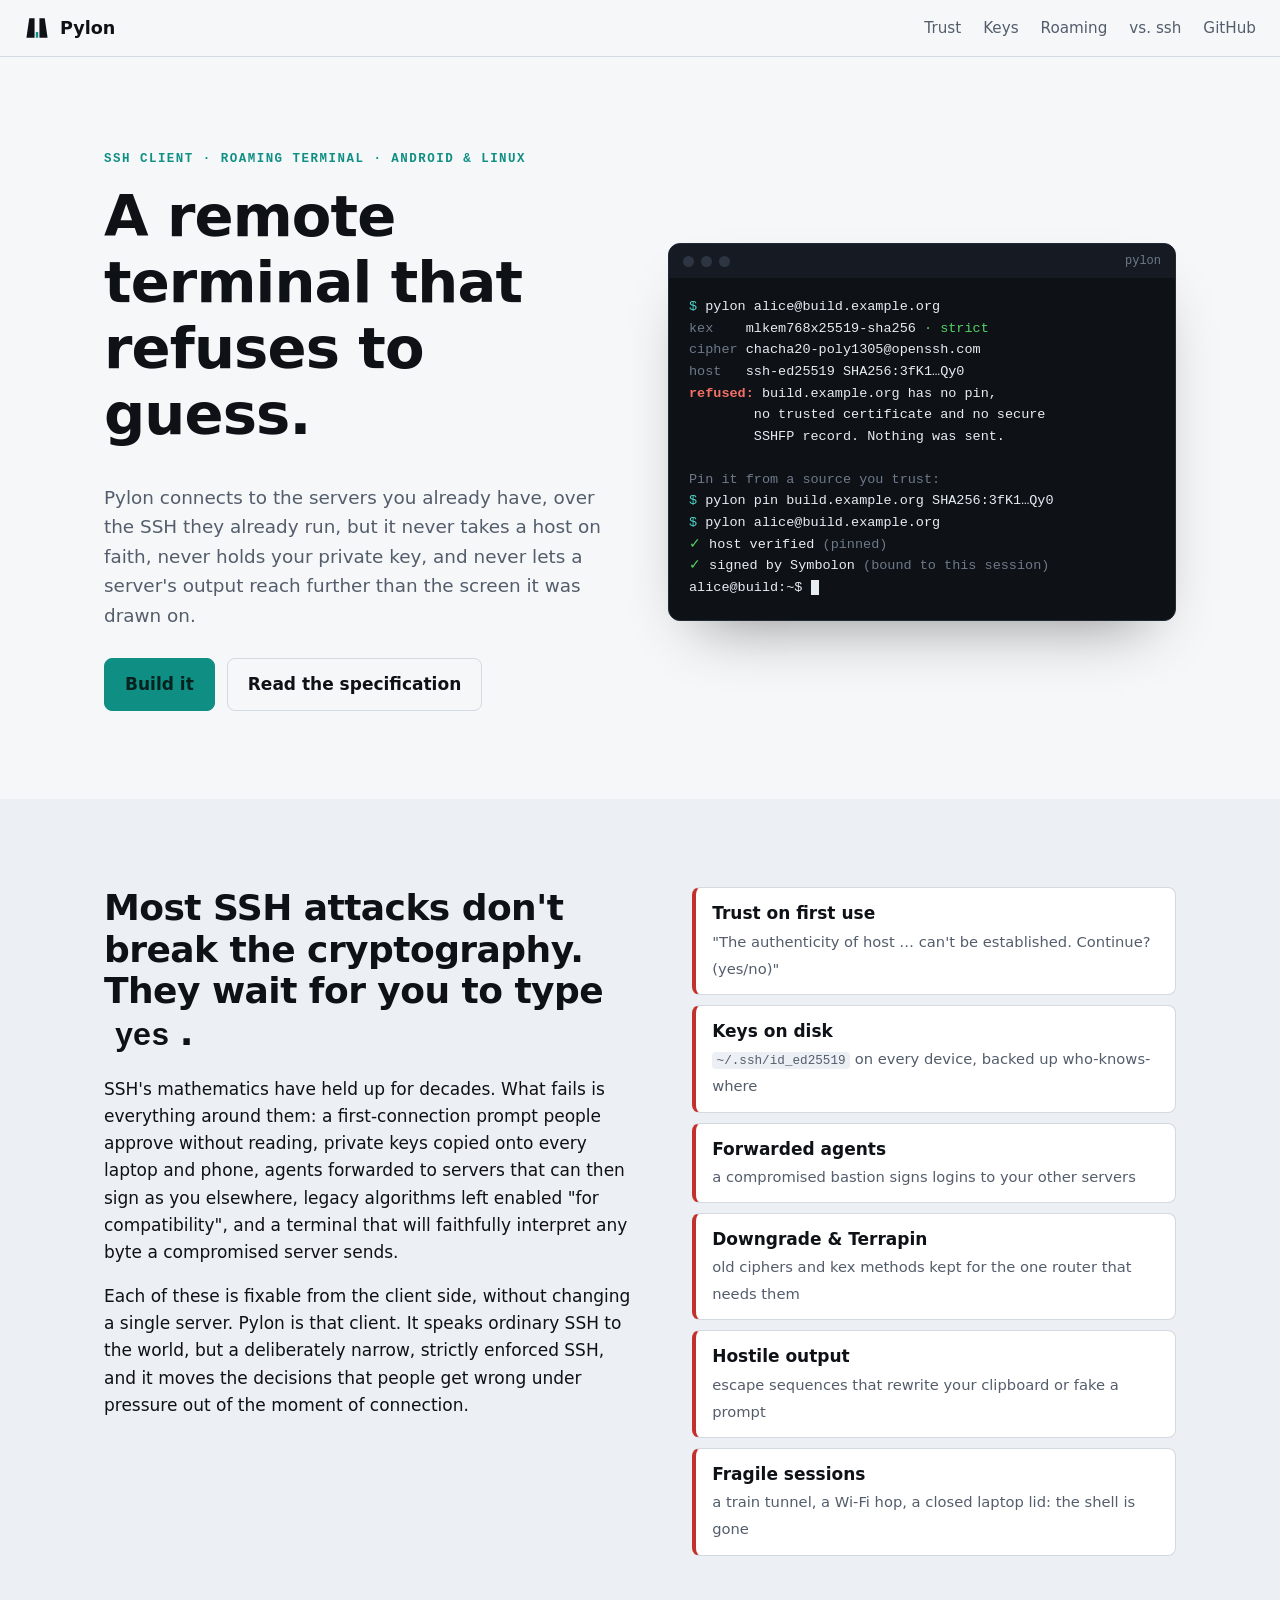
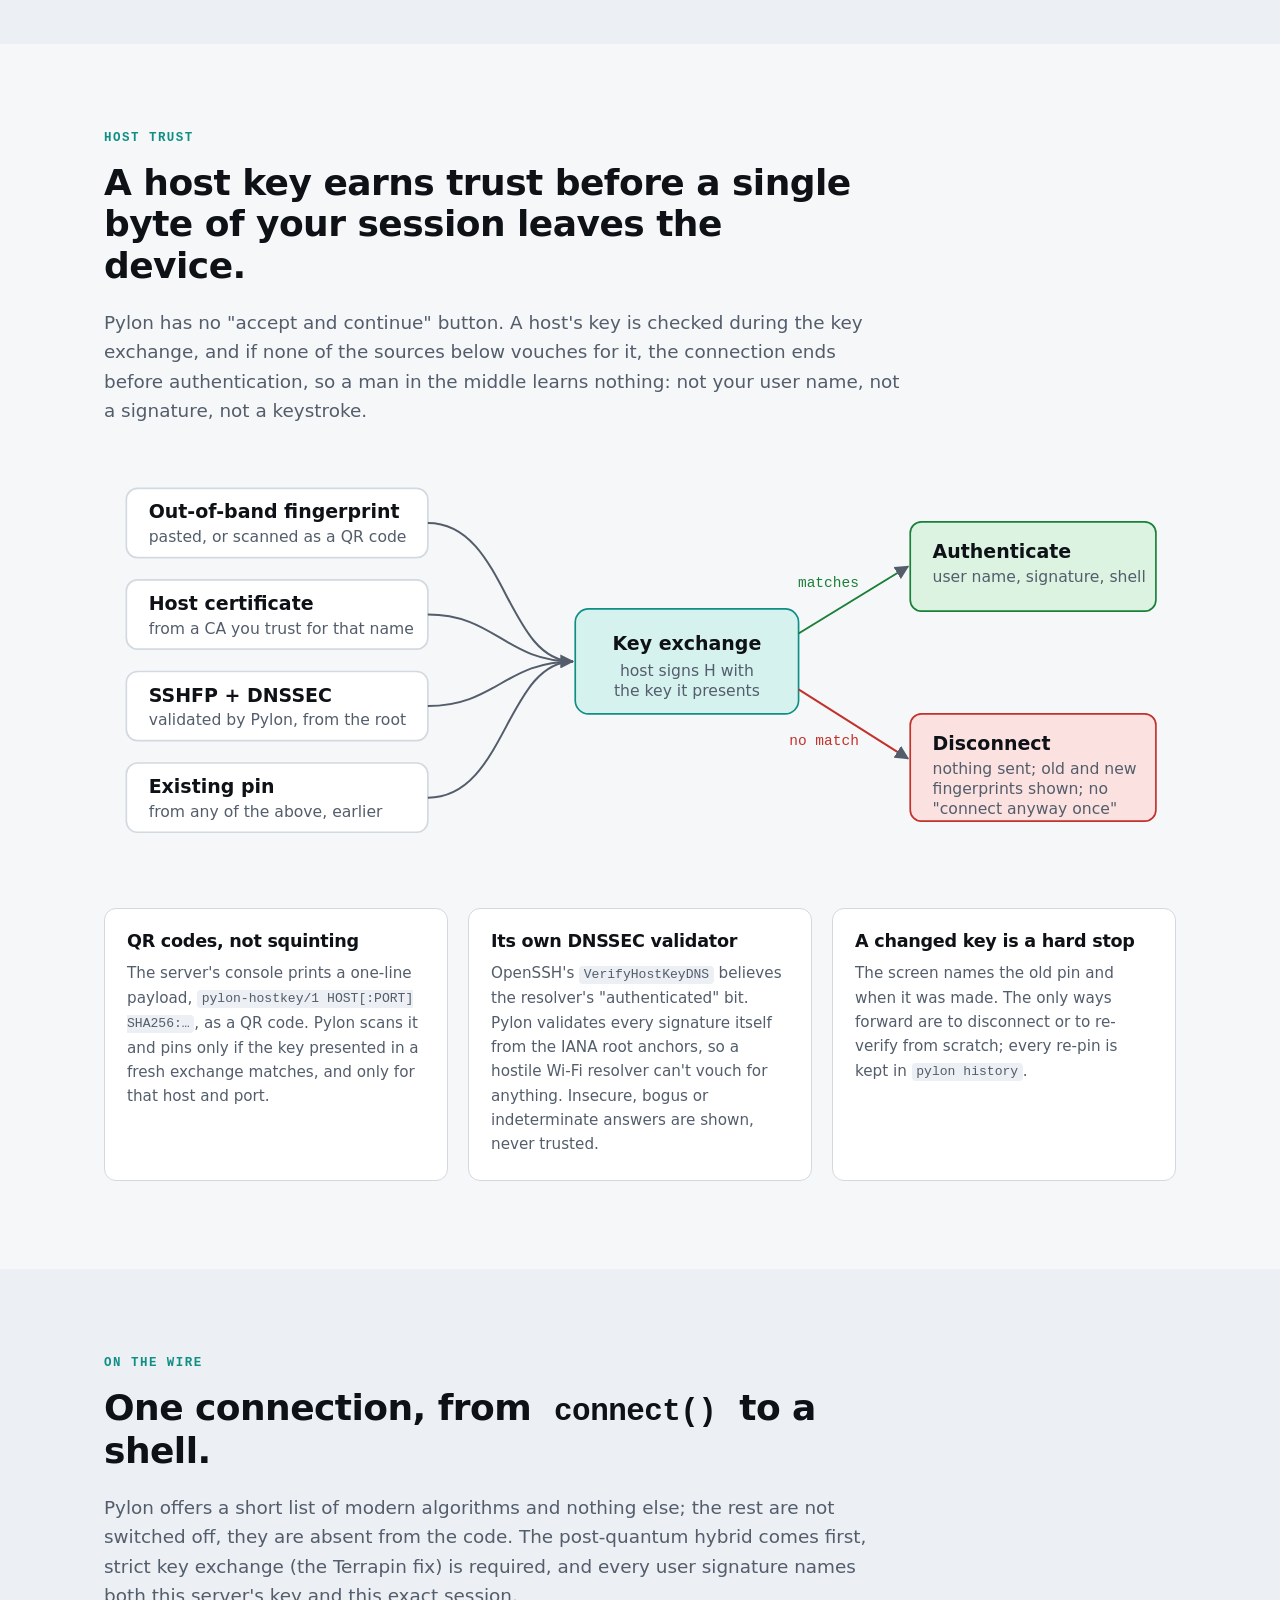
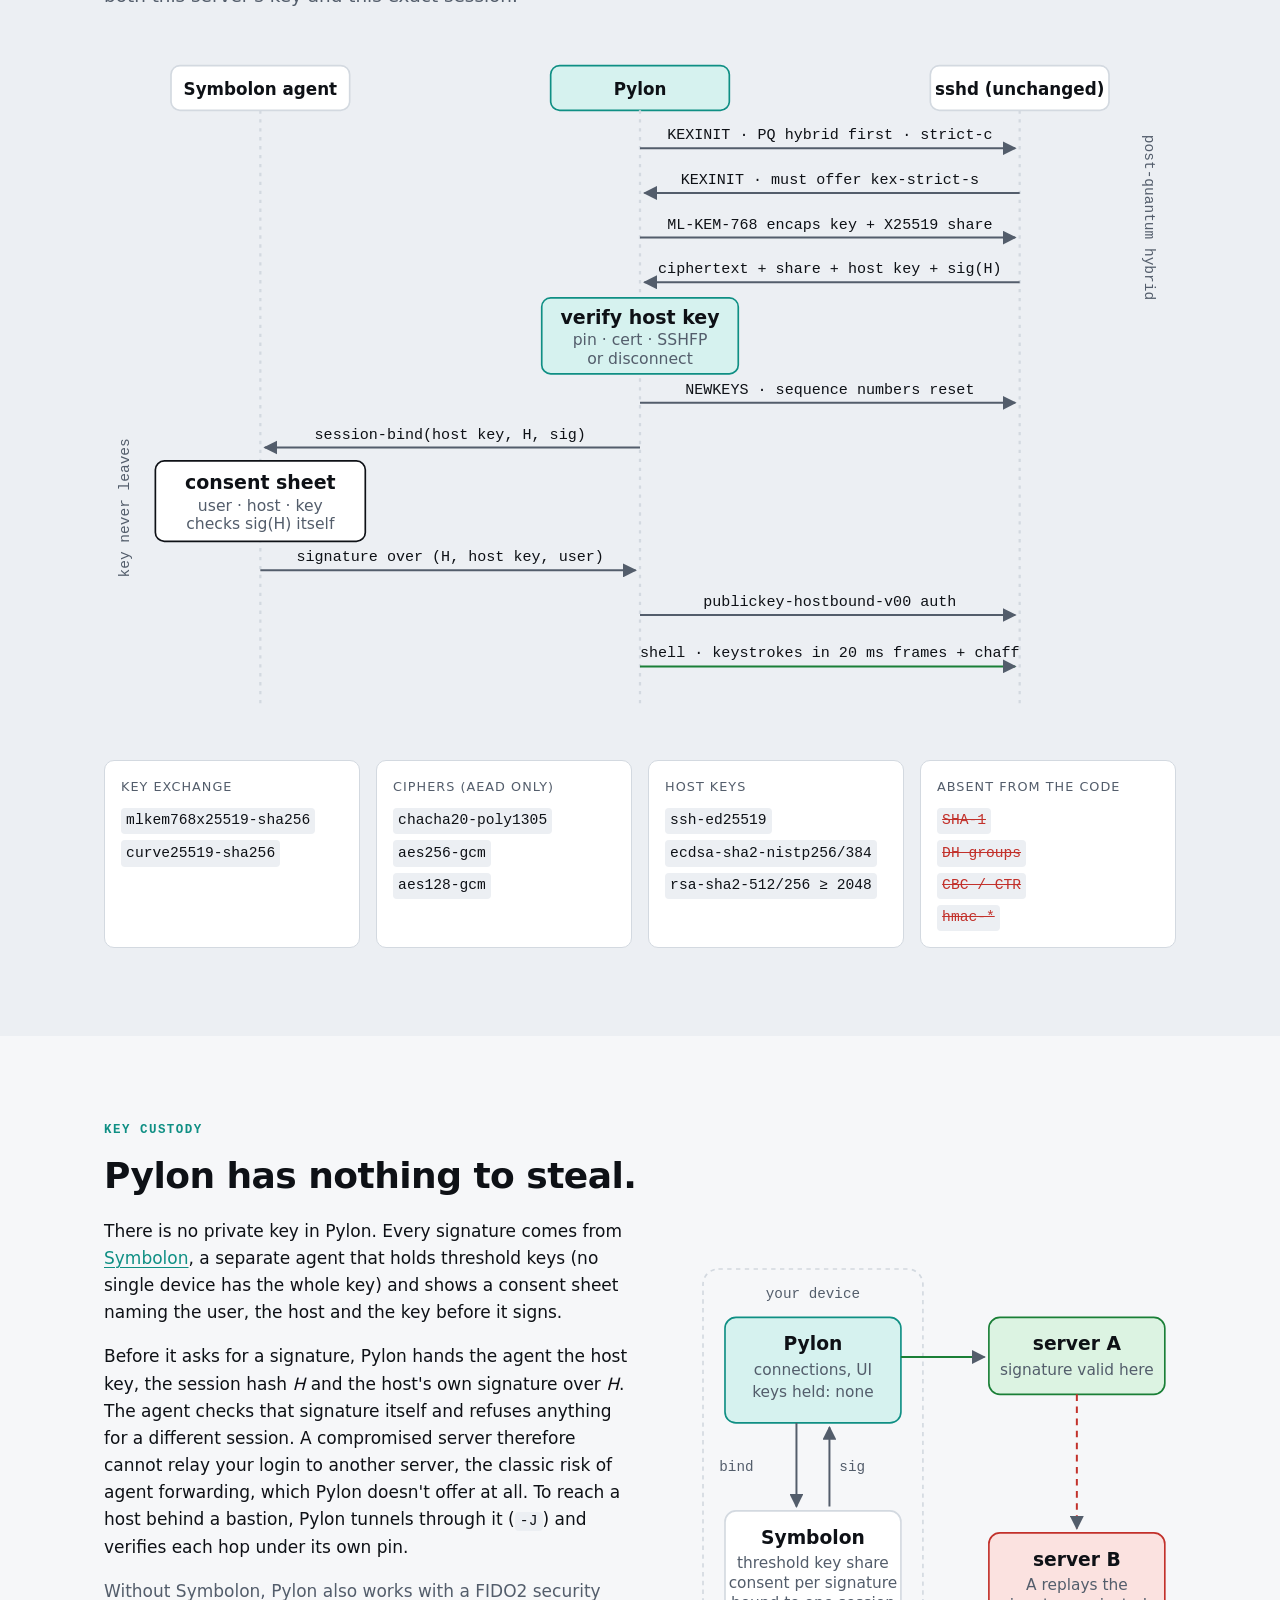
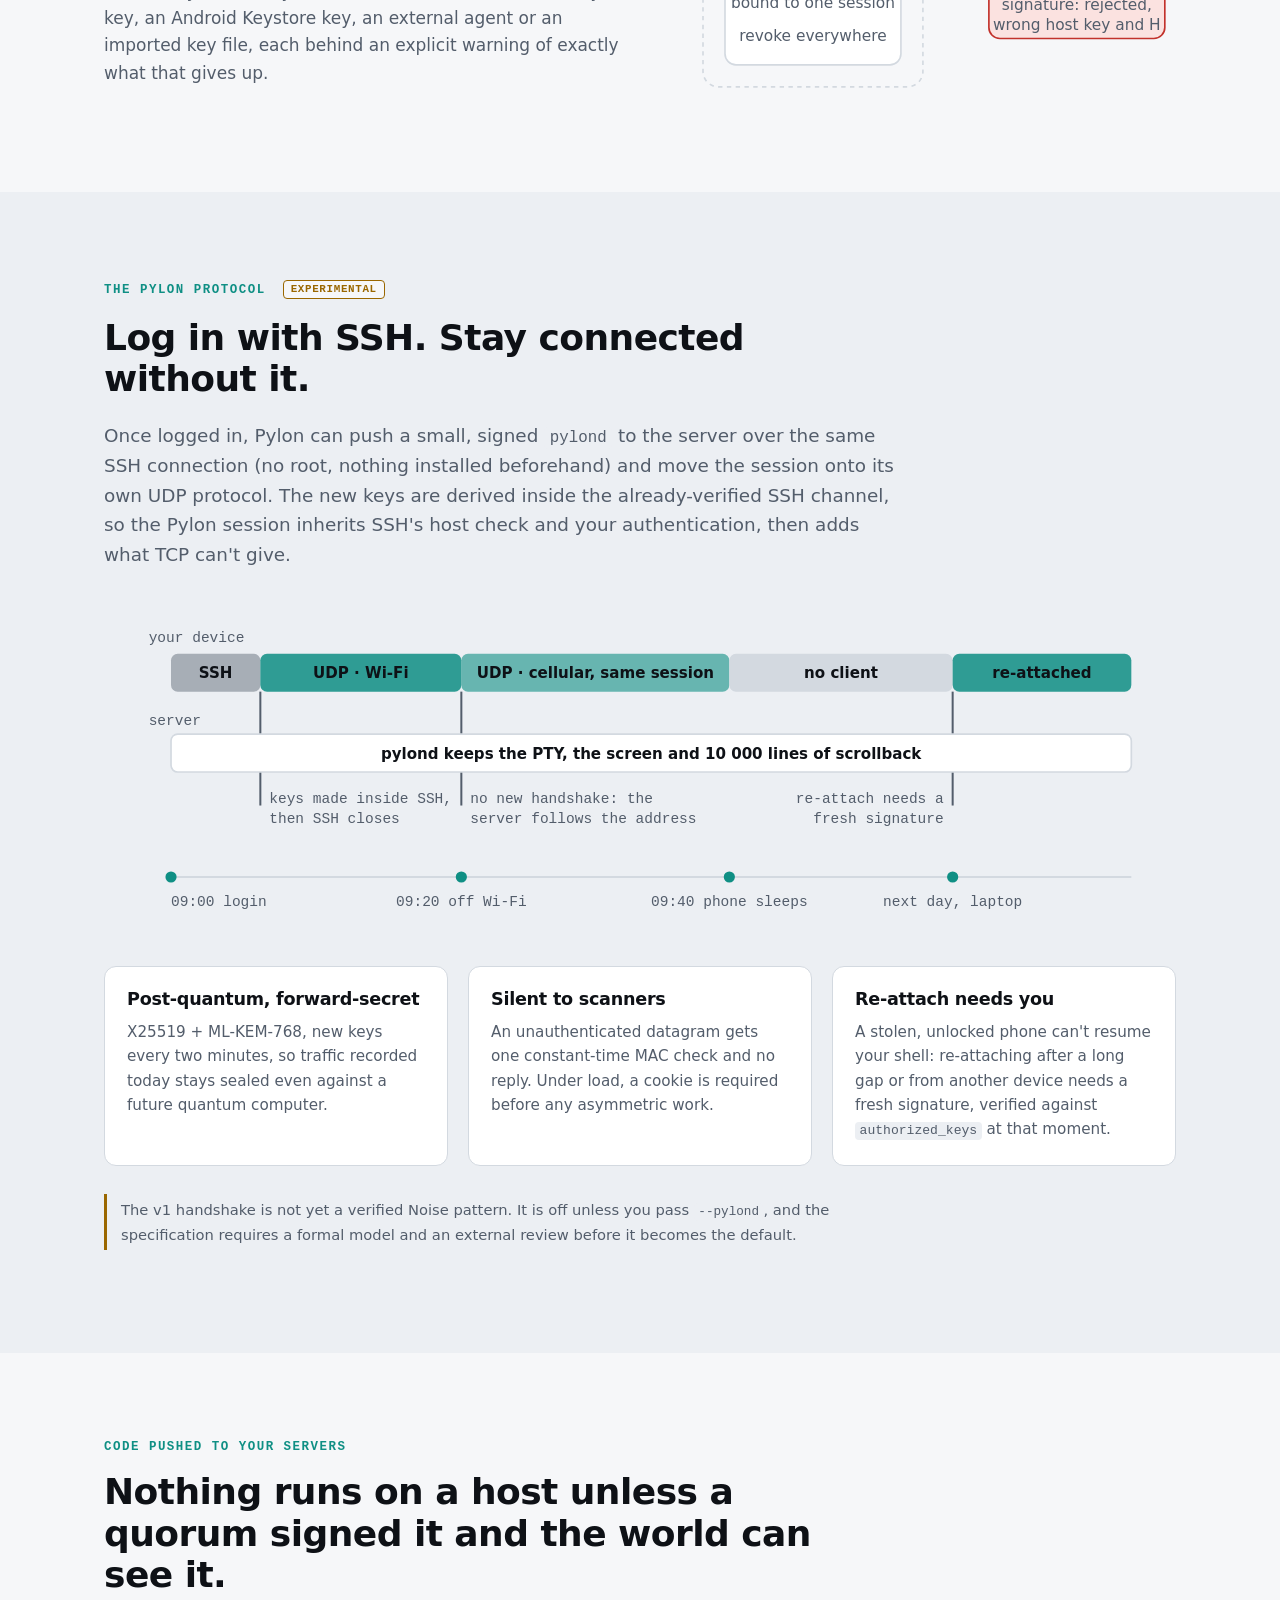
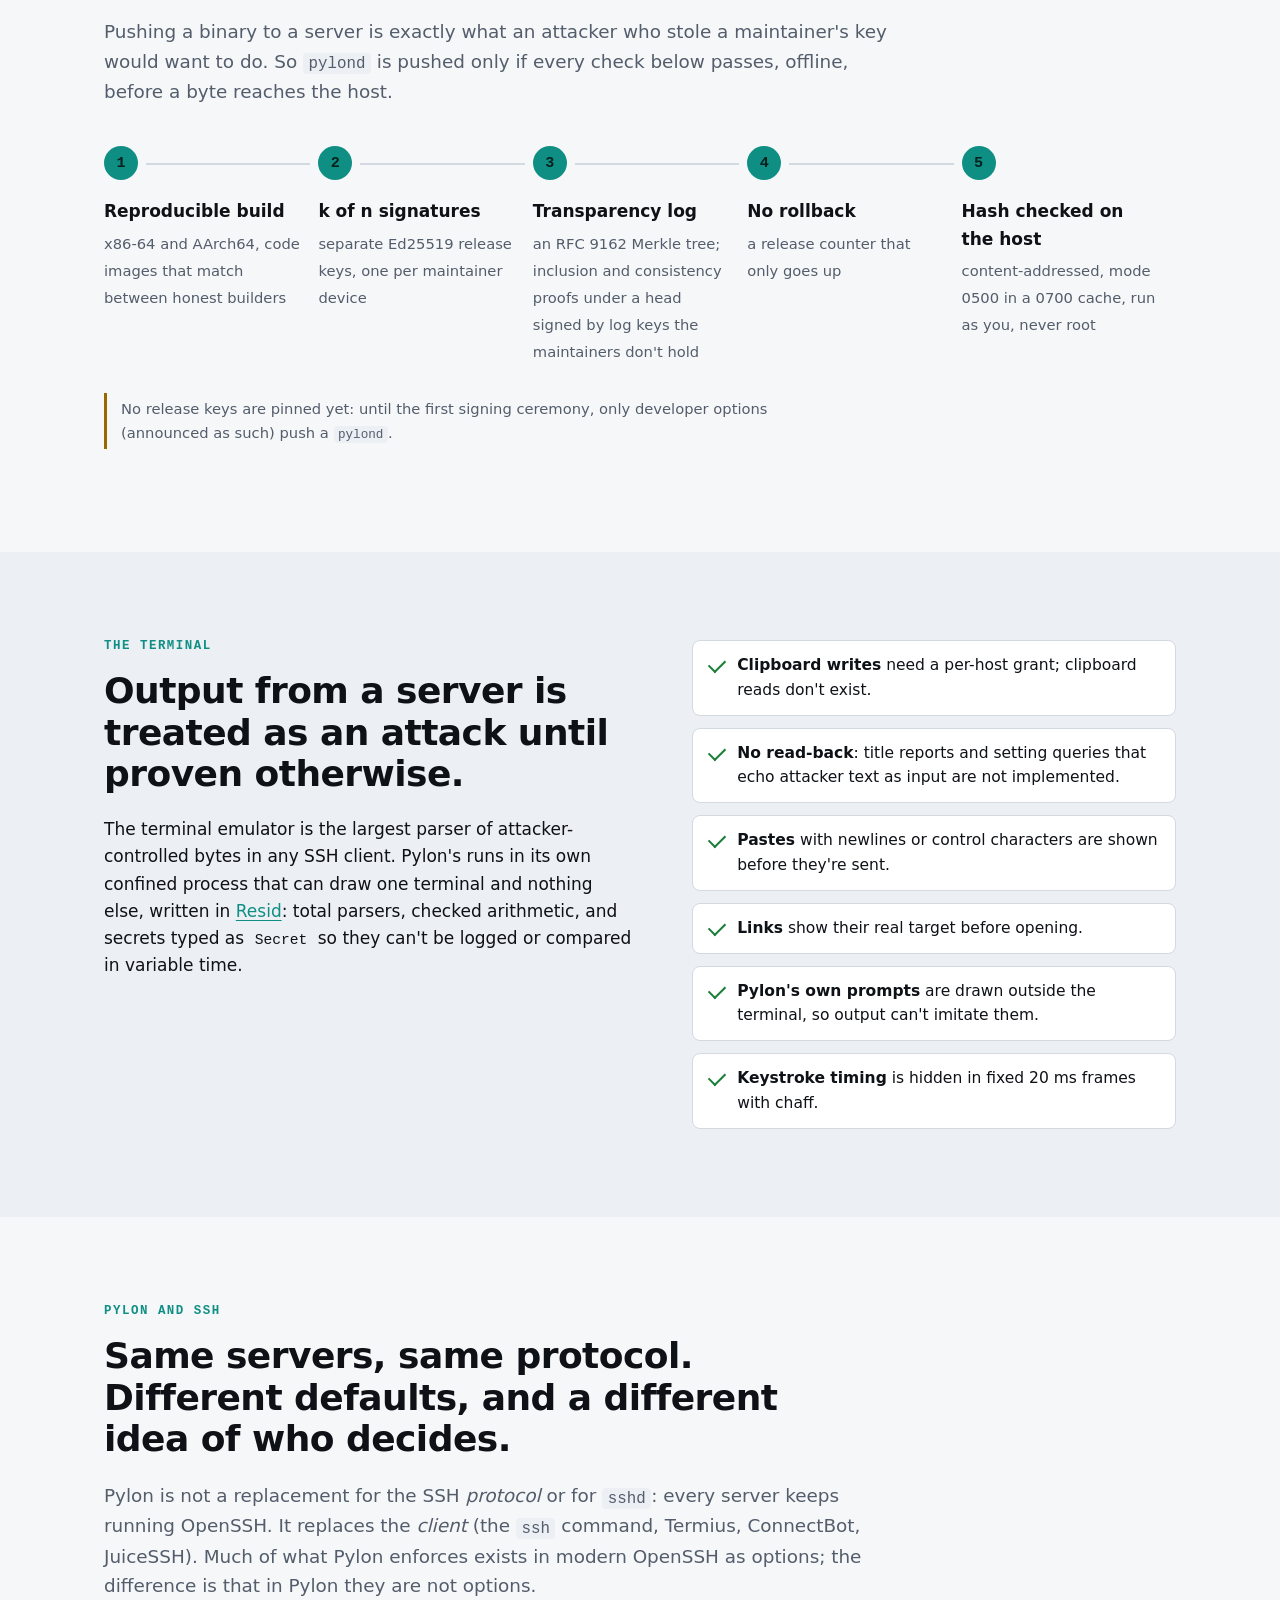
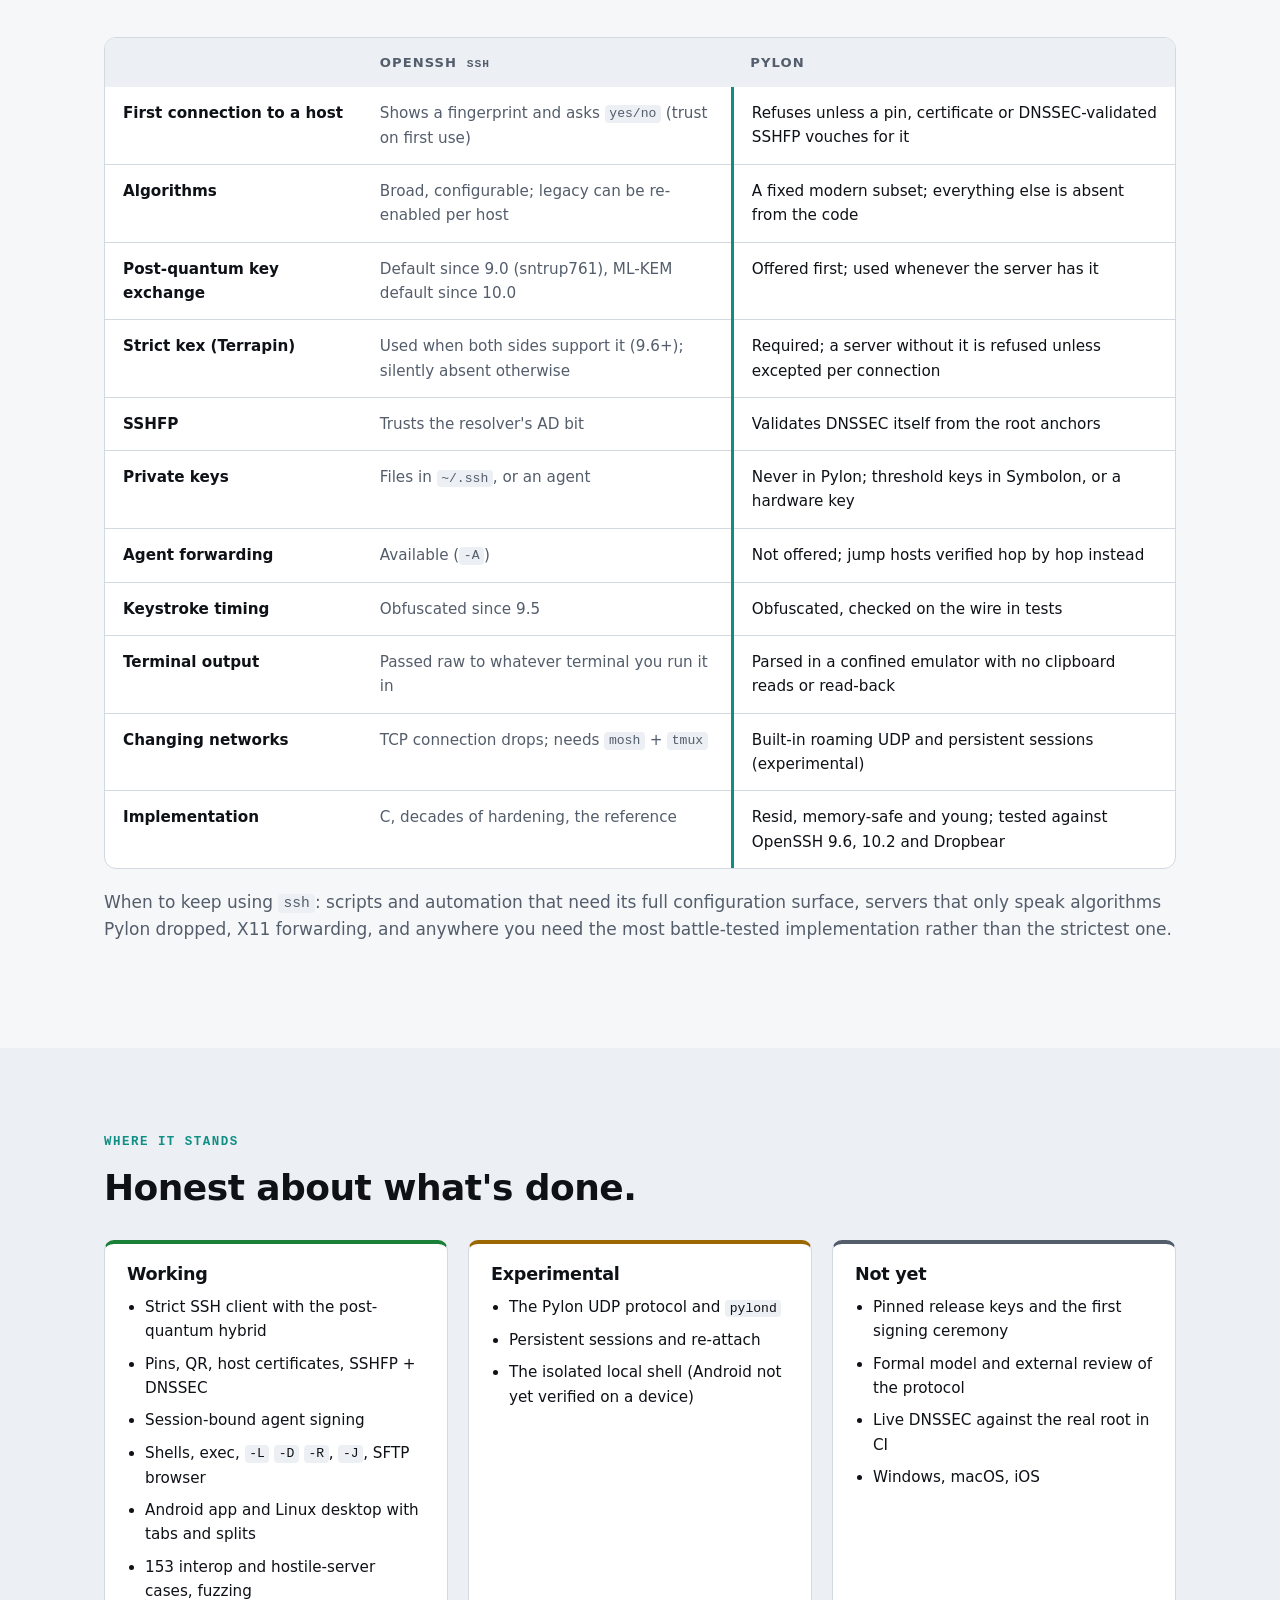
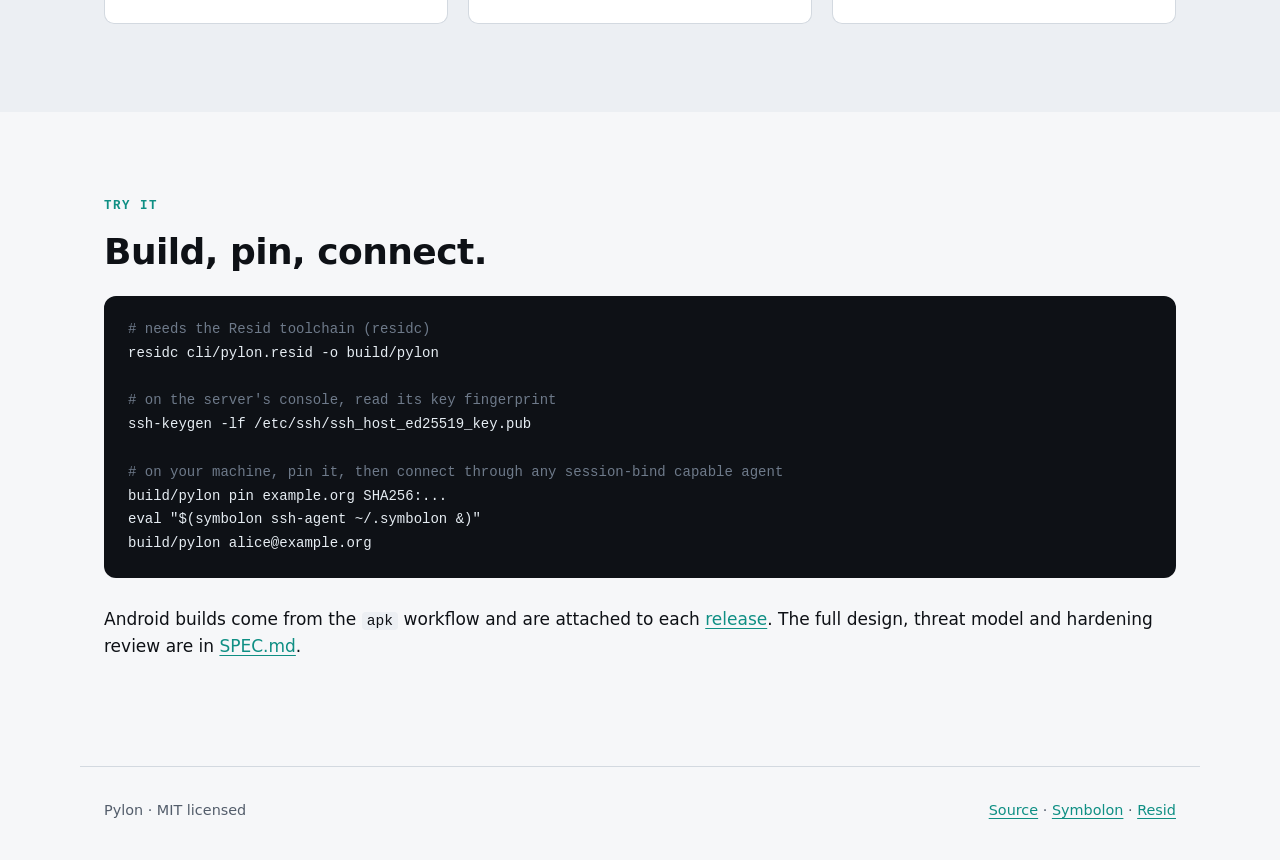
==== docs/index.html @ 1ef9435d "Docs: a project site for GitHub Pages An illustrated overview of Pylon in docs/: host trust, the con" ====
<!doctype html>
<html lang="en">
<head>
<meta charset="utf-8">
<meta name="viewport" content="width=device-width, initial-scale=1">
<title>Pylon — a remote terminal that refuses to guess</title>
<meta name="description" content="Pylon is a security-first SSH client and roaming terminal: strict SSH to every server, no trust on first use, no private keys in the client, and its own post-quantum protocol where both ends run Pylon.">
<link rel="icon" href="assets/pylon-mark.svg" type="image/svg+xml">
<link rel="stylesheet" href="style.css">
</head>
<body>

<header class="top">
  <a class="brand" href="#">
    <svg viewBox="0 0 64 64" aria-hidden="true"><path d="M6 56 L13 8 L26 8 L26 56 Z" fill="currentColor"/><path d="M38 56 L38 8 L51 8 L58 56 Z" fill="currentColor"/><path d="M29 42 H35 V56 H29 Z" class="accent-fill"/></svg>
    Pylon
  </a>
  <nav>
    <a href="#trust">Trust</a>
    <a href="#keys">Keys</a>
    <a href="#roaming">Roaming</a>
    <a href="#ssh">vs. ssh</a>
    <a href="https://github.com/larrydewey/Pylon">GitHub</a>
  </nav>
</header>

<main>

<!-- ───────────────────────── hero ───────────────────────── -->
<section class="hero">
  <div class="hero-text">
    <p class="eyebrow">SSH client · roaming terminal · Android &amp; Linux</p>
    <h1>A remote terminal that refuses to guess.</h1>
    <p class="lede">Pylon connects to the servers you already have, over the SSH they already run,
      but it never takes a host on faith, never holds your private key, and never lets a
      server's output reach further than the screen it was drawn on.</p>
    <div class="cta">
      <a class="btn primary" href="#start">Build it</a>
      <a class="btn" href="https://github.com/larrydewey/Pylon/blob/master/SPEC.md">Read the specification</a>
    </div>
  </div>
  <figure class="hero-art" aria-label="A Pylon terminal session that refused an unknown host key">
    <div class="term">
      <div class="term-bar"><span></span><span></span><span></span><em>pylon</em></div>
<pre><span class="p">$</span> pylon alice@build.example.org
<span class="dim">kex   </span> mlkem768x25519-sha256 <span class="ok">· strict</span>
<span class="dim">cipher</span> chacha20-poly1305@openssh.com
<span class="dim">host  </span> ssh-ed25519 SHA256:3fK1…Qy0
<span class="bad">refused:</span> build.example.org has no pin,
        no trusted certificate and no secure
        SSHFP record. Nothing was sent.

<span class="dim">Pin it from a source you trust:</span>
<span class="p">$</span> pylon pin build.example.org SHA256:3fK1…Qy0
<span class="p">$</span> pylon alice@build.example.org
<span class="ok">✓</span> host verified <span class="dim">(pinned)</span>
<span class="ok">✓</span> signed by Symbolon <span class="dim">(bound to this session)</span>
alice@build:~$ <span class="cursor"> </span></pre>
    </div>
  </figure>
</section>

<!-- ───────────────────────── the gap ───────────────────────── -->
<section class="band">
  <div class="wrap two">
    <div>
      <h2>Most SSH attacks don't break the cryptography. They wait for you to type <code>yes</code>.</h2>
      <p>SSH's mathematics have held up for decades. What fails is everything around them: a first-connection
        prompt people approve without reading, private keys copied onto every laptop and phone, agents forwarded
        to servers that can then sign as you elsewhere, legacy algorithms left enabled "for compatibility",
        and a terminal that will faithfully interpret any byte a compromised server sends.</p>
      <p>Each of these is fixable from the client side, without changing a single server. Pylon is that client.
        It speaks ordinary SSH to the world, but a deliberately narrow, strictly enforced SSH, and it moves the
        decisions that people get wrong under pressure out of the moment of connection.</p>
    </div>
    <ul class="failures">
      <li><b>Trust on first use</b><span>"The authenticity of host … can't be established. Continue? (yes/no)"</span></li>
      <li><b>Keys on disk</b><span><code>~/.ssh/id_ed25519</code> on every device, backed up who-knows-where</span></li>
      <li><b>Forwarded agents</b><span>a compromised bastion signs logins to your other servers</span></li>
      <li><b>Downgrade &amp; Terrapin</b><span>old ciphers and kex methods kept for the one router that needs them</span></li>
      <li><b>Hostile output</b><span>escape sequences that rewrite your clipboard or fake a prompt</span></li>
      <li><b>Fragile sessions</b><span>a train tunnel, a Wi-Fi hop, a closed laptop lid: the shell is gone</span></li>
    </ul>
  </div>
</section>

<!-- ───────────────────────── trust ───────────────────────── -->
<section id="trust" class="wrap">
  <p class="eyebrow">Host trust</p>
  <h2>A host key earns trust before a single byte of your session leaves the device.</h2>
  <p class="lede narrow">Pylon has no "accept and continue" button. A host's key is checked during the key exchange,
    and if none of the sources below vouches for it, the connection ends before authentication, so a
    man in the middle learns nothing: not your user name, not a signature, not a keystroke.</p>

  <figure class="diagram wide">
    <svg viewBox="0 0 960 360" role="img" aria-labelledby="t-trust">
      <title id="t-trust">Four sources can vouch for a host key; anything else is refused before authentication.</title>
      <defs>
        <marker id="arr" viewBox="0 0 10 10" refX="9" refY="5" markerWidth="7" markerHeight="7" orient="auto-start-reverse"><path d="M0 0 L10 5 L0 10 z" class="arrowhead"/></marker>
      </defs>
      <!-- sources -->
      <g class="node">
        <rect x="20" y="20" width="270" height="62" rx="10"/>
        <text x="40" y="47" class="h">Out-of-band fingerprint</text>
        <text x="40" y="68" class="s">pasted, or scanned as a QR code</text>
      </g>
      <g class="node">
        <rect x="20" y="102" width="270" height="62" rx="10"/>
        <text x="40" y="129" class="h">Host certificate</text>
        <text x="40" y="150" class="s">from a CA you trust for that name</text>
      </g>
      <g class="node">
        <rect x="20" y="184" width="270" height="62" rx="10"/>
        <text x="40" y="211" class="h">SSHFP + DNSSEC</text>
        <text x="40" y="232" class="s">validated by Pylon, from the root</text>
      </g>
      <g class="node">
        <rect x="20" y="266" width="270" height="62" rx="10"/>
        <text x="40" y="293" class="h">Existing pin</text>
        <text x="40" y="314" class="s">from any of the above, earlier</text>
      </g>
      <!-- funnel -->
      <path d="M290 51 C 360 51, 360 175, 420 175" class="edge" marker-end="url(#arr)"/>
      <path d="M290 133 C 350 133, 360 175, 420 175" class="edge"/>
      <path d="M290 215 C 350 215, 360 175, 420 175" class="edge"/>
      <path d="M290 297 C 360 297, 360 175, 420 175" class="edge"/>
      <g class="node accent">
        <rect x="422" y="128" width="200" height="94" rx="12"/>
        <text x="522" y="165" text-anchor="middle" class="h">Key exchange</text>
        <text x="522" y="188" text-anchor="middle" class="s">host signs H with</text>
        <text x="522" y="206" text-anchor="middle" class="s">the key it presents</text>
      </g>
      <path d="M622 150 L 720 90" class="edge ok" marker-end="url(#arr)"/>
      <path d="M622 200 L 720 262" class="edge bad" marker-end="url(#arr)"/>
      <text x="676" y="108" class="lbl ok-t" text-anchor="end">matches</text>
      <text x="676" y="250" class="lbl bad-t" text-anchor="end">no match</text>
      <g class="node ok">
        <rect x="722" y="50" width="220" height="80" rx="10"/>
        <text x="742" y="82" class="h">Authenticate</text>
        <text x="742" y="104" class="s">user name, signature, shell</text>
      </g>
      <g class="node bad">
        <rect x="722" y="222" width="220" height="96" rx="10"/>
        <text x="742" y="254" class="h">Disconnect</text>
        <text x="742" y="276" class="s">nothing sent; old and new</text>
        <text x="742" y="294" class="s">fingerprints shown; no</text>
        <text x="742" y="312" class="s">"connect anyway once"</text>
      </g>
    </svg>
  </figure>

  <div class="cards three">
    <article>
      <h3>QR codes, not squinting</h3>
      <p>The server's console prints a one-line payload, <code>pylon-hostkey/1 HOST[:PORT] SHA256:…</code>, as a QR code.
        Pylon scans it and pins only if the key presented in a fresh exchange matches, and only for that host and port.</p>
    </article>
    <article>
      <h3>Its own DNSSEC validator</h3>
      <p>OpenSSH's <code>VerifyHostKeyDNS</code> believes the resolver's "authenticated" bit. Pylon validates every
        signature itself from the IANA root anchors, so a hostile Wi-Fi resolver can't vouch for anything. Insecure,
        bogus or indeterminate answers are shown, never trusted.</p>
    </article>
    <article>
      <h3>A changed key is a hard stop</h3>
      <p>The screen names the old pin and when it was made. The only ways forward are to disconnect or to re-verify
        from scratch; every re-pin is kept in <code>pylon history</code>.</p>
    </article>
  </div>
</section>

<!-- ───────────────────────── the handshake ───────────────────────── -->
<section class="band">
  <div class="wrap">
    <p class="eyebrow">On the wire</p>
    <h2>One connection, from <code>connect()</code> to a shell.</h2>
    <p class="lede narrow">Pylon offers a short list of modern algorithms and nothing else; the rest are not switched
      off, they are absent from the code. The post-quantum hybrid comes first, strict key exchange (the Terrapin fix)
      is required, and every user signature names both this server's key and this exact session.</p>

    <figure class="diagram wide">
      <svg viewBox="0 0 960 600" role="img" aria-labelledby="t-seq">
        <title id="t-seq">Sequence of a Pylon SSH connection between the Pylon client, the Symbolon agent and the server.</title>
        <defs>
          <marker id="arr2" viewBox="0 0 10 10" refX="9" refY="5" markerWidth="7" markerHeight="7" orient="auto-start-reverse"><path d="M0 0 L10 5 L0 10 z" class="arrowhead"/></marker>
        </defs>
        <!-- lifelines -->
        <g class="life">
          <rect x="60" y="14" width="160" height="40" rx="8"/><text x="140" y="40" text-anchor="middle">Symbolon agent</text>
          <rect x="400" y="14" width="160" height="40" rx="8" class="accent"/><text x="480" y="40" text-anchor="middle">Pylon</text>
          <rect x="740" y="14" width="160" height="40" rx="8"/><text x="820" y="40" text-anchor="middle">sshd (unchanged)</text>
          <line x1="140" y1="54" x2="140" y2="590"/><line x1="480" y1="54" x2="480" y2="590"/><line x1="820" y1="54" x2="820" y2="590"/>
        </g>
        <!-- steps -->
        <g class="msg">
          <path d="M480 88 H 816" marker-end="url(#arr2)"/>
          <text x="650" y="80" text-anchor="middle">KEXINIT · PQ hybrid first · strict-c</text>
          <path d="M820 128 H 484" marker-end="url(#arr2)"/>
          <text x="650" y="120" text-anchor="middle">KEXINIT · must offer kex-strict-s</text>
          <path d="M480 168 H 816" marker-end="url(#arr2)"/>
          <text x="650" y="160" text-anchor="middle">ML-KEM-768 encaps key + X25519 share</text>
          <path d="M820 208 H 484" marker-end="url(#arr2)"/>
          <text x="650" y="200" text-anchor="middle">ciphertext + share + host key + sig(H)</text>
        </g>
        <g class="step">
          <rect x="392" y="222" width="176" height="68" rx="8"/>
          <text x="480" y="245" text-anchor="middle" class="h">verify host key</text>
          <text x="480" y="264" text-anchor="middle" class="s">pin · cert · SSHFP</text>
          <text x="480" y="281" text-anchor="middle" class="s">or disconnect</text>
        </g>
        <g class="msg">
          <path d="M480 316 H 816" marker-end="url(#arr2)"/>
          <text x="650" y="308" text-anchor="middle">NEWKEYS · sequence numbers reset</text>
          <path d="M480 356 H 144" marker-end="url(#arr2)"/>
          <text x="310" y="348" text-anchor="middle">session-bind(host key, H, sig)</text>
        </g>
        <g class="step agent">
          <rect x="46" y="368" width="188" height="72" rx="8"/>
          <text x="140" y="393" text-anchor="middle" class="h">consent sheet</text>
          <text x="140" y="413" text-anchor="middle" class="s">user · host · key</text>
          <text x="140" y="429" text-anchor="middle" class="s">checks sig(H) itself</text>
        </g>
        <g class="msg">
          <path d="M140 466 H 476" marker-end="url(#arr2)"/>
          <text x="310" y="458" text-anchor="middle">signature over (H, host key, user)</text>
          <path d="M480 506 H 816" marker-end="url(#arr2)"/>
          <text x="650" y="498" text-anchor="middle">publickey-hostbound-v00 auth</text>
          <path d="M480 552 H 816" marker-end="url(#arr2)" class="ok"/>
          <text x="650" y="544" text-anchor="middle">shell · keystrokes in 20 ms frames + chaff</text>
        </g>
        <!-- side brackets -->
        <g class="brace">
          <text x="932" y="150" class="lbl" transform="rotate(90 932 150)" text-anchor="middle">post-quantum hybrid</text>
          <text x="22" y="410" class="lbl" transform="rotate(-90 22 410)" text-anchor="middle">key never leaves</text>
        </g>
      </svg>
    </figure>

    <div class="spec-grid">
      <div><span>Key exchange</span><code>mlkem768x25519-sha256</code><code>curve25519-sha256</code></div>
      <div><span>Ciphers (AEAD only)</span><code>chacha20-poly1305</code><code>aes256-gcm</code><code>aes128-gcm</code></div>
      <div><span>Host keys</span><code>ssh-ed25519</code><code>ecdsa-sha2-nistp256/384</code><code>rsa-sha2-512/256 ≥ 2048</code></div>
      <div><span>Absent from the code</span><code class="strike">SHA-1</code><code class="strike">DH groups</code><code class="strike">CBC / CTR</code><code class="strike">hmac-*</code></div>
    </div>
  </div>
</section>

<!-- ───────────────────────── keys ───────────────────────── -->
<section id="keys" class="wrap">
  <p class="eyebrow">Key custody</p>
  <h2>Pylon has nothing to steal.</h2>
  <div class="two">
    <div>
      <p>There is no private key in Pylon. Every signature comes from
        <a href="https://github.com/larrydewey/symbolon">Symbolon</a>, a separate agent that holds threshold keys
        (no single device has the whole key) and shows a consent sheet naming the user, the host and the key before
        it signs.</p>
      <p>Before it asks for a signature, Pylon hands the agent the host key, the session hash <i>H</i> and the host's
        own signature over <i>H</i>. The agent checks that signature itself and refuses anything for a different
        session. A compromised server therefore cannot relay your login to another server, the classic risk of agent
        forwarding, which Pylon doesn't offer at all. To reach a host behind a bastion, Pylon tunnels through it
        (<code>-J</code>) and verifies each hop under its own pin.</p>
      <p class="muted">Without Symbolon, Pylon also works with a FIDO2 security key, an Android Keystore key, an external
        agent or an imported key file, each behind an explicit warning of exactly what that gives up.</p>
    </div>
    <figure class="diagram">
      <svg viewBox="0 0 440 400" role="img" aria-labelledby="t-keys">
        <title id="t-keys">Pylon process holds no key; Symbolon signs only for the bound session; a malicious host cannot reuse the signature.</title>
        <defs><marker id="arr3" viewBox="0 0 10 10" refX="9" refY="5" markerWidth="7" markerHeight="7" orient="auto-start-reverse"><path d="M0 0 L10 5 L0 10 z" class="arrowhead"/></marker></defs>
        <rect x="10" y="10" width="200" height="380" rx="14" class="frame"/>
        <text x="110" y="36" text-anchor="middle" class="lbl">your device</text>
        <g class="node accent"><rect x="30" y="54" width="160" height="96" rx="10"/>
          <text x="110" y="84" text-anchor="middle" class="h">Pylon</text>
          <text x="110" y="106" text-anchor="middle" class="s">connections, UI</text>
          <text x="110" y="126" text-anchor="middle" class="s">keys held: none</text></g>
        <g class="node"><rect x="30" y="230" width="160" height="140" rx="10"/>
          <text x="110" y="260" text-anchor="middle" class="h">Symbolon</text>
          <text x="110" y="282" text-anchor="middle" class="s">threshold key share</text>
          <text x="110" y="300" text-anchor="middle" class="s">consent per signature</text>
          <text x="110" y="318" text-anchor="middle" class="s">bound to one session</text>
          <text x="110" y="348" text-anchor="middle" class="s">revoke everywhere</text></g>
        <path d="M95 150 V 226" class="edge" marker-end="url(#arr3)"/>
        <path d="M125 226 V 154" class="edge" marker-end="url(#arr3)"/>
        <text x="56" y="194" class="lbl" text-anchor="end">bind</text>
        <text x="134" y="194" class="lbl">sig</text>
        <g class="node ok"><rect x="270" y="54" width="160" height="70" rx="10"/>
          <text x="350" y="84" text-anchor="middle" class="h">server A</text>
          <text x="350" y="106" text-anchor="middle" class="s">signature valid here</text></g>
        <g class="node bad"><rect x="270" y="250" width="160" height="96" rx="10"/>
          <text x="350" y="280" text-anchor="middle" class="h">server B</text>
          <text x="350" y="302" text-anchor="middle" class="s">A replays the</text>
          <text x="350" y="320" text-anchor="middle" class="s">signature: rejected,</text>
          <text x="350" y="338" text-anchor="middle" class="s">wrong host key and H</text></g>
        <path d="M190 90 H 266" class="edge ok" marker-end="url(#arr3)"/>
        <path d="M350 124 V 246" class="edge bad dashed" marker-end="url(#arr3)"/>
      </svg>
    </figure>
  </div>
</section>

<!-- ───────────────────────── roaming ───────────────────────── -->
<section id="roaming" class="band">
  <div class="wrap">
    <p class="eyebrow">The Pylon protocol <span class="tag">experimental</span></p>
    <h2>Log in with SSH. Stay connected without it.</h2>
    <p class="lede narrow">Once logged in, Pylon can push a small, signed <code>pylond</code> to the server over the same
      SSH connection (no root, nothing installed beforehand) and move the session onto its own UDP protocol. The new
      keys are derived inside the already-verified SSH channel, so the Pylon session inherits SSH's host check and your
      authentication, then adds what TCP can't give.</p>

    <figure class="diagram wide">
      <svg viewBox="0 0 960 284" role="img" aria-labelledby="t-roam">
        <title id="t-roam">SSH bootstraps a UDP session; the phone moves from Wi-Fi to cellular and the session continues; the shell keeps running while the phone sleeps.</title>
        <defs><marker id="arr4" viewBox="0 0 10 10" refX="9" refY="5" markerWidth="7" markerHeight="7" orient="auto-start-reverse"><path d="M0 0 L10 5 L0 10 z" class="arrowhead"/></marker></defs>
        <!-- callout lines, behind the bars -->
        <path d="M140 74 V 176" class="edge"/>
        <path d="M320 74 V 176" class="edge"/>
        <path d="M760 74 V 176" class="edge"/>
        <!-- client row -->
        <text x="40" y="30" class="lbl">your device</text>
        <rect x="60" y="40" width="80" height="34" rx="6" class="seg ssh"/>
        <text x="100" y="62" text-anchor="middle" class="segt">SSH</text>
        <rect x="140" y="40" width="180" height="34" rx="6" class="seg udp"/>
        <text x="230" y="62" text-anchor="middle" class="segt">UDP · Wi-Fi</text>
        <rect x="320" y="40" width="240" height="34" rx="6" class="seg udp2"/>
        <text x="440" y="62" text-anchor="middle" class="segt">UDP · cellular, same session</text>
        <rect x="560" y="40" width="200" height="34" rx="6" class="seg idle"/>
        <text x="660" y="62" text-anchor="middle" class="segt">no client</text>
        <rect x="760" y="40" width="160" height="34" rx="6" class="seg udp"/>
        <text x="840" y="62" text-anchor="middle" class="segt">re-attached</text>
        <!-- server row -->
        <text x="40" y="104" class="lbl">server</text>
        <rect x="60" y="112" width="860" height="34" rx="6" class="seg host"/>
        <text x="490" y="134" text-anchor="middle" class="segt">pylond keeps the PTY, the screen and 10 000 lines of scrollback</text>
        <!-- callouts -->
        <text x="148" y="174" class="lbl">keys made inside SSH,</text>
        <text x="148" y="192" class="lbl">then SSH closes</text>
        <text x="328" y="174" class="lbl">no new handshake: the</text>
        <text x="328" y="192" class="lbl">server follows the address</text>
        <text x="752" y="174" class="lbl" text-anchor="end">re-attach needs a</text>
        <text x="752" y="192" class="lbl" text-anchor="end">fresh signature</text>
        <!-- time axis -->
        <line x1="60" y1="240" x2="920" y2="240" class="axis"/>
        <g class="tick"><circle cx="60" cy="240" r="5"/><text x="60" y="266">09:00 login</text></g>
        <g class="tick"><circle cx="320" cy="240" r="5"/><text x="320" y="266" text-anchor="middle">09:20 off Wi-Fi</text></g>
        <g class="tick"><circle cx="560" cy="240" r="5"/><text x="560" y="266" text-anchor="middle">09:40 phone sleeps</text></g>
        <g class="tick"><circle cx="760" cy="240" r="5"/><text x="760" y="266" text-anchor="middle">next day, laptop</text></g>
      </svg>
    </figure>

    <div class="cards three">
      <article><h3>Post-quantum, forward-secret</h3><p>X25519 + ML-KEM-768, new keys every two minutes, so traffic recorded today stays sealed even against a future quantum computer.</p></article>
      <article><h3>Silent to scanners</h3><p>An unauthenticated datagram gets one constant-time MAC check and no reply. Under load, a cookie is required before any asymmetric work.</p></article>
      <article><h3>Re-attach needs you</h3><p>A stolen, unlocked phone can't resume your shell: re-attaching after a long gap or from another device needs a fresh signature, verified against <code>authorized_keys</code> at that moment.</p></article>
    </div>
    <p class="note">The v1 handshake is not yet a verified Noise pattern. It is off unless you pass <code>--pylond</code>,
      and the specification requires a formal model and an external review before it becomes the default.</p>
  </div>
</section>

<!-- ───────────────────────── verified code ───────────────────────── -->
<section class="wrap">
  <p class="eyebrow">Code pushed to your servers</p>
  <h2>Nothing runs on a host unless a quorum signed it and the world can see it.</h2>
  <p class="lede narrow">Pushing a binary to a server is exactly what an attacker who stole a maintainer's key would want
    to do. So <code>pylond</code> is pushed only if every check below passes, offline, before a byte reaches the host.</p>
  <ol class="pipeline">
    <li><b>Reproducible build</b><span>x86-64 and AArch64, code images that match between honest builders</span></li>
    <li><b>k of n signatures</b><span>separate Ed25519 release keys, one per maintainer device</span></li>
    <li><b>Transparency log</b><span>an RFC 9162 Merkle tree; inclusion and consistency proofs under a head signed by log keys the maintainers don't hold</span></li>
    <li><b>No rollback</b><span>a release counter that only goes up</span></li>
    <li><b>Hash checked on the host</b><span>content-addressed, mode 0500 in a 0700 cache, run as you, never root</span></li>
  </ol>
  <p class="note">No release keys are pinned yet: until the first signing ceremony, only developer options (announced
    as such) push a <code>pylond</code>.</p>
</section>

<!-- ───────────────────────── hostile output ───────────────────────── -->
<section class="band">
  <div class="wrap two">
    <div>
      <p class="eyebrow">The terminal</p>
      <h2>Output from a server is treated as an attack until proven otherwise.</h2>
      <p>The terminal emulator is the largest parser of attacker-controlled bytes in any SSH client. Pylon's runs in its
        own confined process that can draw one terminal and nothing else, written in
        <a href="https://github.com/larrydewey/Resid">Resid</a>: total parsers, checked arithmetic, and secrets typed as
        <code>Secret</code> so they can't be logged or compared in variable time.</p>
    </div>
    <ul class="checks">
      <li><b>Clipboard writes</b> need a per-host grant; clipboard reads don't exist.</li>
      <li><b>No read-back</b>: title reports and setting queries that echo attacker text as input are not implemented.</li>
      <li><b>Pastes</b> with newlines or control characters are shown before they're sent.</li>
      <li><b>Links</b> show their real target before opening.</li>
      <li><b>Pylon's own prompts</b> are drawn outside the terminal, so output can't imitate them.</li>
      <li><b>Keystroke timing</b> is hidden in fixed 20 ms frames with chaff.</li>
    </ul>
  </div>
</section>

<!-- ───────────────────────── vs ssh ───────────────────────── -->
<section id="ssh" class="wrap">
  <p class="eyebrow">Pylon and ssh</p>
  <h2>Same servers, same protocol. Different defaults, and a different idea of who decides.</h2>
  <p class="lede narrow">Pylon is not a replacement for the SSH <em>protocol</em> or for <code>sshd</code>: every server
    keeps running OpenSSH. It replaces the <em>client</em> (the <code>ssh</code> command, Termius, ConnectBot, JuiceSSH).
    Much of what Pylon enforces exists in modern OpenSSH as options; the difference is that in Pylon they are not
    options.</p>

  <div class="table-wrap">
  <table class="compare">
    <thead><tr><th></th><th>OpenSSH <code>ssh</code></th><th>Pylon</th></tr></thead>
    <tbody>
      <tr><th>First connection to a host</th><td>Shows a fingerprint and asks <code>yes/no</code> (trust on first use)</td><td>Refuses unless a pin, certificate or DNSSEC-validated SSHFP vouches for it</td></tr>
      <tr><th>Algorithms</th><td>Broad, configurable; legacy can be re-enabled per host</td><td>A fixed modern subset; everything else is absent from the code</td></tr>
      <tr><th>Post-quantum key exchange</th><td>Default since 9.0 (sntrup761), ML-KEM default since 10.0</td><td>Offered first; used whenever the server has it</td></tr>
      <tr><th>Strict kex (Terrapin)</th><td>Used when both sides support it (9.6+); silently absent otherwise</td><td>Required; a server without it is refused unless excepted per connection</td></tr>
      <tr><th>SSHFP</th><td>Trusts the resolver's AD bit</td><td>Validates DNSSEC itself from the root anchors</td></tr>
      <tr><th>Private keys</th><td>Files in <code>~/.ssh</code>, or an agent</td><td>Never in Pylon; threshold keys in Symbolon, or a hardware key</td></tr>
      <tr><th>Agent forwarding</th><td>Available (<code>-A</code>)</td><td>Not offered; jump hosts verified hop by hop instead</td></tr>
      <tr><th>Keystroke timing</th><td>Obfuscated since 9.5</td><td>Obfuscated, checked on the wire in tests</td></tr>
      <tr><th>Terminal output</th><td>Passed raw to whatever terminal you run it in</td><td>Parsed in a confined emulator with no clipboard reads or read-back</td></tr>
      <tr><th>Changing networks</th><td>TCP connection drops; needs <code>mosh</code> + <code>tmux</code></td><td>Built-in roaming UDP and persistent sessions (experimental)</td></tr>
      <tr><th>Implementation</th><td>C, decades of hardening, the reference</td><td>Resid, memory-safe and young; tested against OpenSSH 9.6, 10.2 and Dropbear</td></tr>
    </tbody>
  </table>
  </div>
  <p class="muted">When to keep using <code>ssh</code>: scripts and automation that need its full configuration surface,
    servers that only speak algorithms Pylon dropped, X11 forwarding, and anywhere you need the most battle-tested
    implementation rather than the strictest one.</p>
</section>

<!-- ───────────────────────── status ───────────────────────── -->
<section class="band">
  <div class="wrap">
    <p class="eyebrow">Where it stands</p>
    <h2>Honest about what's done.</h2>
    <div class="status">
      <div class="col done"><h3>Working</h3>
        <ul><li>Strict SSH client with the post-quantum hybrid</li><li>Pins, QR, host certificates, SSHFP + DNSSEC</li><li>Session-bound agent signing</li><li>Shells, exec, <code>-L</code> <code>-D</code> <code>-R</code>, <code>-J</code>, SFTP browser</li><li>Android app and Linux desktop with tabs and splits</li><li>153 interop and hostile-server cases, fuzzing</li></ul></div>
      <div class="col exp"><h3>Experimental</h3>
        <ul><li>The Pylon UDP protocol and <code>pylond</code></li><li>Persistent sessions and re-attach</li><li>The isolated local shell (Android not yet verified on a device)</li></ul></div>
      <div class="col todo"><h3>Not yet</h3>
        <ul><li>Pinned release keys and the first signing ceremony</li><li>Formal model and external review of the protocol</li><li>Live DNSSEC against the real root in CI</li><li>Windows, macOS, iOS</li></ul></div>
    </div>
  </div>
</section>

<!-- ───────────────────────── start ───────────────────────── -->
<section id="start" class="wrap">
  <p class="eyebrow">Try it</p>
  <h2>Build, pin, connect.</h2>
<pre class="code"><span class="c"># needs the Resid toolchain (residc)</span>
residc cli/pylon.resid -o build/pylon

<span class="c"># on the server's console, read its key fingerprint</span>
ssh-keygen -lf /etc/ssh/ssh_host_ed25519_key.pub

<span class="c"># on your machine, pin it, then connect through any session-bind capable agent</span>
build/pylon pin example.org SHA256:...
eval "$(symbolon ssh-agent ~/.symbolon &amp;)"
build/pylon alice@example.org</pre>
  <p>Android builds come from the <code>apk</code> workflow and are attached to each
    <a href="https://github.com/larrydewey/Pylon/releases">release</a>. The full design, threat model and hardening review
    are in <a href="https://github.com/larrydewey/Pylon/blob/master/SPEC.md">SPEC.md</a>.</p>
</section>

</main>

<footer>
  <span>Pylon · MIT licensed</span>
  <span><a href="https://github.com/larrydewey/Pylon">Source</a> · <a href="https://github.com/larrydewey/symbolon">Symbolon</a> · <a href="https://github.com/larrydewey/Resid">Resid</a></span>
</footer>

</body>
</html>
---- docs/style.css ----
/* Pylon site. Colors follow the app (app/lib/theme.dart): ink ground, paper text, teal accent. */
:root {
  --bg: #f6f7f9;
  --bg-band: #eceff3;
  --surface: #ffffff;
  --text: #0e1116;
  --muted: #535d6b;
  --line: #d3d9e0;
  --accent: #0f8f84;
  --accent-soft: #d6f2ef;
  --ok: #1a7f37;
  --ok-soft: #dcf3e2;
  --bad: #c2312b;
  --bad-soft: #fbe2e0;
  --warn: #9a6700;
  --term-bg: #0e1116;
  --term-text: #e6edf3;
  --mono: ui-monospace, "JetBrains Mono", SFMono-Regular, Menlo, Consolas, monospace;
  --sans: system-ui, -apple-system, "Segoe UI", Roboto, "Helvetica Neue", Arial, sans-serif;
  color-scheme: light;
}
@media (prefers-color-scheme: dark) {
  :root {
    --bg: #0e1116;
    --bg-band: #141922;
    --surface: #1a202b;
    --text: #e6edf3;
    --muted: #9aa6b4;
    --line: #2b3442;
    --accent: #4fd1c5;
    --accent-soft: #123a37;
    --ok: #56d364;
    --ok-soft: #13301c;
    --bad: #f47067;
    --bad-soft: #3a1714;
    --warn: #e3b341;
    --term-bg: #070a0e;
    color-scheme: dark;
  }
}

* { box-sizing: border-box; }
html { scroll-behavior: smooth; }
body {
  margin: 0;
  background: var(--bg);
  color: var(--text);
  font: 17px/1.6 var(--sans);
  -webkit-font-smoothing: antialiased;
}
a { color: var(--accent); text-decoration-thickness: 1px; text-underline-offset: 3px; }
code { font-family: var(--mono); font-size: .86em; background: var(--bg-band); padding: .1em .35em; border-radius: 4px; }
h1, h2, h3 { line-height: 1.15; letter-spacing: -.015em; margin: 0 0 .6em; }
h1 { font-size: clamp(2.2rem, 5vw, 3.6rem); }
h2 { font-size: clamp(1.55rem, 3vw, 2.25rem); max-width: 30ch; }
h3 { font-size: 1.1rem; }
p { margin: 0 0 1em; }

.wrap { max-width: 1120px; margin: 0 auto; padding: 88px 24px; }
.band { background: var(--bg-band); }
.band > .wrap { padding-top: 88px; padding-bottom: 88px; }
.two { display: grid; grid-template-columns: 1.1fr 1fr; gap: 56px; align-items: start; }
.eyebrow { font: 600 .78rem/1 var(--mono); text-transform: uppercase; letter-spacing: .12em; color: var(--accent); margin-bottom: 18px; }
.lede { font-size: 1.15rem; color: var(--muted); }
.narrow { max-width: 68ch; }
.muted { color: var(--muted); }
.note { font-size: .92rem; color: var(--muted); border-left: 3px solid var(--warn); padding: 4px 0 4px 14px; margin-top: 28px; max-width: 80ch; }
.tag { display: inline-block; margin-left: 8px; padding: 3px 7px; border-radius: 4px; background: var(--bg); color: var(--warn); border: 1px solid var(--warn); font-size: .68rem; letter-spacing: .06em; vertical-align: 1px; }

/* header */
.top { position: sticky; top: 0; z-index: 10; display: flex; justify-content: space-between; align-items: center;
  padding: 14px 24px; background: color-mix(in srgb, var(--bg) 86%, transparent); backdrop-filter: blur(10px);
  border-bottom: 1px solid var(--line); }
.brand { display: flex; align-items: center; gap: 10px; font-weight: 700; font-size: 1.1rem; color: var(--text); text-decoration: none; }
.brand svg { width: 26px; height: 26px; }
.accent-fill { fill: var(--accent); }
.top nav { display: flex; gap: 22px; }
.top nav a { color: var(--muted); text-decoration: none; font-size: .95rem; }
.top nav a:hover { color: var(--text); }

/* hero */
.hero { max-width: 1120px; margin: 0 auto; padding: 96px 24px 88px; display: grid; grid-template-columns: 1fr 1fr; gap: 56px; align-items: center; }
.cta { display: flex; gap: 12px; flex-wrap: wrap; margin-top: 28px; }
.btn { display: inline-block; padding: 12px 20px; border-radius: 8px; border: 1px solid var(--line); color: var(--text); text-decoration: none; font-weight: 600; }
.btn.primary { background: var(--accent); border-color: var(--accent); color: #06221f; }
.btn:hover { filter: brightness(1.06); }
.term { background: var(--term-bg); color: var(--term-text); border-radius: 12px; box-shadow: 0 30px 60px -30px rgba(0,0,0,.45); overflow: hidden; border: 1px solid #222a35; }
.term-bar { display: flex; align-items: center; gap: 7px; padding: 10px 14px; background: #161b23; }
.term-bar span { width: 11px; height: 11px; border-radius: 50%; background: #2d3542; }
.term-bar em { margin-left: auto; font: .75rem var(--mono); color: #6e7a8a; font-style: normal; }
.term pre { margin: 0; padding: 18px 20px 22px; font: 13.5px/1.6 var(--mono); white-space: pre; overflow-x: auto; }
.term .p { color: #4fd1c5; } .term .dim { color: #6e7a8a; } .term .ok { color: #56d364; } .term .bad { color: #f47067; font-weight: 700; }
.cursor { background: #e6edf3; animation: blink 1.1s steps(1) infinite; }
@keyframes blink { 50% { background: transparent; } }
@media (prefers-reduced-motion: reduce) { .cursor { animation: none; } html { scroll-behavior: auto; } }

/* failure list */
.failures { list-style: none; margin: 0; padding: 0; display: grid; gap: 10px; }
.failures li { background: var(--surface); border: 1px solid var(--line); border-left: 4px solid var(--bad); border-radius: 8px; padding: 12px 16px; }
.failures b { display: block; }
.failures span { color: var(--muted); font-size: .92rem; }

/* cards */
.cards { display: grid; gap: 20px; margin-top: 40px; }
.cards.three { grid-template-columns: repeat(3, 1fr); }
.cards article { background: var(--surface); border: 1px solid var(--line); border-radius: 12px; padding: 22px 22px 8px; }
.cards p { color: var(--muted); font-size: .95rem; }

/* diagrams */
.diagram { margin: 40px 0 0; }
.diagram svg { width: 100%; height: auto; display: block; font-family: var(--sans); }
.diagram .node rect, .life rect, .step rect { fill: var(--surface); stroke: var(--line); stroke-width: 1.5; }
.diagram .node.accent rect, .life rect.accent { fill: var(--accent-soft); stroke: var(--accent); }
.diagram .node.ok rect { fill: var(--ok-soft); stroke: var(--ok); }
.diagram .node.bad rect { fill: var(--bad-soft); stroke: var(--bad); }
.diagram .h { font-size: 17px; font-weight: 700; fill: var(--text); }
.diagram .s { font-size: 14px; fill: var(--muted); }
.diagram .lbl { font-size: 13px; fill: var(--muted); font-family: var(--mono); }
.diagram .ok-t { fill: var(--ok); } .diagram .bad-t { fill: var(--bad); }
.diagram .edge { fill: none; stroke: var(--muted); stroke-width: 1.8; }
.diagram .edge.ok { stroke: var(--ok); } .diagram .edge.bad { stroke: var(--bad); }
.diagram .dashed { stroke-dasharray: 6 5; }
.diagram .arrowhead { fill: var(--muted); }
.diagram .frame { fill: none; stroke: var(--line); stroke-width: 1.5; stroke-dasharray: 4 4; }
.life text { font-size: 15px; font-weight: 700; fill: var(--text); }
.life line { stroke: var(--line); stroke-width: 2; stroke-dasharray: 3 5; }
.msg path { stroke: var(--muted); stroke-width: 1.8; fill: none; }
.msg path.ok { stroke: var(--ok); }
.msg text { font-size: 13.5px; fill: var(--text); font-family: var(--mono); }
.step rect { fill: var(--accent-soft); stroke: var(--accent); }
.step.agent rect { fill: var(--surface); stroke: var(--text); }
.axis { stroke: var(--line); stroke-width: 2; }
.tick circle { fill: var(--accent); }
.tick text { font-size: 13px; fill: var(--muted); font-family: var(--mono); }
.seg { stroke: none; }
.seg.ssh { fill: var(--muted); opacity: .45; }
.seg.udp { fill: var(--accent); opacity: .85; }
.seg.udp2 { fill: var(--accent); opacity: .6; }
.seg.idle { fill: var(--line); }
.seg.host { fill: var(--surface); stroke: var(--line); stroke-width: 1.5; }
.segt { font-size: 13.5px; font-weight: 600; fill: var(--text); }

.spec-grid { display: grid; grid-template-columns: repeat(4, 1fr); gap: 16px; margin-top: 40px; }
.spec-grid div { background: var(--surface); border: 1px solid var(--line); border-radius: 10px; padding: 16px; display: flex; flex-direction: column; gap: 6px; align-items: flex-start; }
.spec-grid span { font-size: .8rem; text-transform: uppercase; letter-spacing: .08em; color: var(--muted); margin-bottom: 4px; }
.strike { text-decoration: line-through; color: var(--bad); }

/* pipeline */
.pipeline { list-style: none; counter-reset: step; padding: 0; margin: 40px 0 0; display: grid; grid-template-columns: repeat(5, 1fr); gap: 0; }
.pipeline li { counter-increment: step; position: relative; padding: 52px 18px 0 0; }
.pipeline li::before { content: counter(step); position: absolute; top: 0; left: 0; width: 34px; height: 34px; border-radius: 50%;
  background: var(--accent); color: #06221f; font: 700 .95rem/34px var(--mono); text-align: center; }
.pipeline li::after { content: ""; position: absolute; top: 17px; left: 42px; right: 8px; height: 2px; background: var(--line); }
.pipeline li:last-child::after { display: none; }
.pipeline b { display: block; margin-bottom: 4px; }
.pipeline span { color: var(--muted); font-size: .92rem; }

/* checks */
.checks { list-style: none; margin: 0; padding: 0; display: grid; gap: 12px; }
.checks li { background: var(--surface); border: 1px solid var(--line); border-radius: 8px; padding: 12px 16px 12px 44px; position: relative; font-size: .97rem; }
.checks li::before { content: ""; position: absolute; left: 16px; top: 18px; width: 14px; height: 8px; border-left: 2.5px solid var(--ok); border-bottom: 2.5px solid var(--ok); transform: rotate(-45deg); }

/* comparison */
.table-wrap { overflow-x: auto; margin: 36px 0 20px; border: 1px solid var(--line); border-radius: 12px; background: var(--surface); }
.compare { width: 100%; border-collapse: collapse; font-size: .95rem; min-width: 680px; }
.compare th, .compare td { text-align: left; padding: 14px 18px; border-bottom: 1px solid var(--line); vertical-align: top; }
.compare thead th { font-size: .82rem; text-transform: uppercase; letter-spacing: .08em; color: var(--muted); background: var(--bg-band); }
.compare tbody th { font-weight: 600; width: 24%; }
.compare td:nth-child(2) { color: var(--muted); }
.compare td:nth-child(3) { border-left: 3px solid var(--accent); }
.compare tr:last-child > * { border-bottom: 0; }

/* status */
.status { display: grid; grid-template-columns: repeat(3, 1fr); gap: 20px; margin-top: 32px; }
.status .col { background: var(--surface); border: 1px solid var(--line); border-top: 4px solid var(--ok); border-radius: 10px; padding: 20px 22px 8px; }
.status .exp { border-top-color: var(--warn); }
.status .todo { border-top-color: var(--muted); }
.status ul { padding-left: 18px; margin: 0 0 12px; }
.status li { margin-bottom: 8px; font-size: .95rem; }

.code { background: var(--term-bg); color: var(--term-text); padding: 22px 24px; border-radius: 12px; font: 14px/1.7 var(--mono); overflow-x: auto; margin: 24px 0 28px; }
.code .c { color: #6e7a8a; }

footer { display: flex; justify-content: space-between; flex-wrap: wrap; gap: 12px; max-width: 1120px; margin: 0 auto; padding: 32px 24px 48px; border-top: 1px solid var(--line); color: var(--muted); font-size: .9rem; }

@media (max-width: 900px) {
  .hero, .two { grid-template-columns: 1fr; gap: 36px; }
  .hero { padding-top: 56px; }
  .cards.three, .status { grid-template-columns: 1fr; }
  .spec-grid { grid-template-columns: 1fr 1fr; }
  .pipeline { grid-template-columns: 1fr; gap: 24px; }
  .pipeline li { padding: 0 0 0 52px; }
  .pipeline li::after { display: none; }
  .wrap, .band > .wrap { padding: 64px 16px; }
  .hero { padding-left: 16px; padding-right: 16px; }
  .top nav { gap: 14px; }
  .top nav a:not(:last-child) { display: none; }
  .diagram.wide { overflow-x: auto; }
  .diagram.wide svg { min-width: 720px; }
  .term pre { font-size: 12px; }
}

/* grid children may shrink below their content (the terminal scrolls instead) */
.hero > *, .two > *, .cards > *, .status > *, .spec-grid > * { min-width: 0; }
figure { margin: 0; }
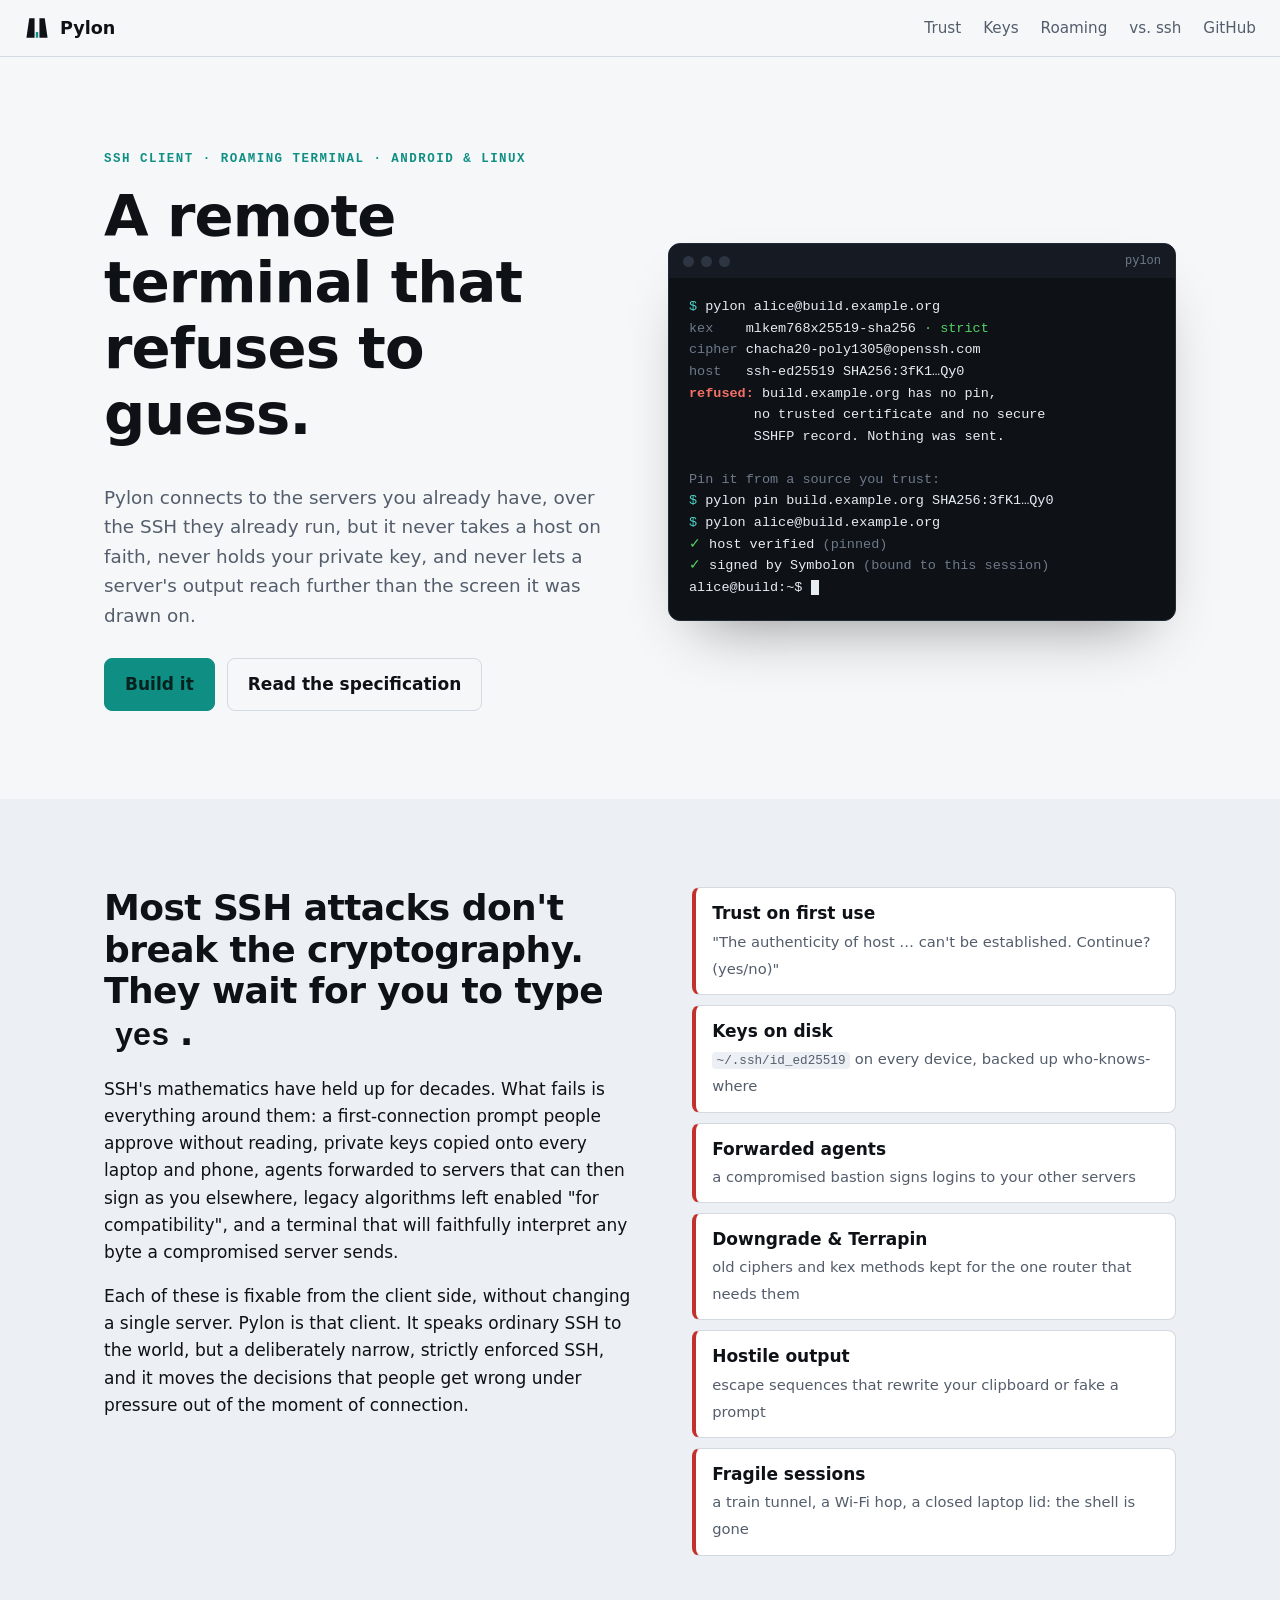
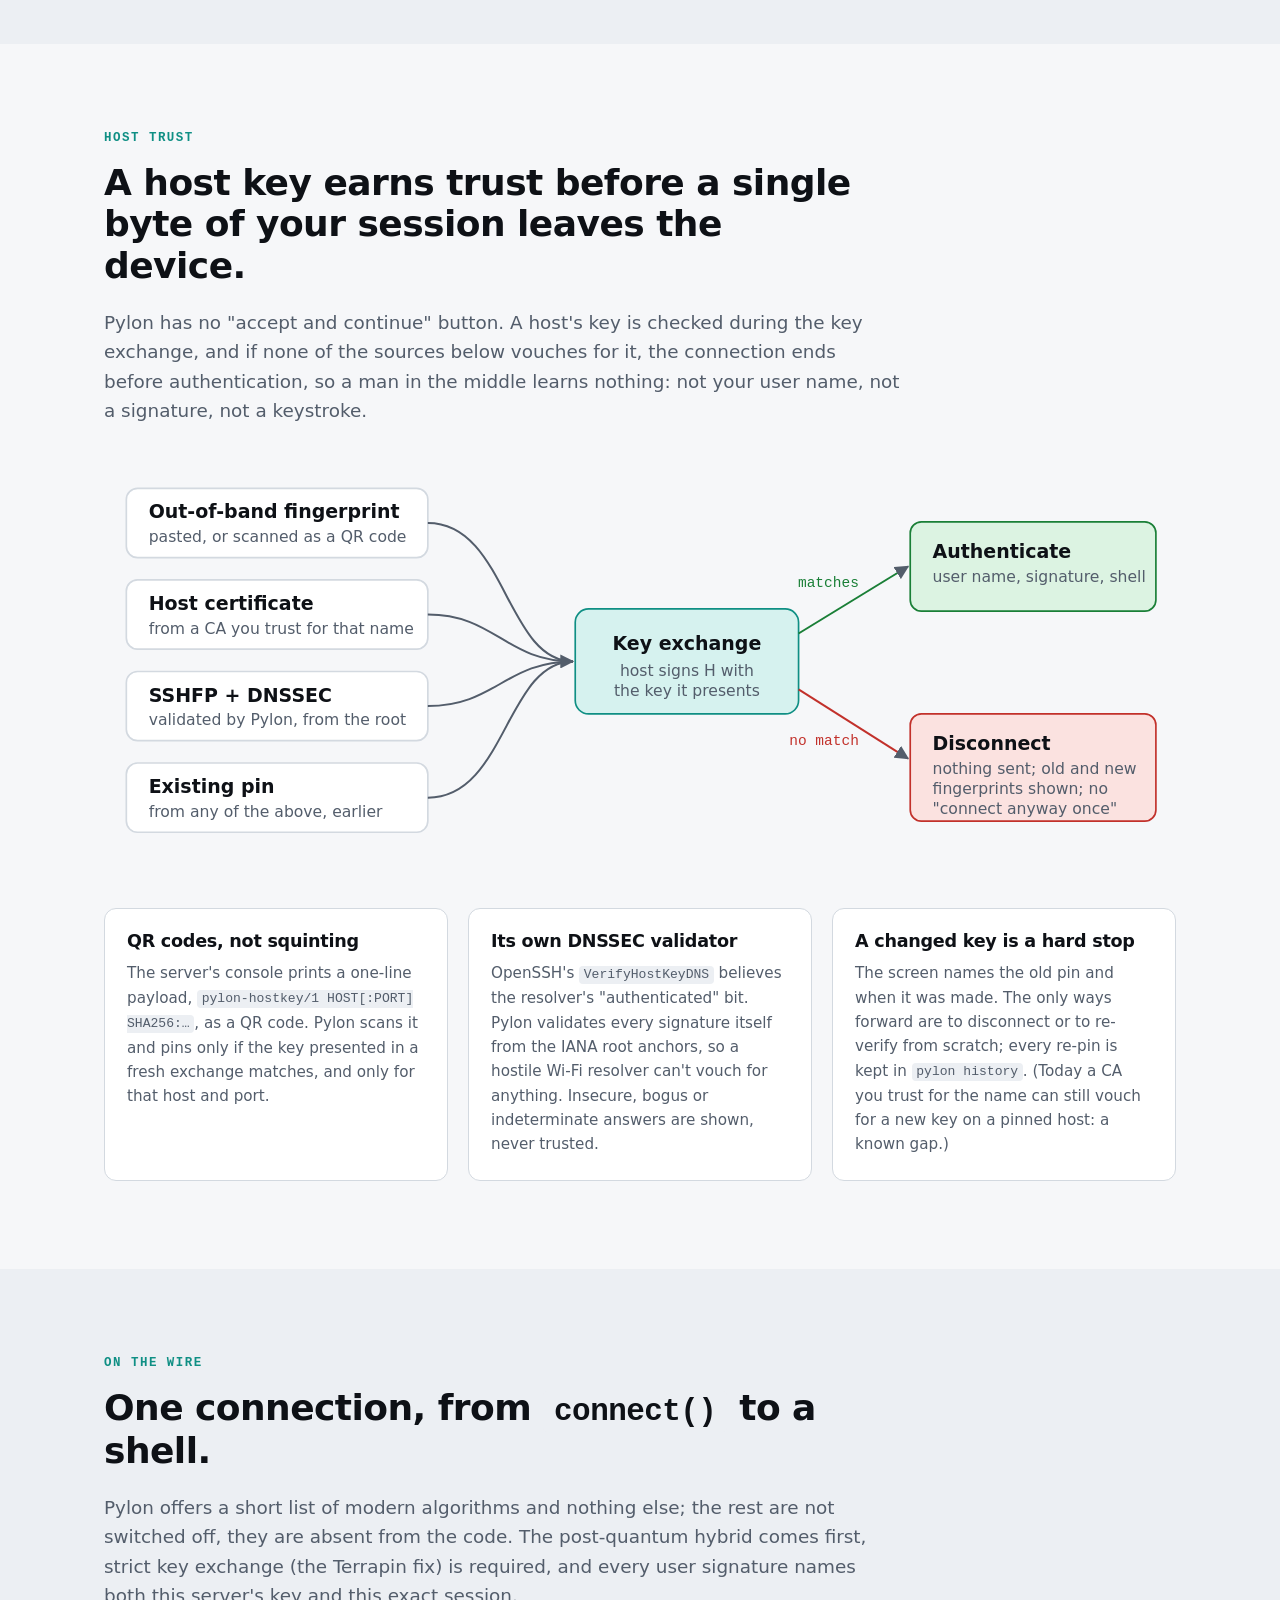
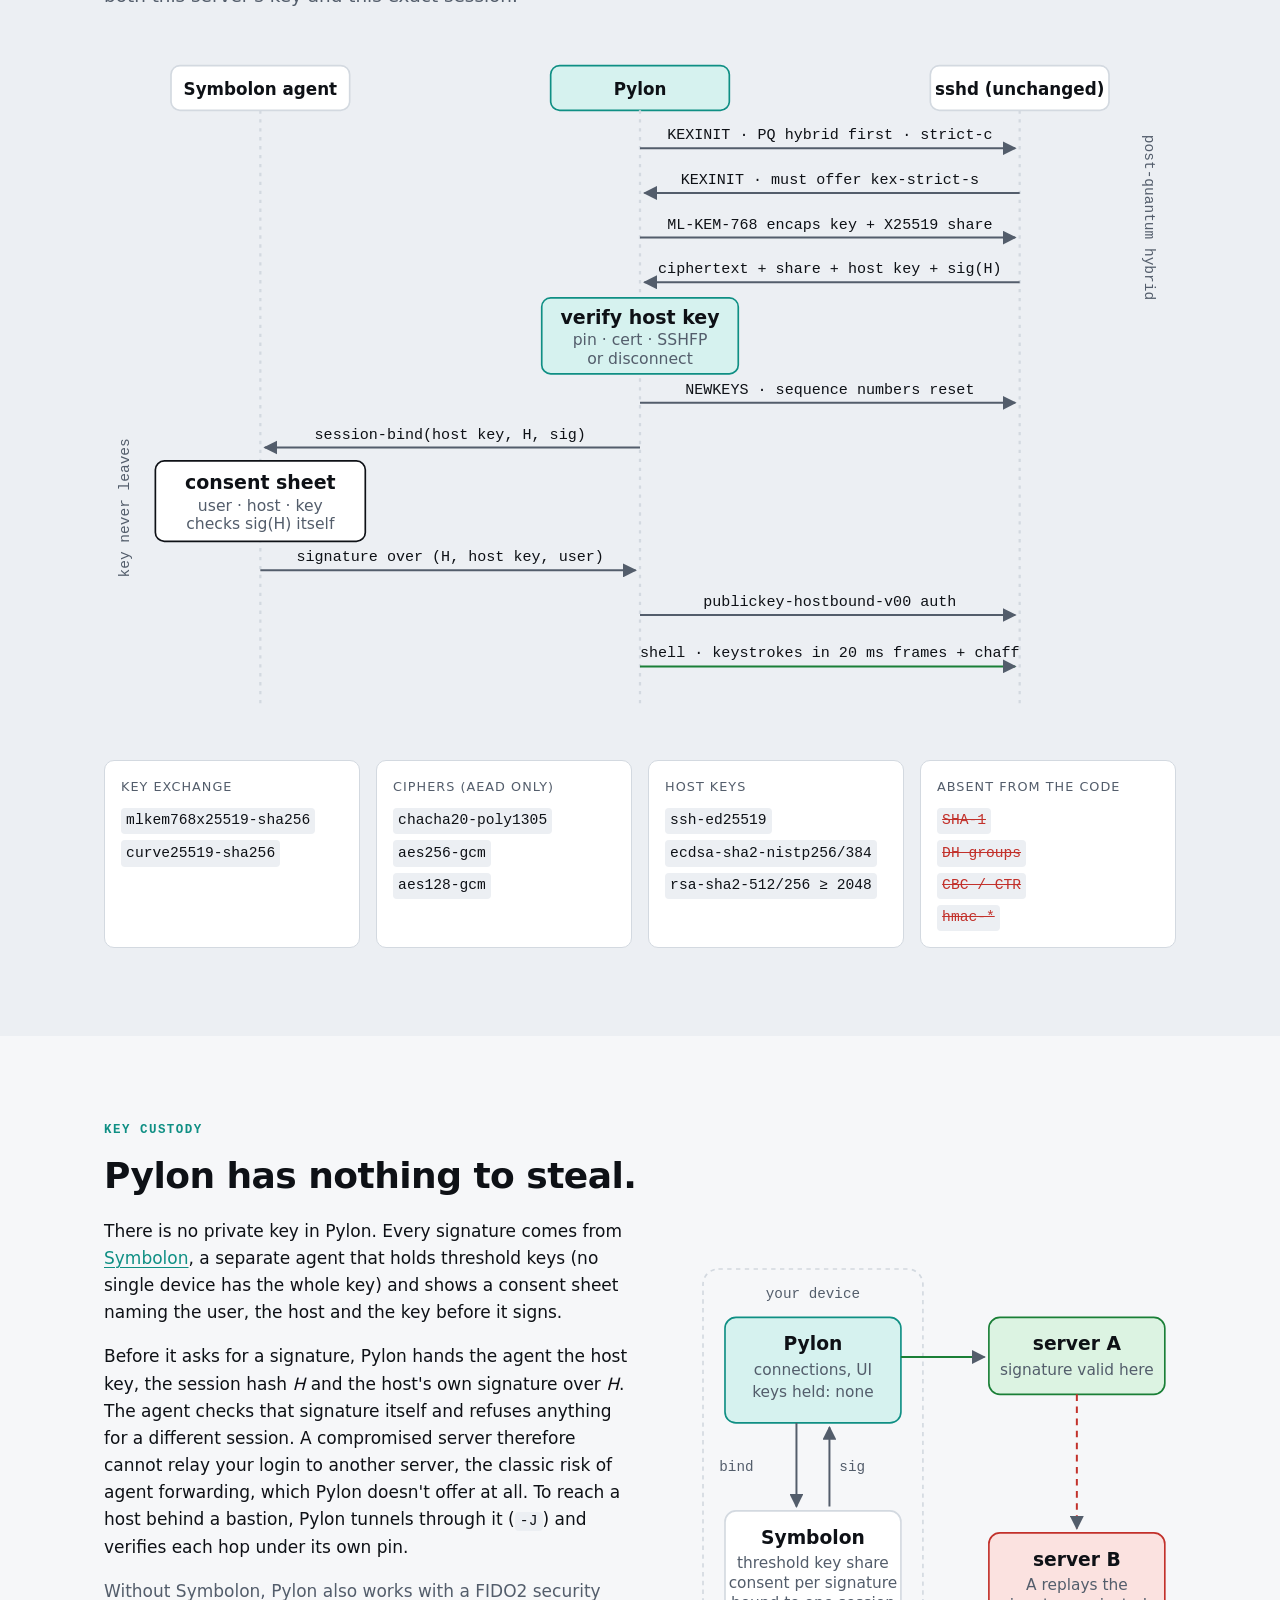
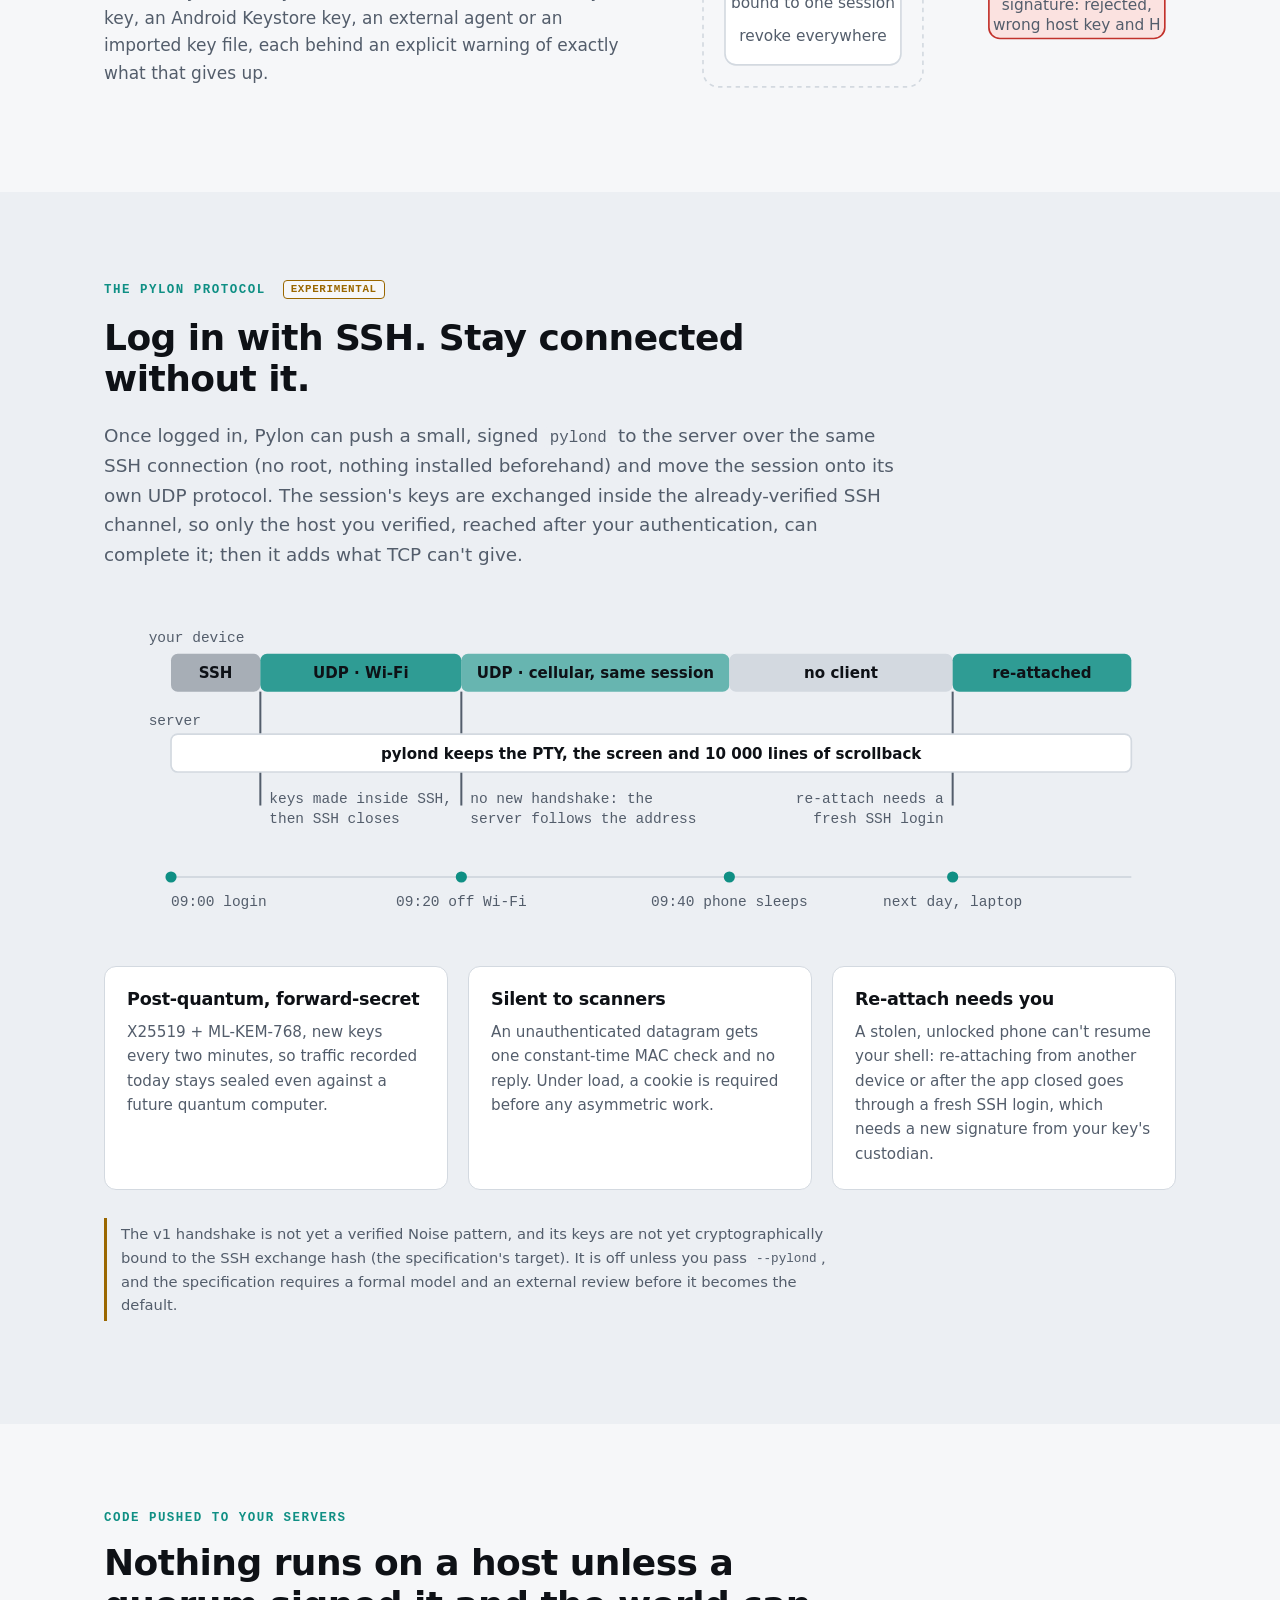
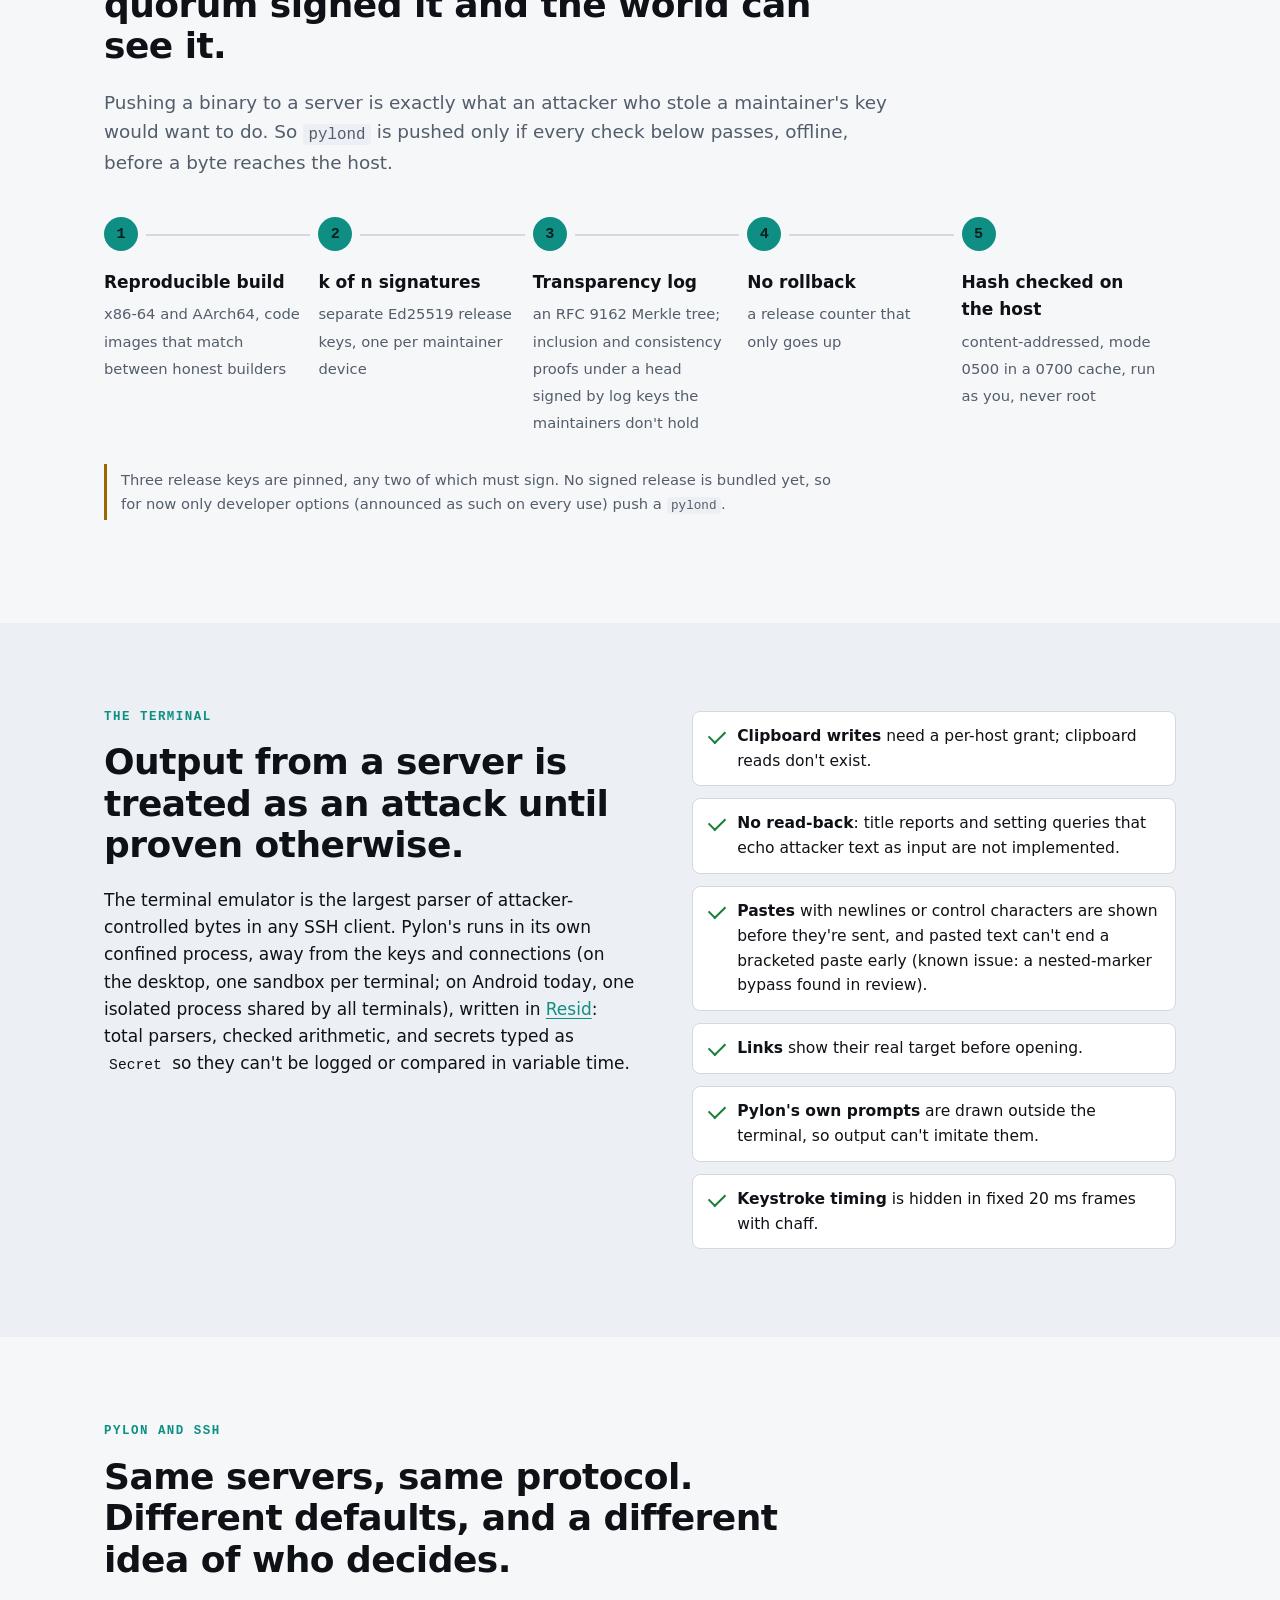
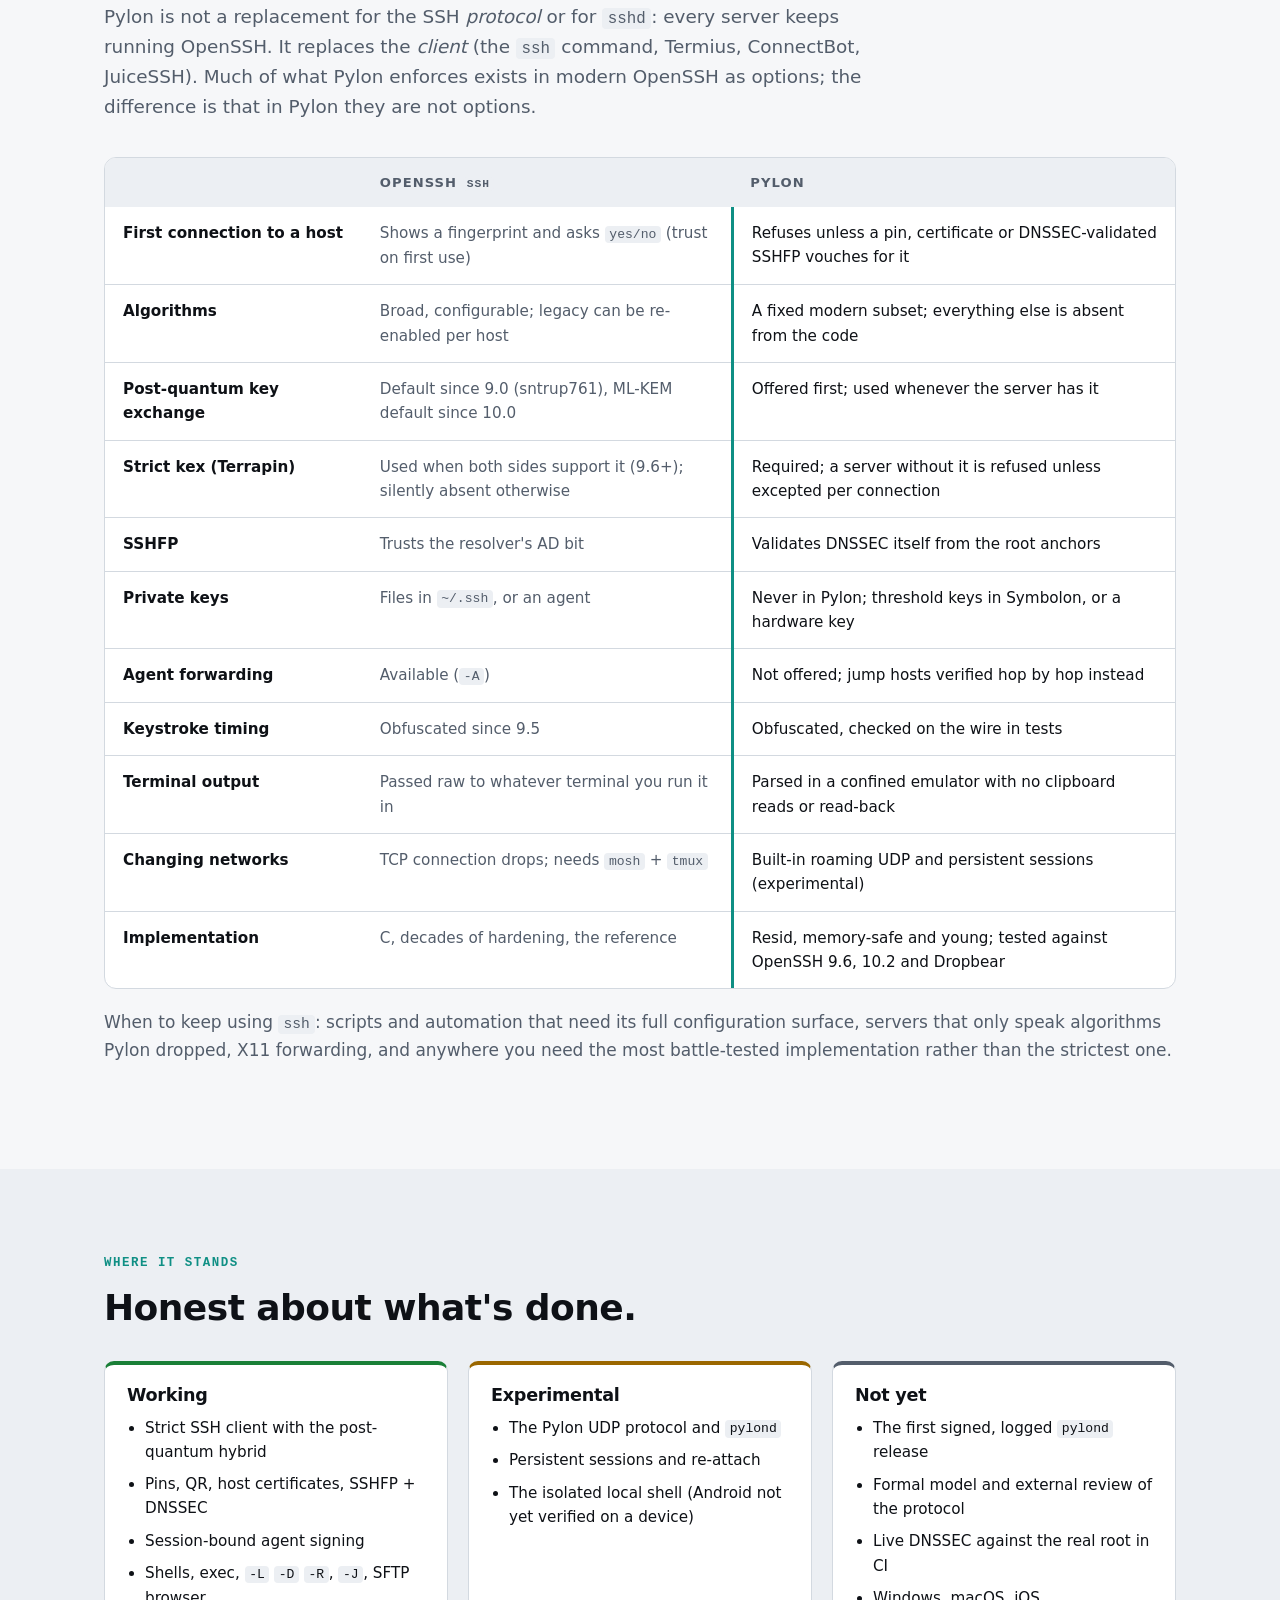
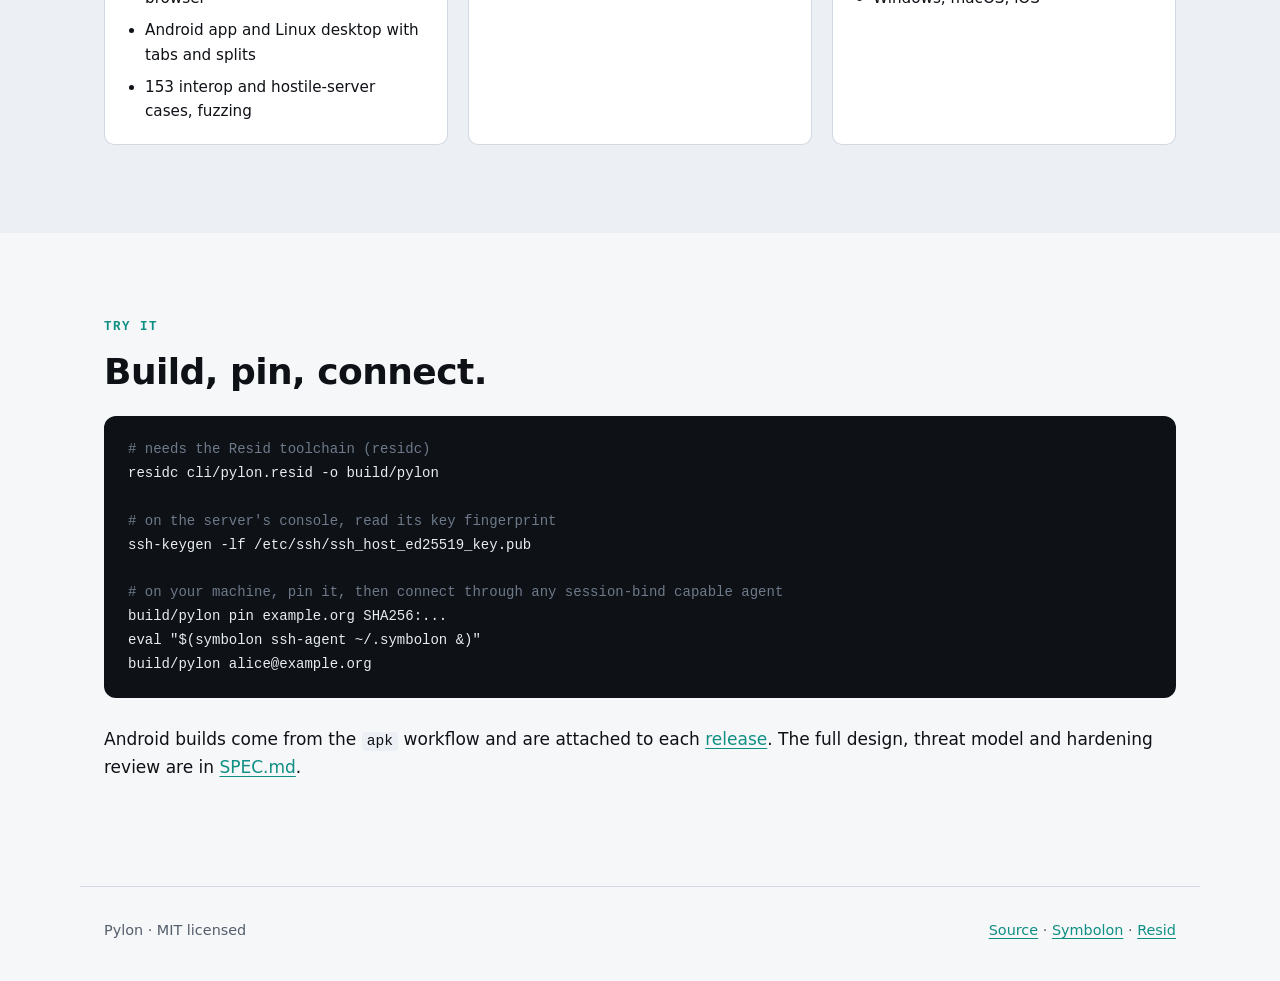
==== commit 02d267e4: "Docs: the site follows the code where review found it promised more Release keys are pinned (no rele" ====
--- a/docs/index.html
+++ b/docs/index.html
@@ -164,7 +164,8 @@
     <article>
       <h3>A changed key is a hard stop</h3>
       <p>The screen names the old pin and when it was made. The only ways forward are to disconnect or to re-verify
-        from scratch; every re-pin is kept in <code>pylon history</code>.</p>
+        from scratch; every re-pin is kept in <code>pylon history</code>. (Today a CA you trust for the name can still
+        vouch for a new key on a pinned host: a known gap.)</p>
     </article>
   </div>
 </section>
@@ -304,9 +305,9 @@
     <p class="eyebrow">The Pylon protocol <span class="tag">experimental</span></p>
     <h2>Log in with SSH. Stay connected without it.</h2>
     <p class="lede narrow">Once logged in, Pylon can push a small, signed <code>pylond</code> to the server over the same
-      SSH connection (no root, nothing installed beforehand) and move the session onto its own UDP protocol. The new
-      keys are derived inside the already-verified SSH channel, so the Pylon session inherits SSH's host check and your
-      authentication, then adds what TCP can't give.</p>
+      SSH connection (no root, nothing installed beforehand) and move the session onto its own UDP protocol. The
+      session's keys are exchanged inside the already-verified SSH channel, so only the host you verified, reached after
+      your authentication, can complete it; then it adds what TCP can't give.</p>
 
     <figure class="diagram wide">
       <svg viewBox="0 0 960 284" role="img" aria-labelledby="t-roam">
@@ -338,7 +339,7 @@
         <text x="328" y="174" class="lbl">no new handshake: the</text>
         <text x="328" y="192" class="lbl">server follows the address</text>
         <text x="752" y="174" class="lbl" text-anchor="end">re-attach needs a</text>
-        <text x="752" y="192" class="lbl" text-anchor="end">fresh signature</text>
+        <text x="752" y="192" class="lbl" text-anchor="end">fresh SSH login</text>
         <!-- time axis -->
         <line x1="60" y1="240" x2="920" y2="240" class="axis"/>
         <g class="tick"><circle cx="60" cy="240" r="5"/><text x="60" y="266">09:00 login</text></g>
@@ -351,9 +352,10 @@
     <div class="cards three">
       <article><h3>Post-quantum, forward-secret</h3><p>X25519 + ML-KEM-768, new keys every two minutes, so traffic recorded today stays sealed even against a future quantum computer.</p></article>
       <article><h3>Silent to scanners</h3><p>An unauthenticated datagram gets one constant-time MAC check and no reply. Under load, a cookie is required before any asymmetric work.</p></article>
-      <article><h3>Re-attach needs you</h3><p>A stolen, unlocked phone can't resume your shell: re-attaching after a long gap or from another device needs a fresh signature, verified against <code>authorized_keys</code> at that moment.</p></article>
-    </div>
-    <p class="note">The v1 handshake is not yet a verified Noise pattern. It is off unless you pass <code>--pylond</code>,
+      <article><h3>Re-attach needs you</h3><p>A stolen, unlocked phone can't resume your shell: re-attaching from another device or after the app closed goes through a fresh SSH login, which needs a new signature from your key's custodian.</p></article>
+    </div>
+    <p class="note">The v1 handshake is not yet a verified Noise pattern, and its keys are not yet cryptographically bound
+      to the SSH exchange hash (the specification's target). It is off unless you pass <code>--pylond</code>,
       and the specification requires a formal model and an external review before it becomes the default.</p>
   </div>
 </section>
@@ -371,8 +373,8 @@
     <li><b>No rollback</b><span>a release counter that only goes up</span></li>
     <li><b>Hash checked on the host</b><span>content-addressed, mode 0500 in a 0700 cache, run as you, never root</span></li>
   </ol>
-  <p class="note">No release keys are pinned yet: until the first signing ceremony, only developer options (announced
-    as such) push a <code>pylond</code>.</p>
+  <p class="note">Three release keys are pinned, any two of which must sign. No signed release is bundled yet, so for
+    now only developer options (announced as such on every use) push a <code>pylond</code>.</p>
 </section>
 
 <!-- ───────────────────────── hostile output ───────────────────────── -->
@@ -382,14 +384,15 @@
       <p class="eyebrow">The terminal</p>
       <h2>Output from a server is treated as an attack until proven otherwise.</h2>
       <p>The terminal emulator is the largest parser of attacker-controlled bytes in any SSH client. Pylon's runs in its
-        own confined process that can draw one terminal and nothing else, written in
+        own confined process, away from the keys and connections (on the desktop, one sandbox per terminal; on Android
+        today, one isolated process shared by all terminals), written in
         <a href="https://github.com/larrydewey/Resid">Resid</a>: total parsers, checked arithmetic, and secrets typed as
         <code>Secret</code> so they can't be logged or compared in variable time.</p>
     </div>
     <ul class="checks">
       <li><b>Clipboard writes</b> need a per-host grant; clipboard reads don't exist.</li>
       <li><b>No read-back</b>: title reports and setting queries that echo attacker text as input are not implemented.</li>
-      <li><b>Pastes</b> with newlines or control characters are shown before they're sent.</li>
+      <li><b>Pastes</b> with newlines or control characters are shown before they're sent, and pasted text can't end a bracketed paste early (known issue: a nested-marker bypass found in review).</li>
       <li><b>Links</b> show their real target before opening.</li>
       <li><b>Pylon's own prompts</b> are drawn outside the terminal, so output can't imitate them.</li>
       <li><b>Keystroke timing</b> is hidden in fixed 20 ms frames with chaff.</li>
@@ -440,7 +443,7 @@
       <div class="col exp"><h3>Experimental</h3>
         <ul><li>The Pylon UDP protocol and <code>pylond</code></li><li>Persistent sessions and re-attach</li><li>The isolated local shell (Android not yet verified on a device)</li></ul></div>
       <div class="col todo"><h3>Not yet</h3>
-        <ul><li>Pinned release keys and the first signing ceremony</li><li>Formal model and external review of the protocol</li><li>Live DNSSEC against the real root in CI</li><li>Windows, macOS, iOS</li></ul></div>
+        <ul><li>The first signed, logged <code>pylond</code> release</li><li>Formal model and external review of the protocol</li><li>Live DNSSEC against the real root in CI</li><li>Windows, macOS, iOS</li></ul></div>
     </div>
   </div>
 </section>
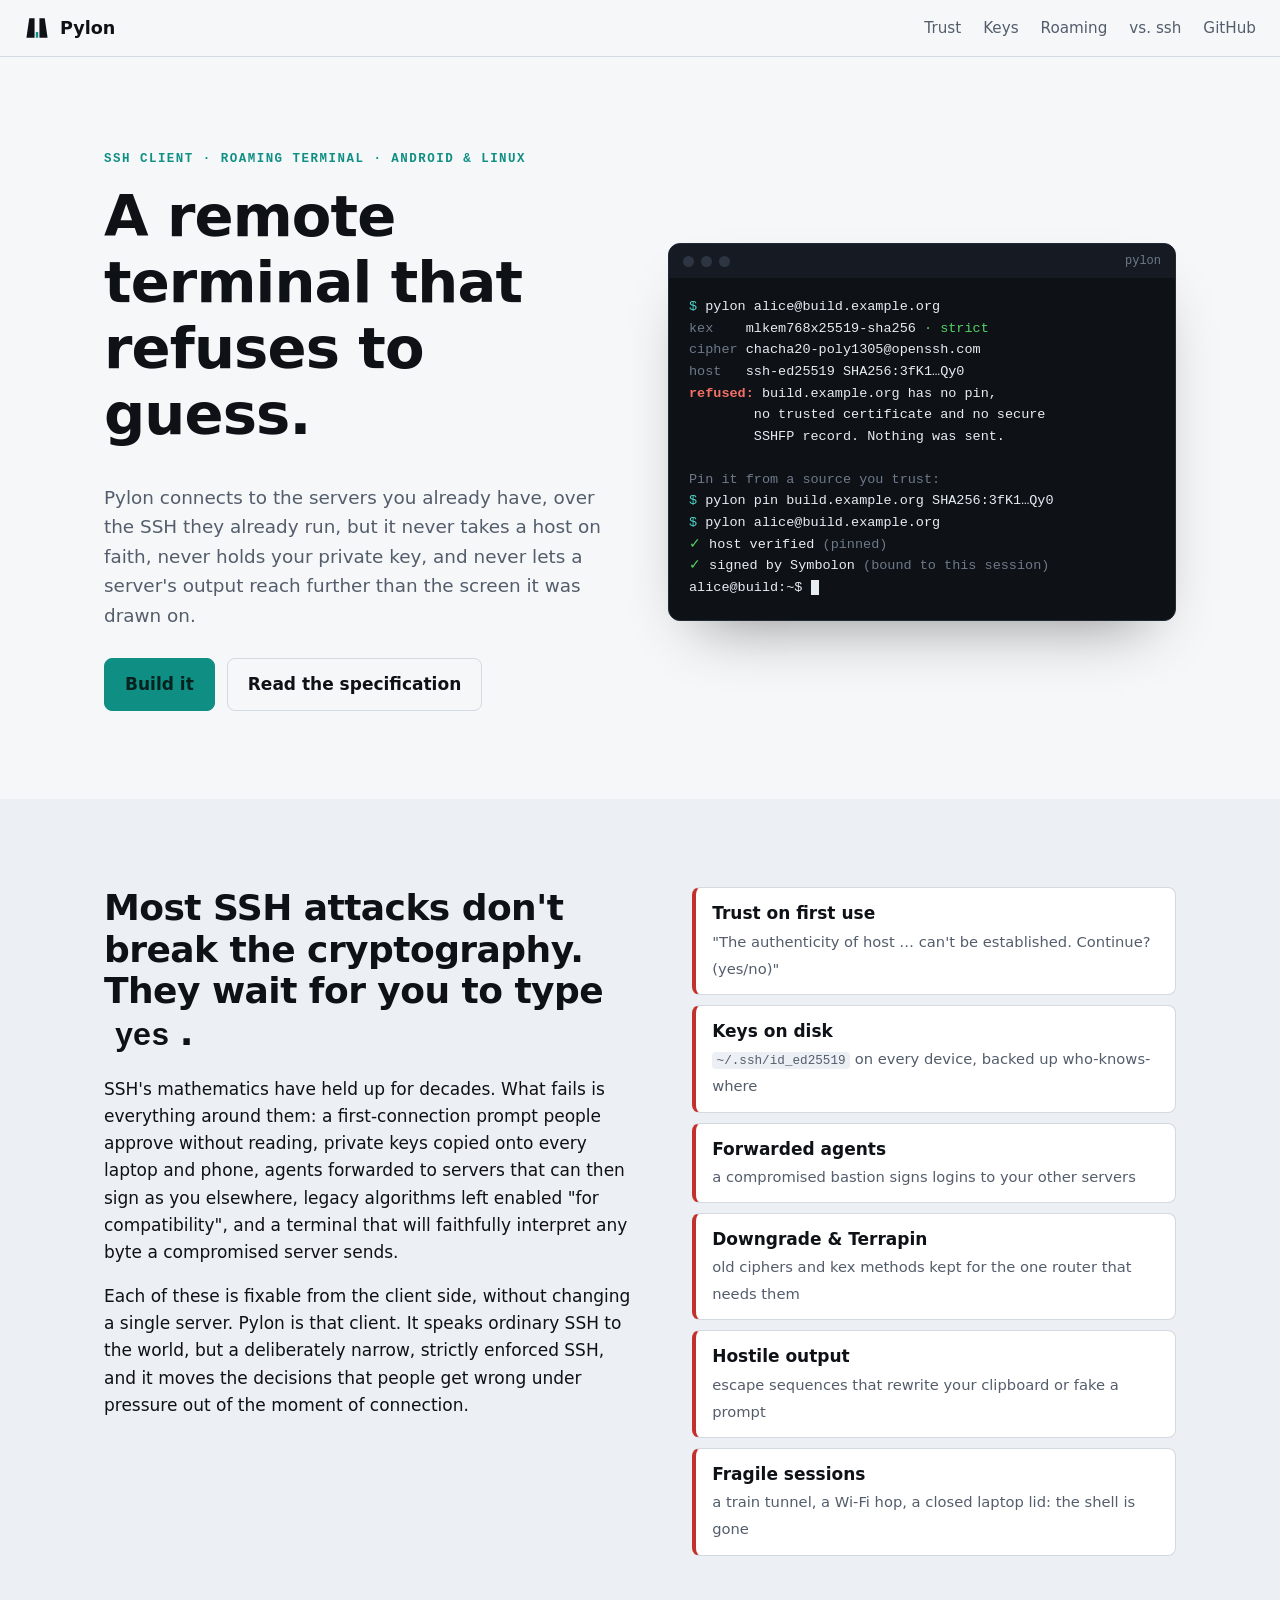
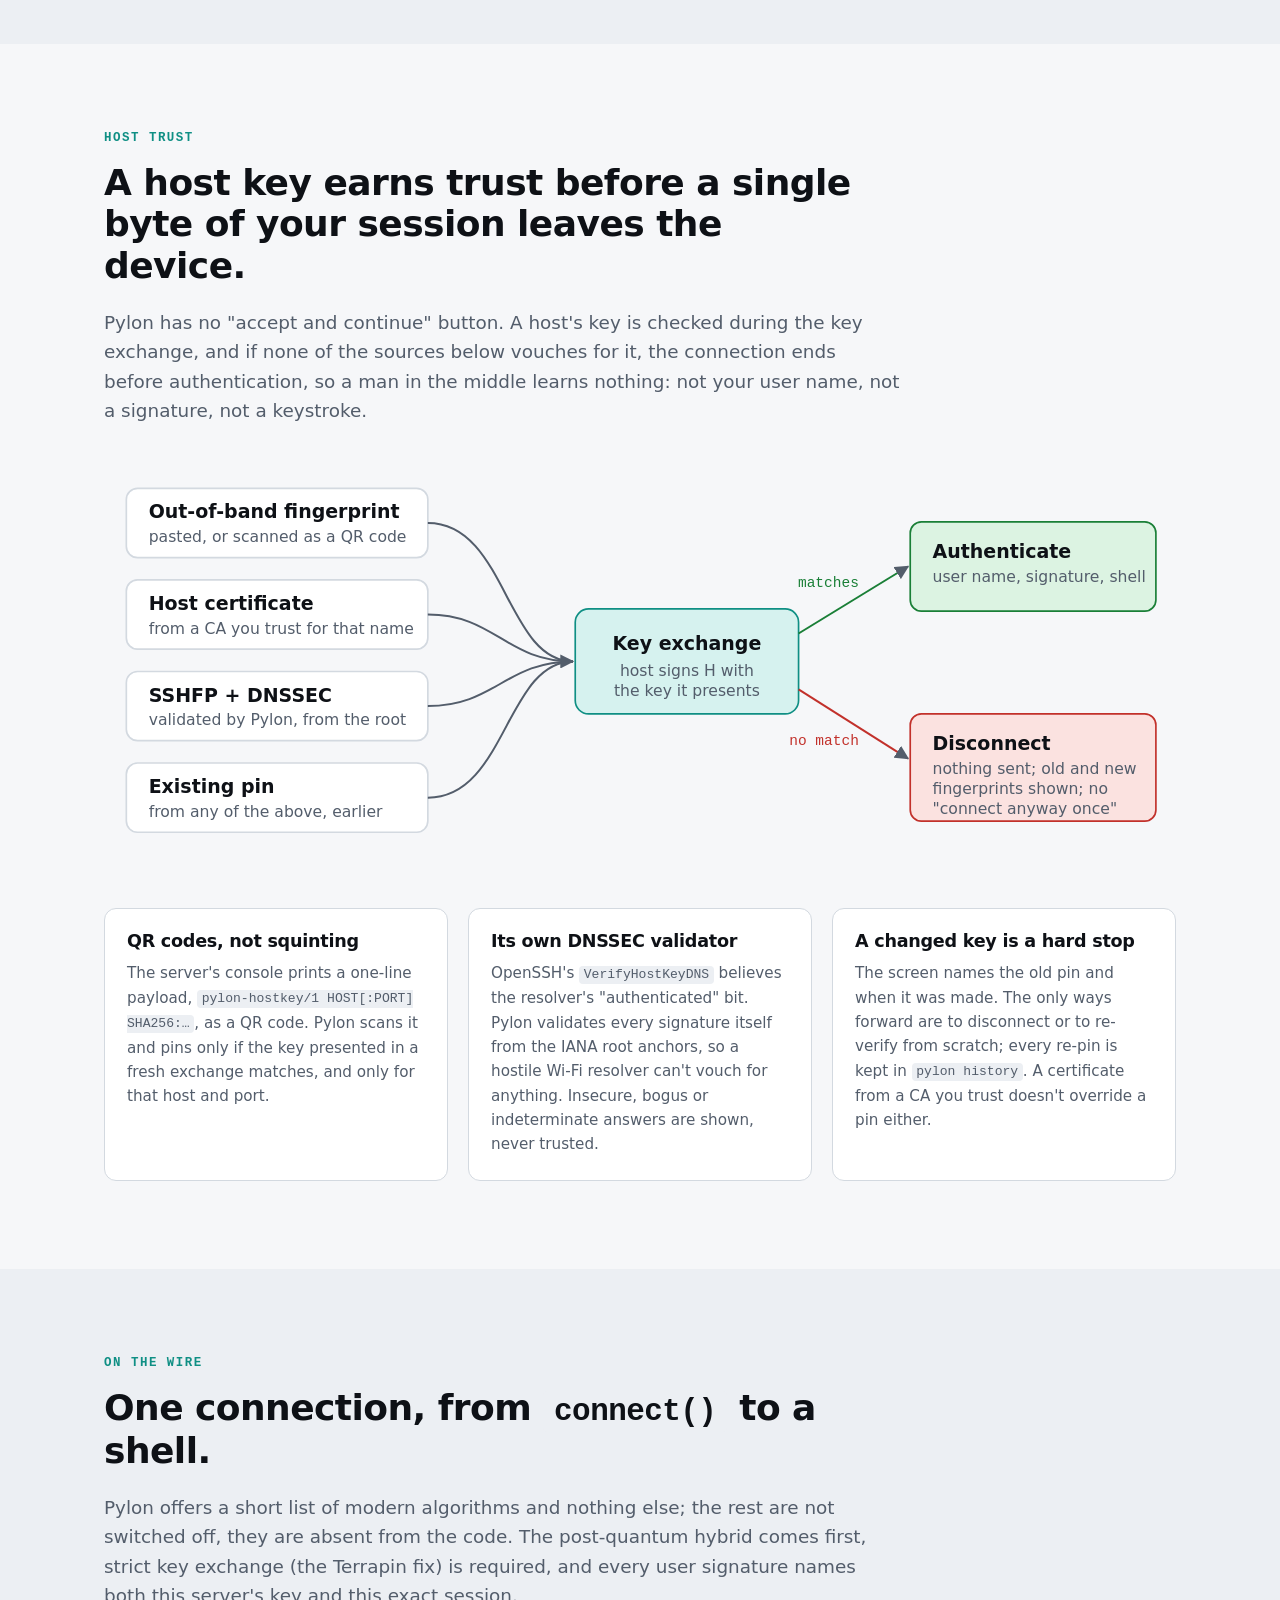
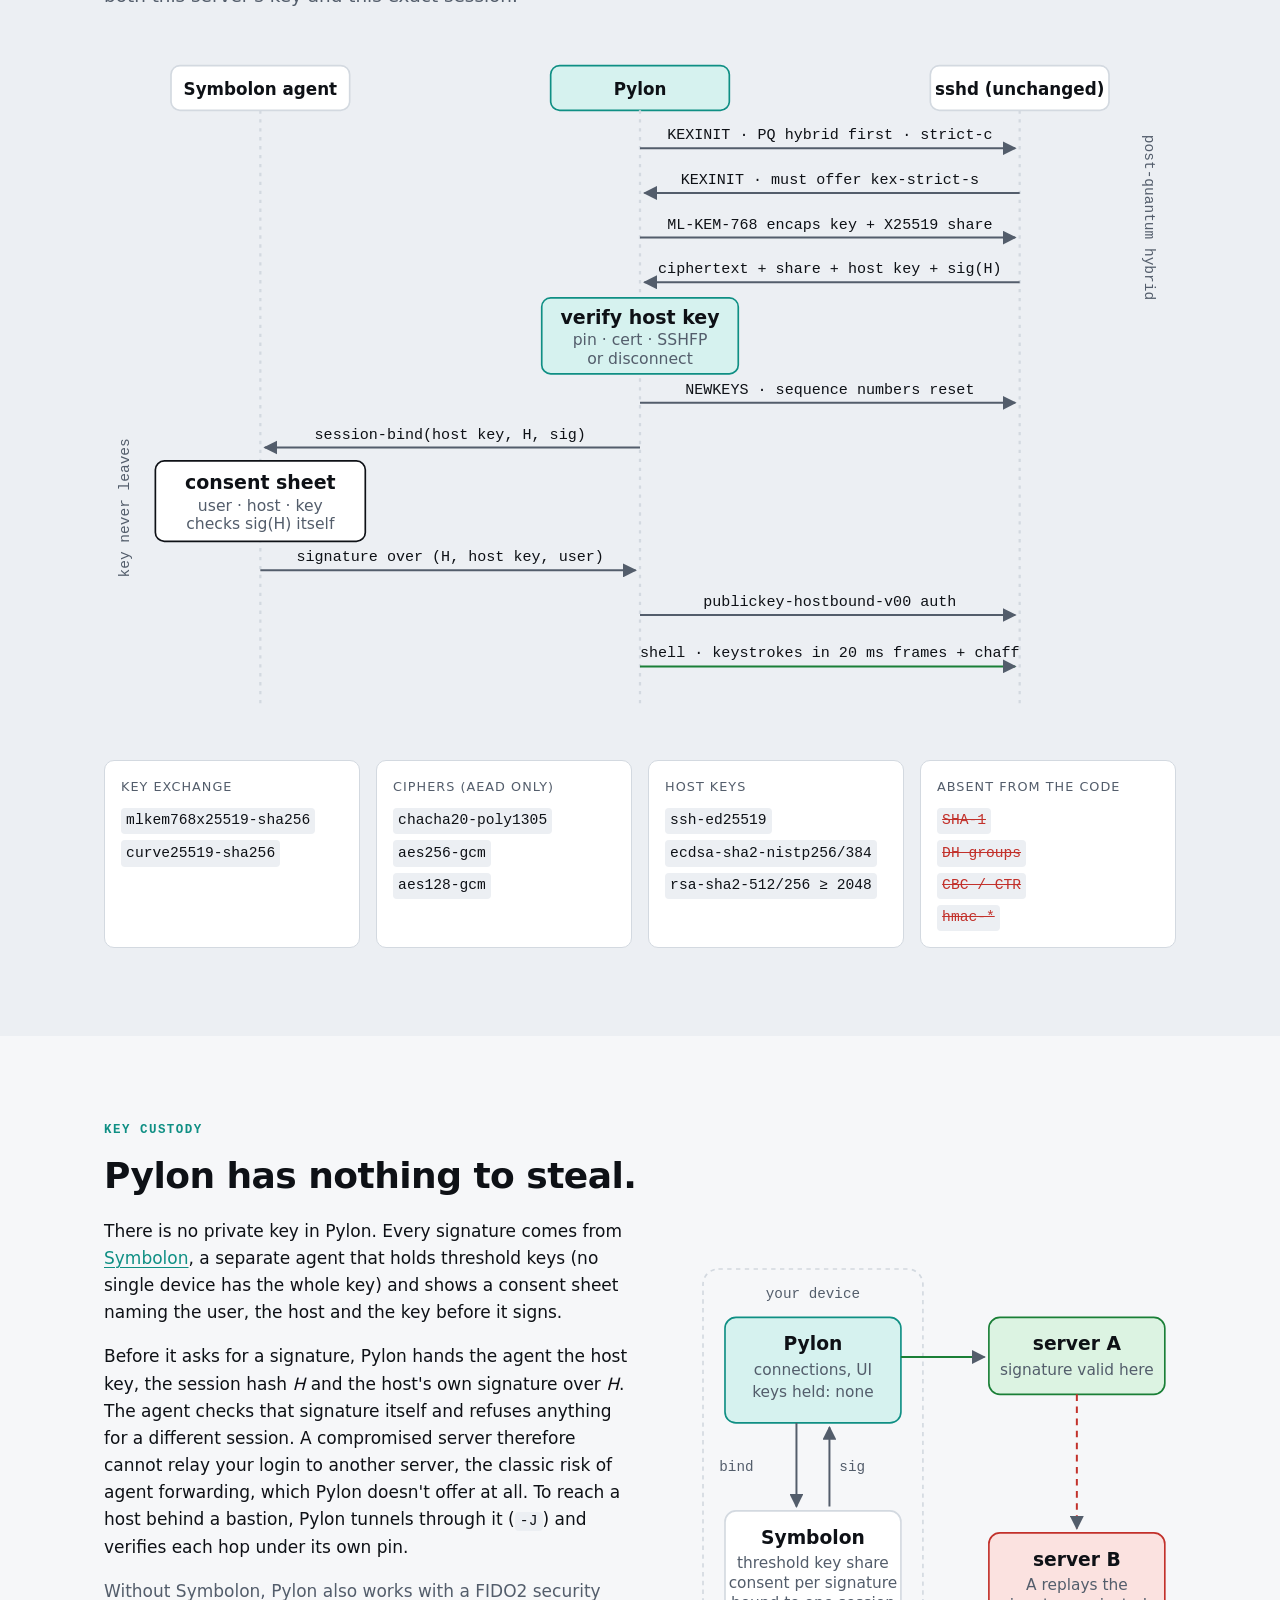
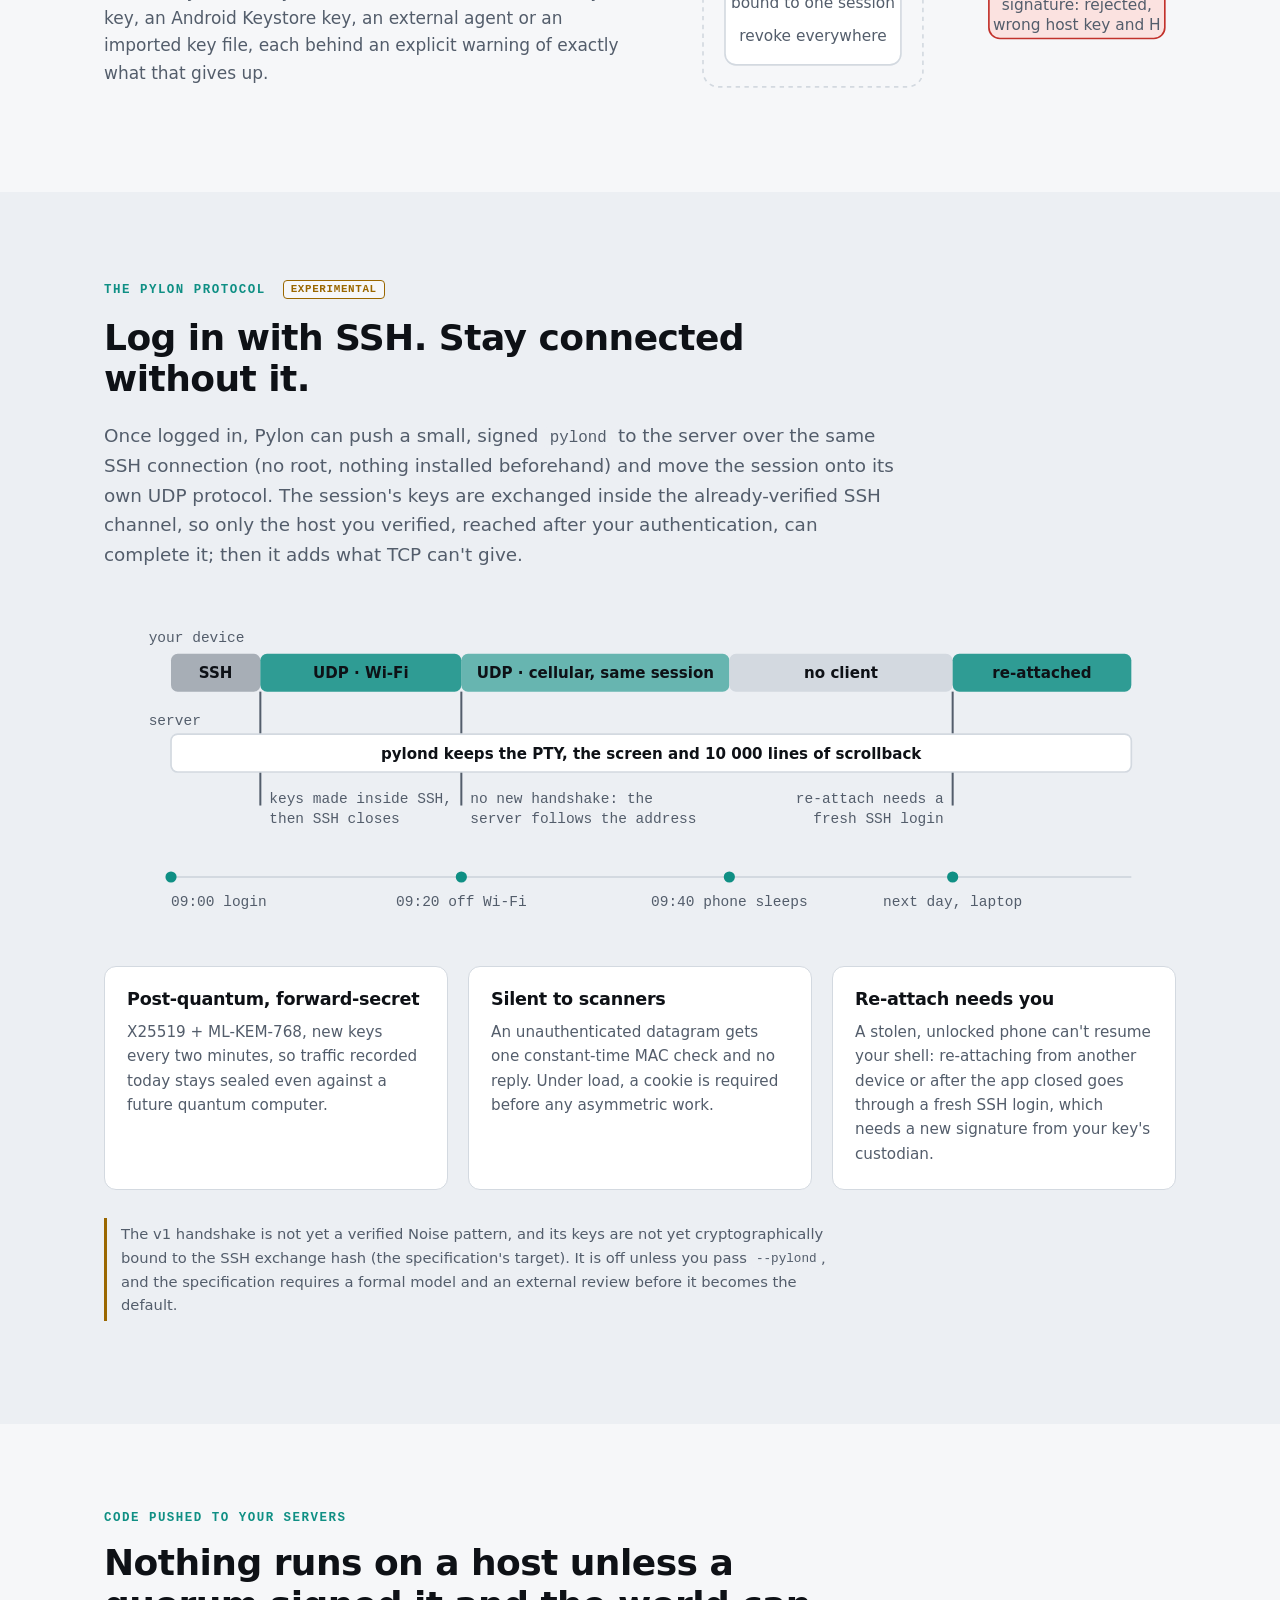
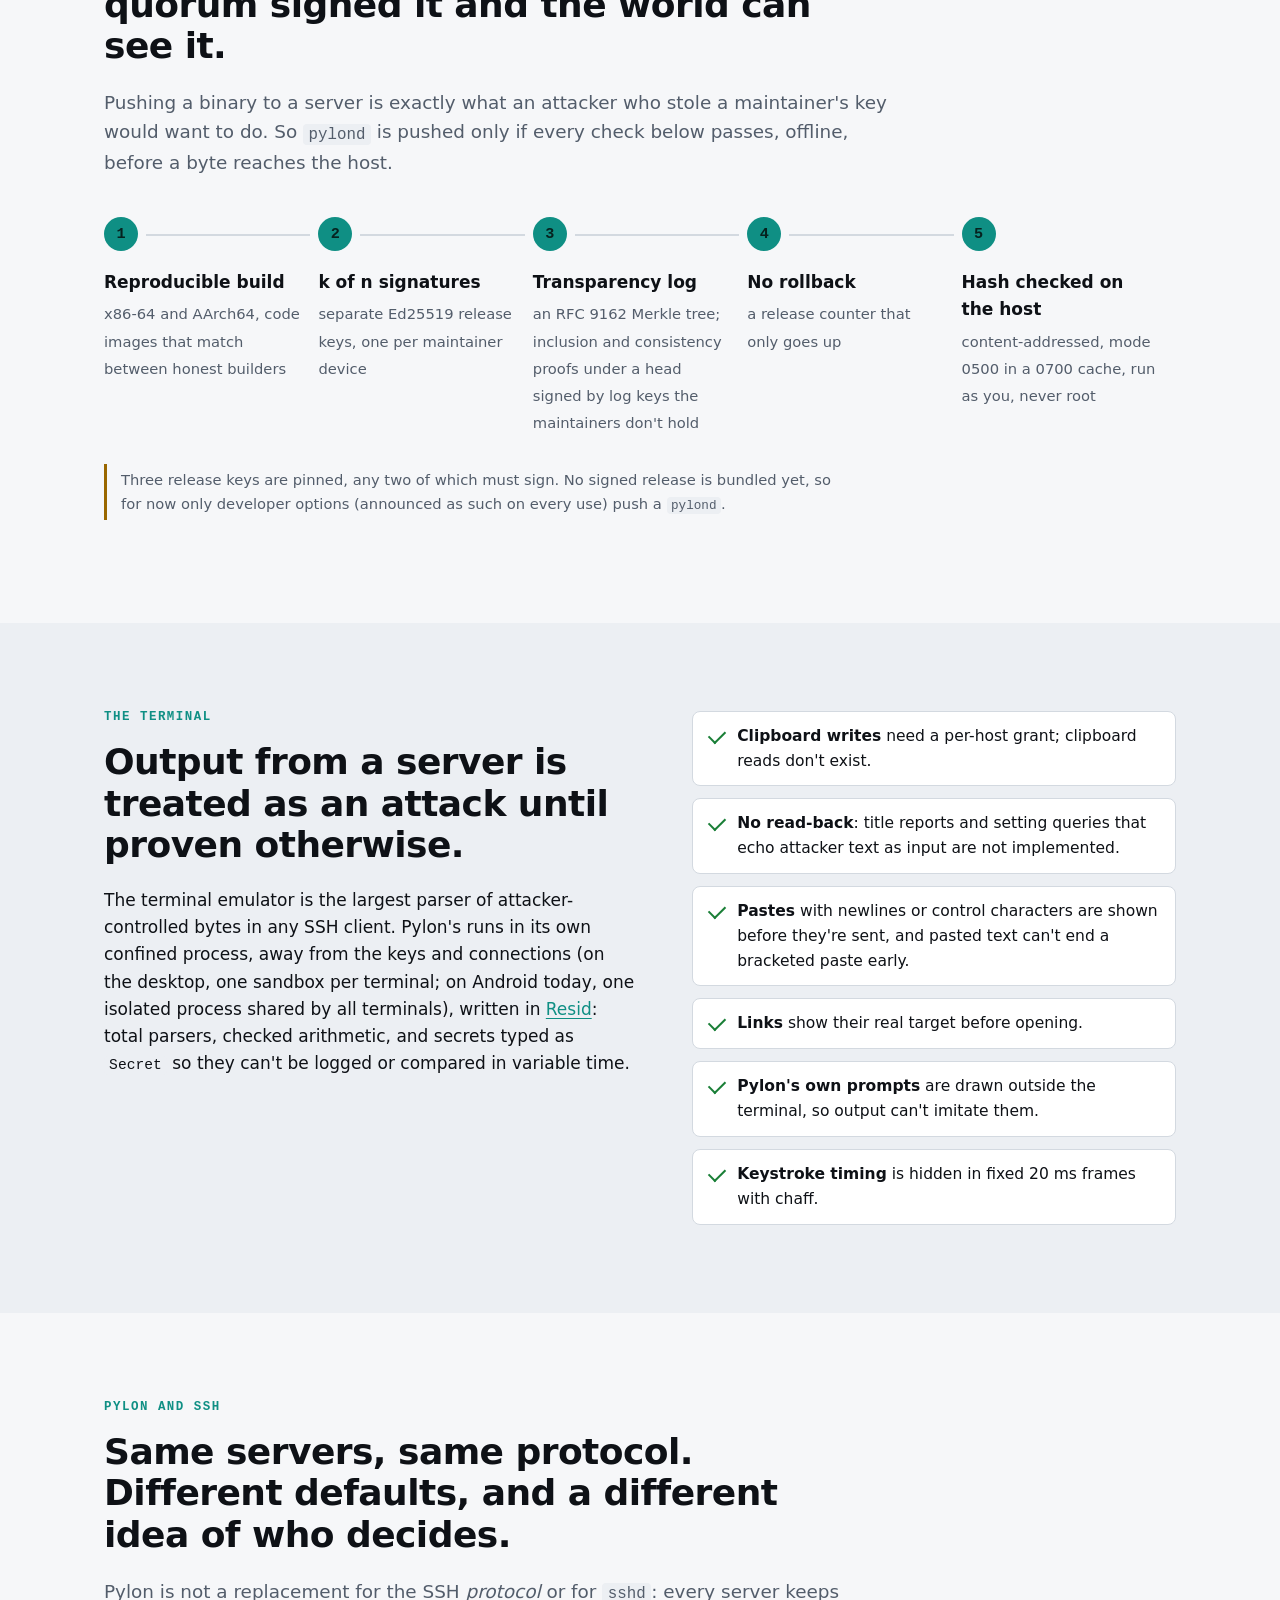
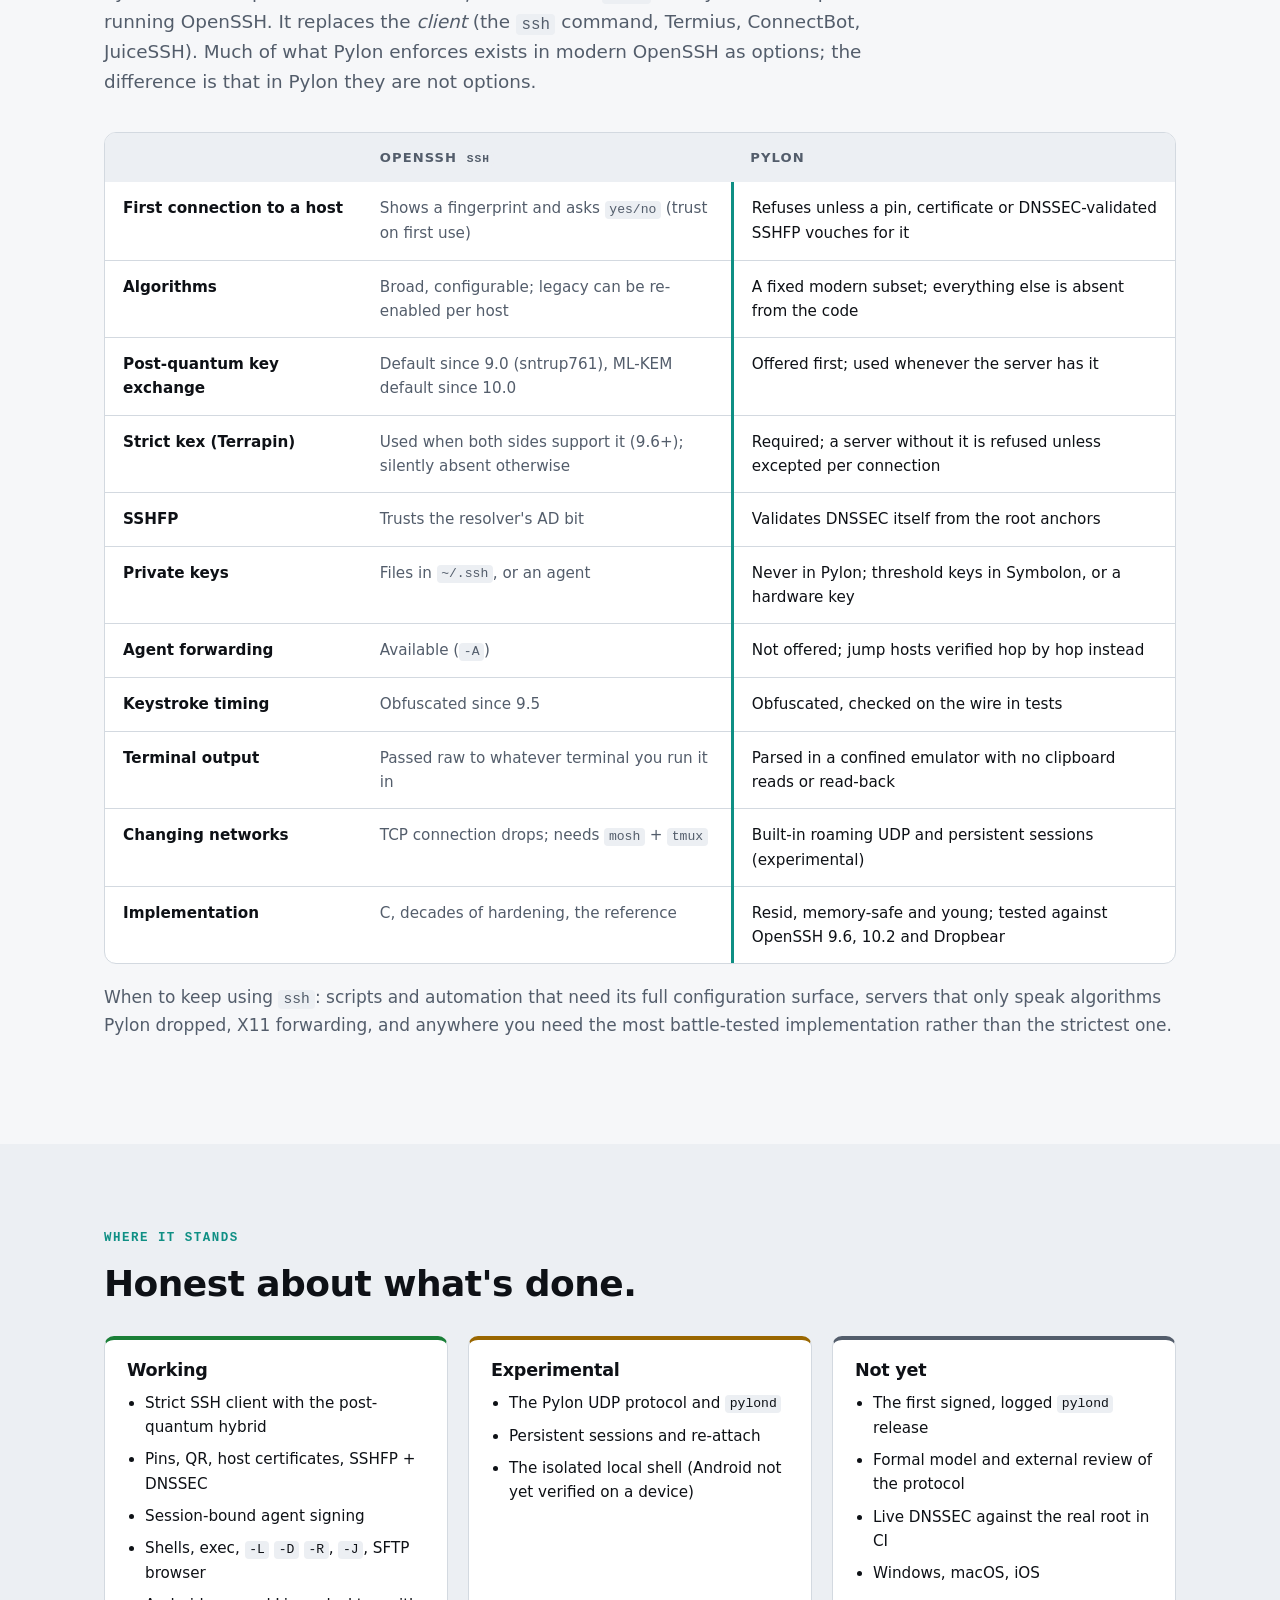
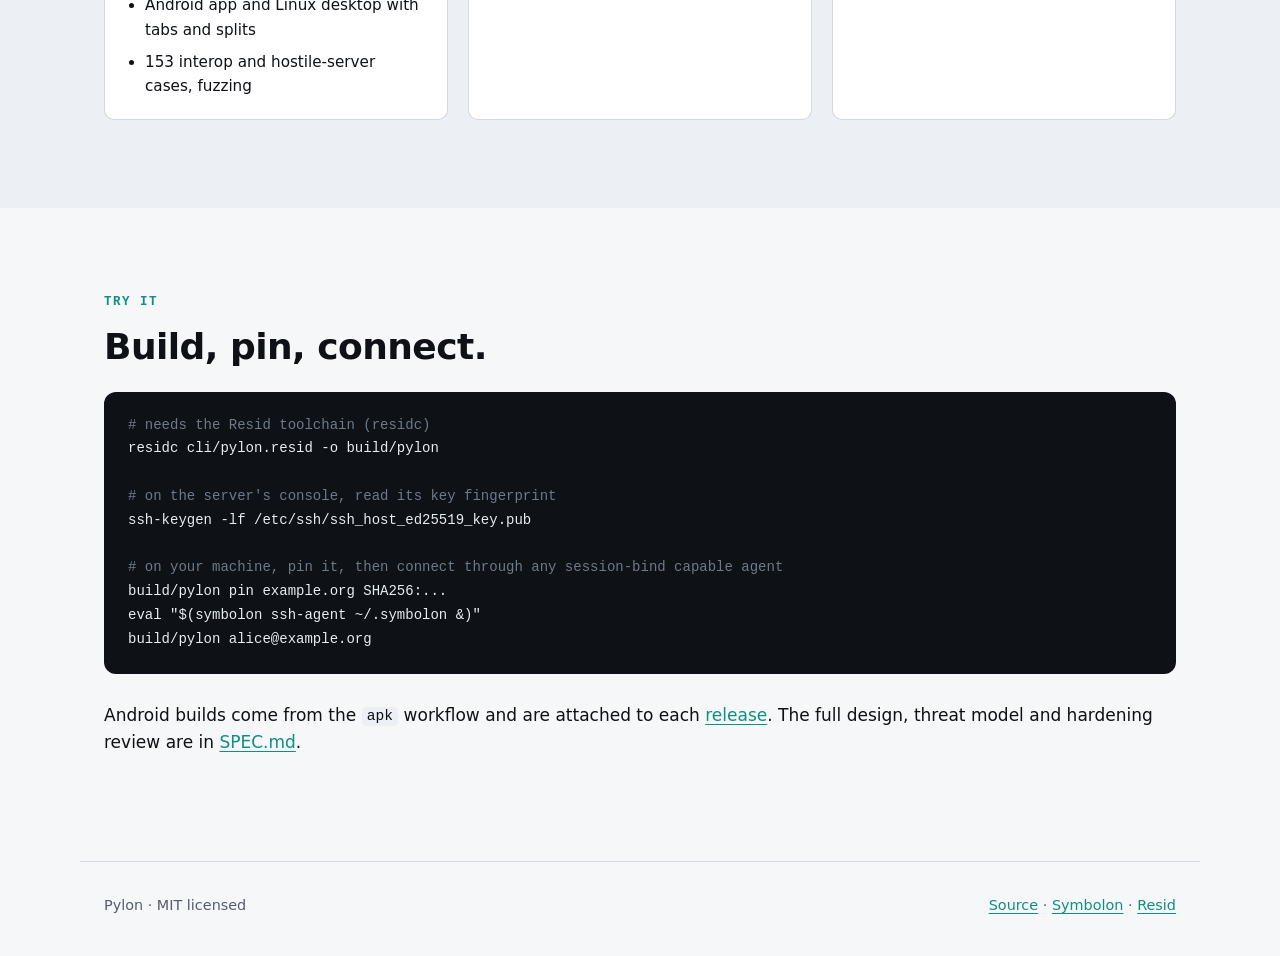
==== commit 29905777: "Host trust: a trusted CA no longer overrides a pin; paste: nested markers A valid certificate from a" ====
--- a/docs/index.html
+++ b/docs/index.html
@@ -164,8 +164,8 @@
     <article>
       <h3>A changed key is a hard stop</h3>
       <p>The screen names the old pin and when it was made. The only ways forward are to disconnect or to re-verify
-        from scratch; every re-pin is kept in <code>pylon history</code>. (Today a CA you trust for the name can still
-        vouch for a new key on a pinned host: a known gap.)</p>
+        from scratch; every re-pin is kept in <code>pylon history</code>. A certificate from a CA you trust doesn't override
+        a pin either.</p>
     </article>
   </div>
 </section>
@@ -392,7 +392,7 @@
     <ul class="checks">
       <li><b>Clipboard writes</b> need a per-host grant; clipboard reads don't exist.</li>
       <li><b>No read-back</b>: title reports and setting queries that echo attacker text as input are not implemented.</li>
-      <li><b>Pastes</b> with newlines or control characters are shown before they're sent, and pasted text can't end a bracketed paste early (known issue: a nested-marker bypass found in review).</li>
+      <li><b>Pastes</b> with newlines or control characters are shown before they're sent, and pasted text can't end a bracketed paste early.</li>
       <li><b>Links</b> show their real target before opening.</li>
       <li><b>Pylon's own prompts</b> are drawn outside the terminal, so output can't imitate them.</li>
       <li><b>Keystroke timing</b> is hidden in fixed 20 ms frames with chaff.</li>
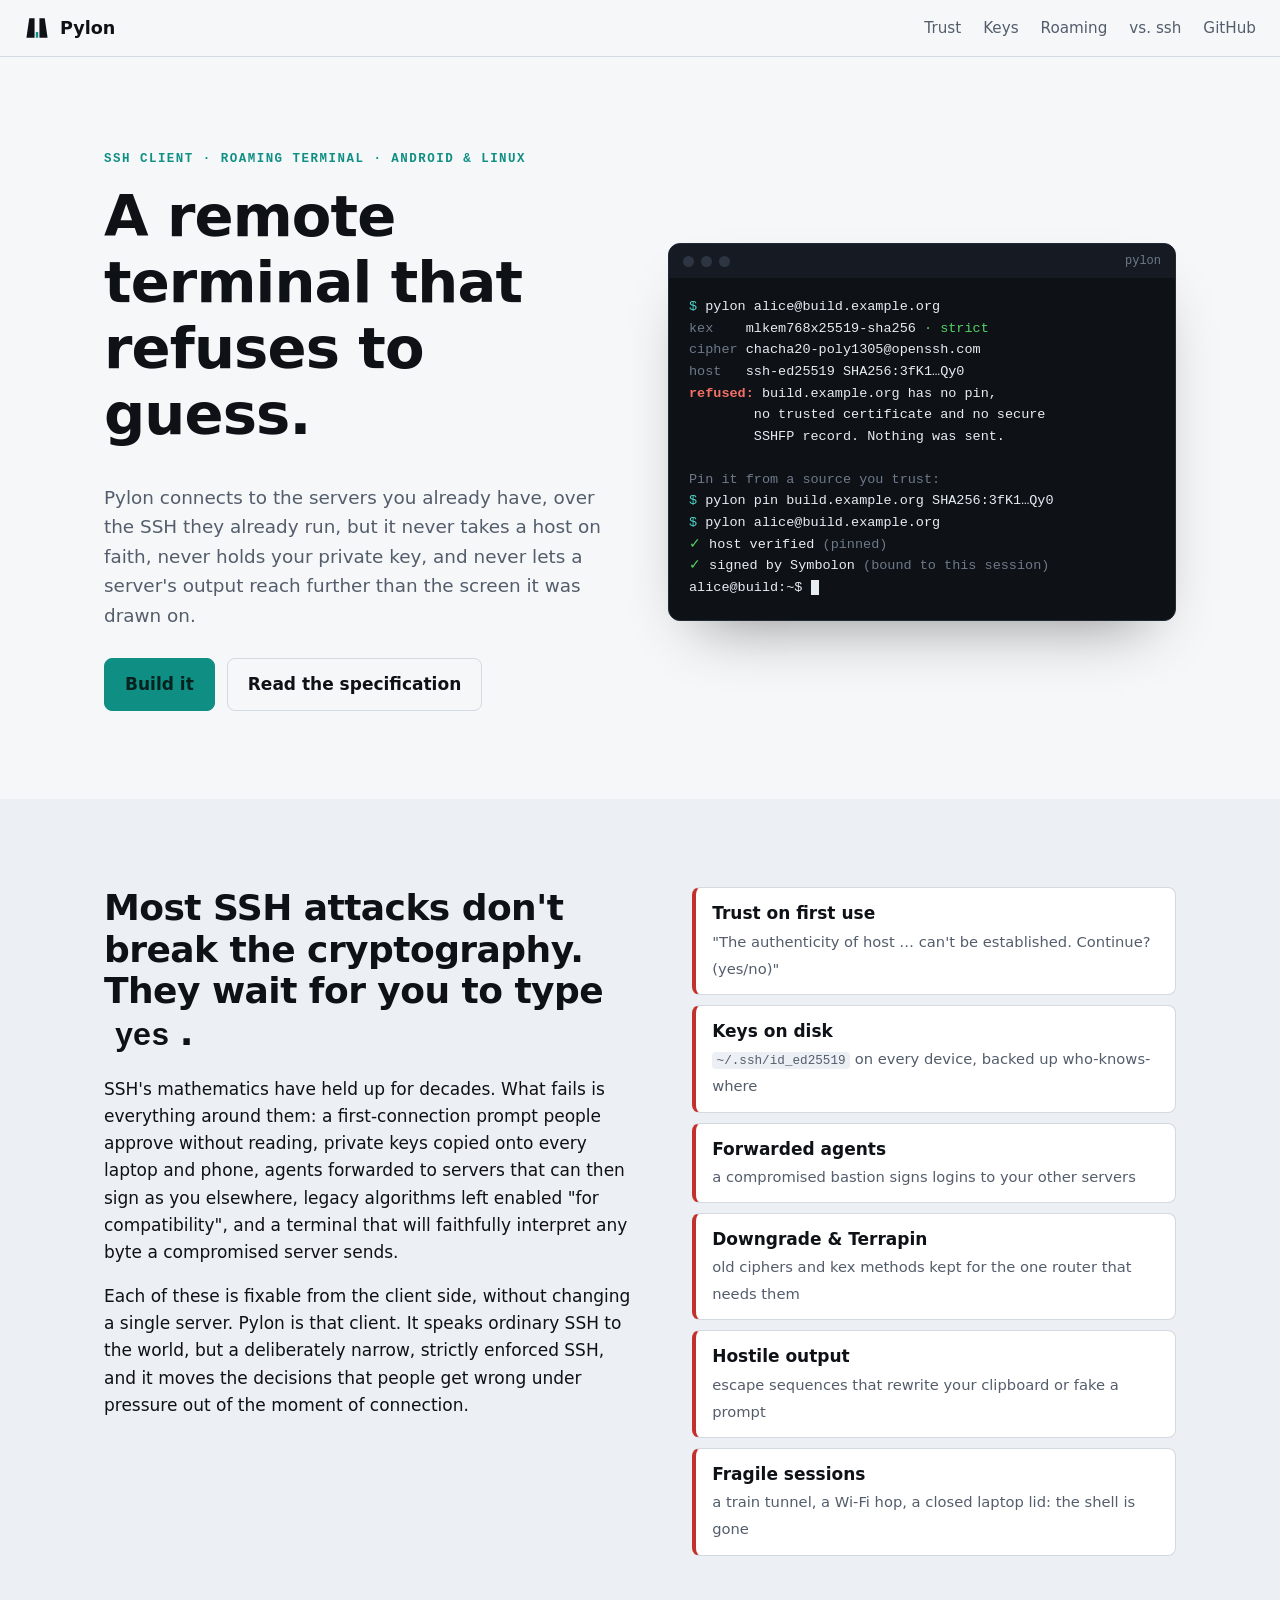
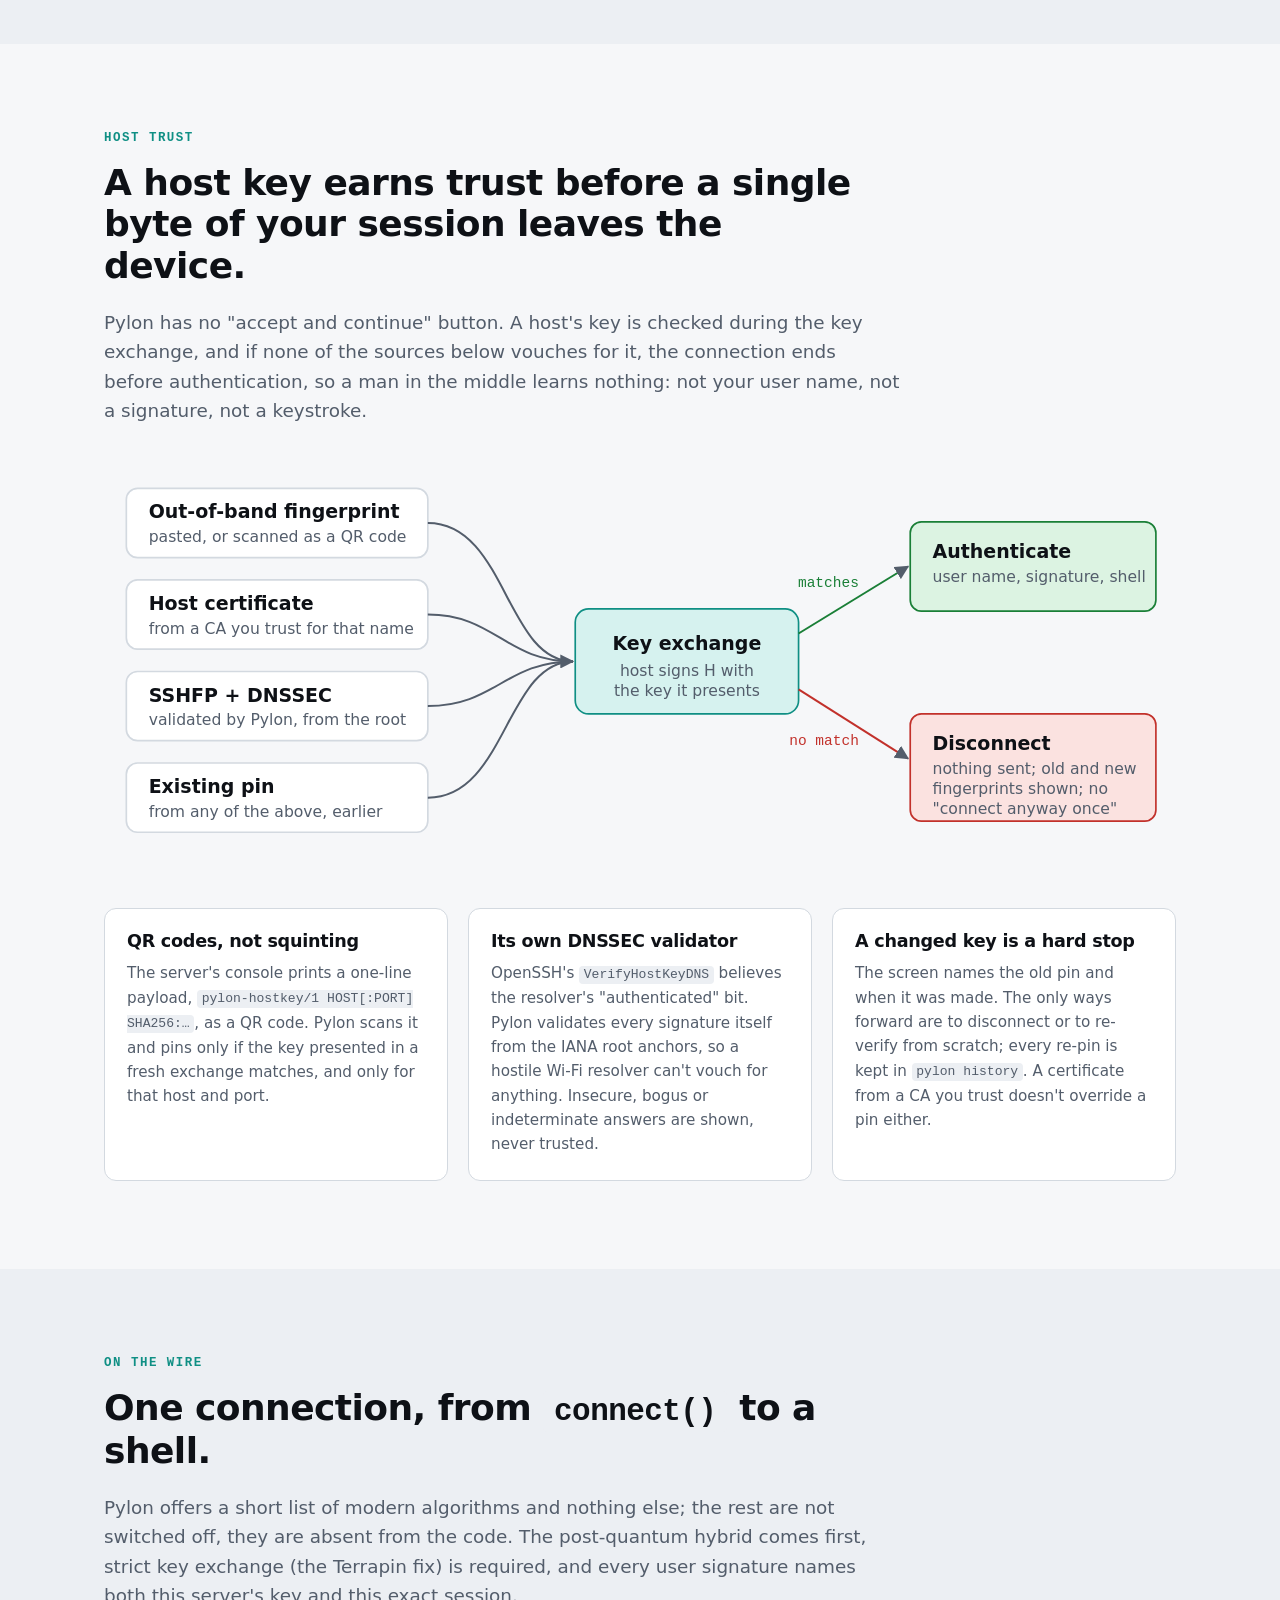
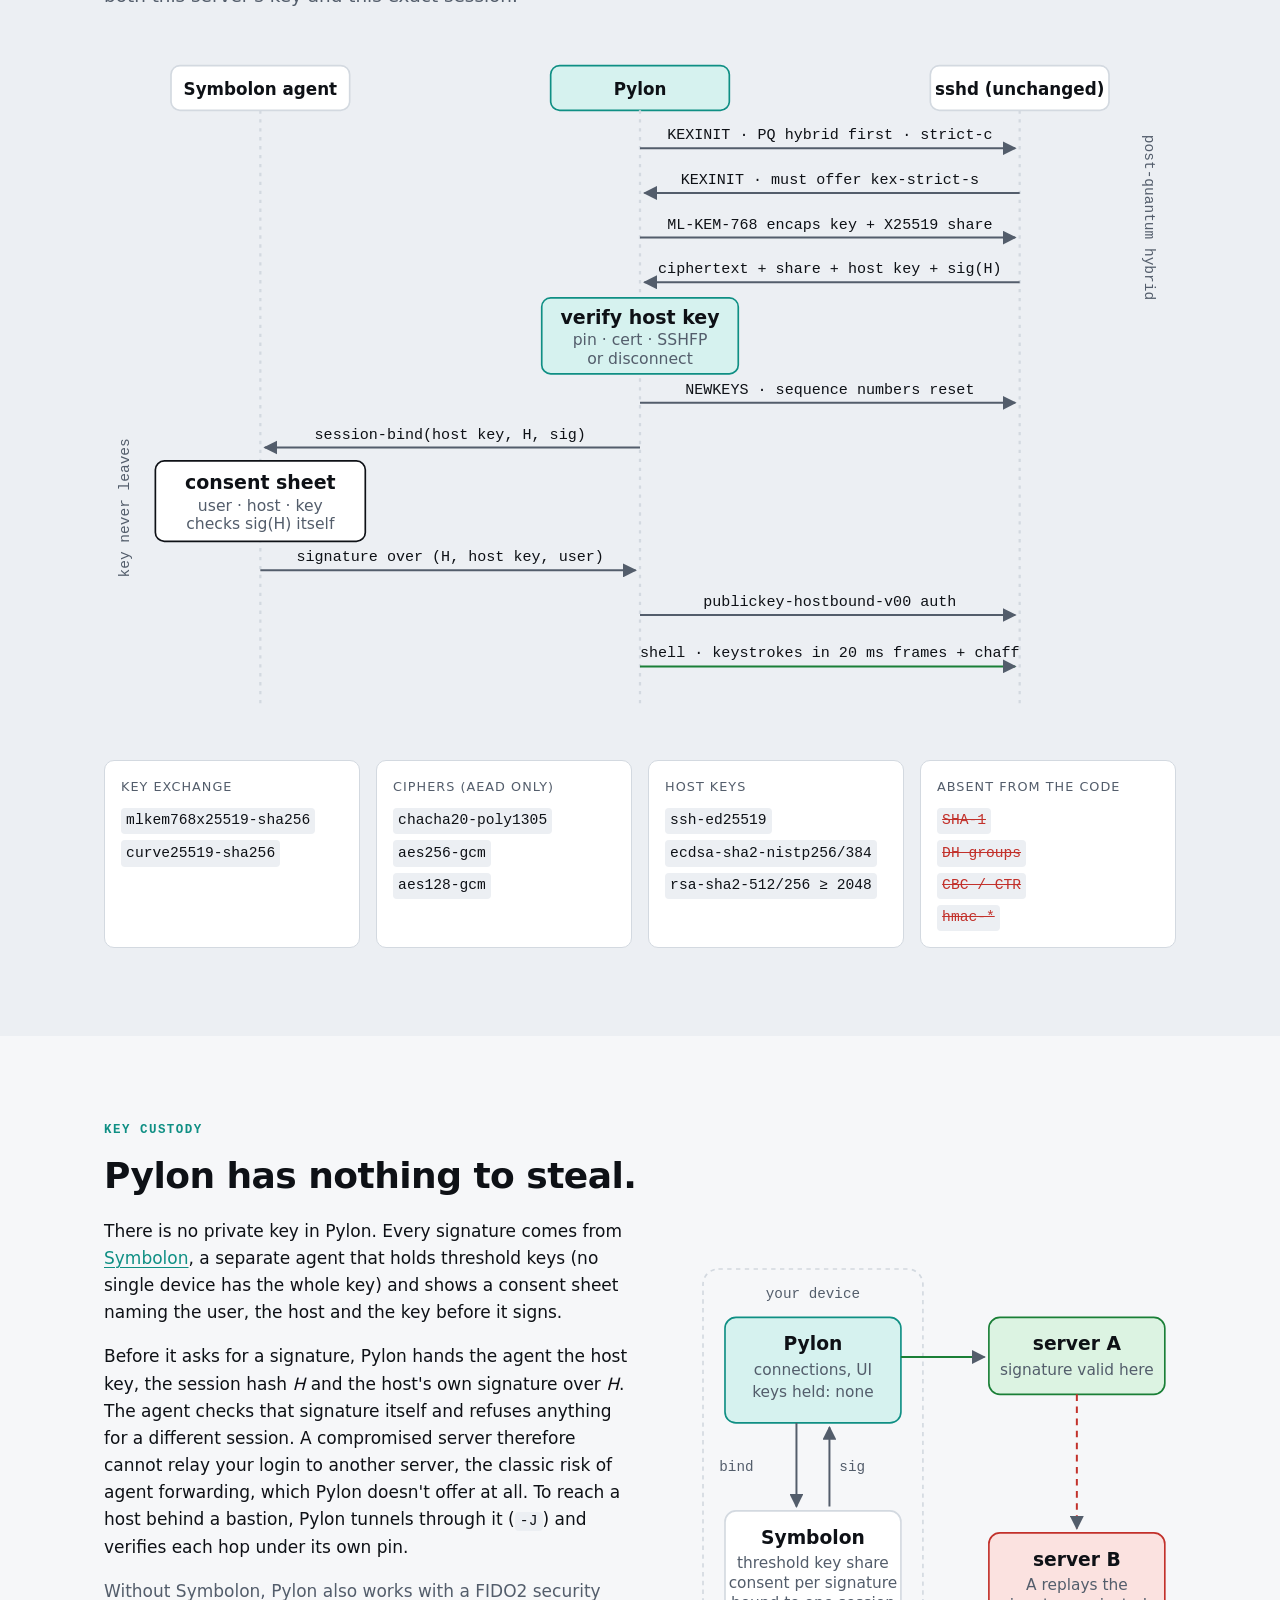
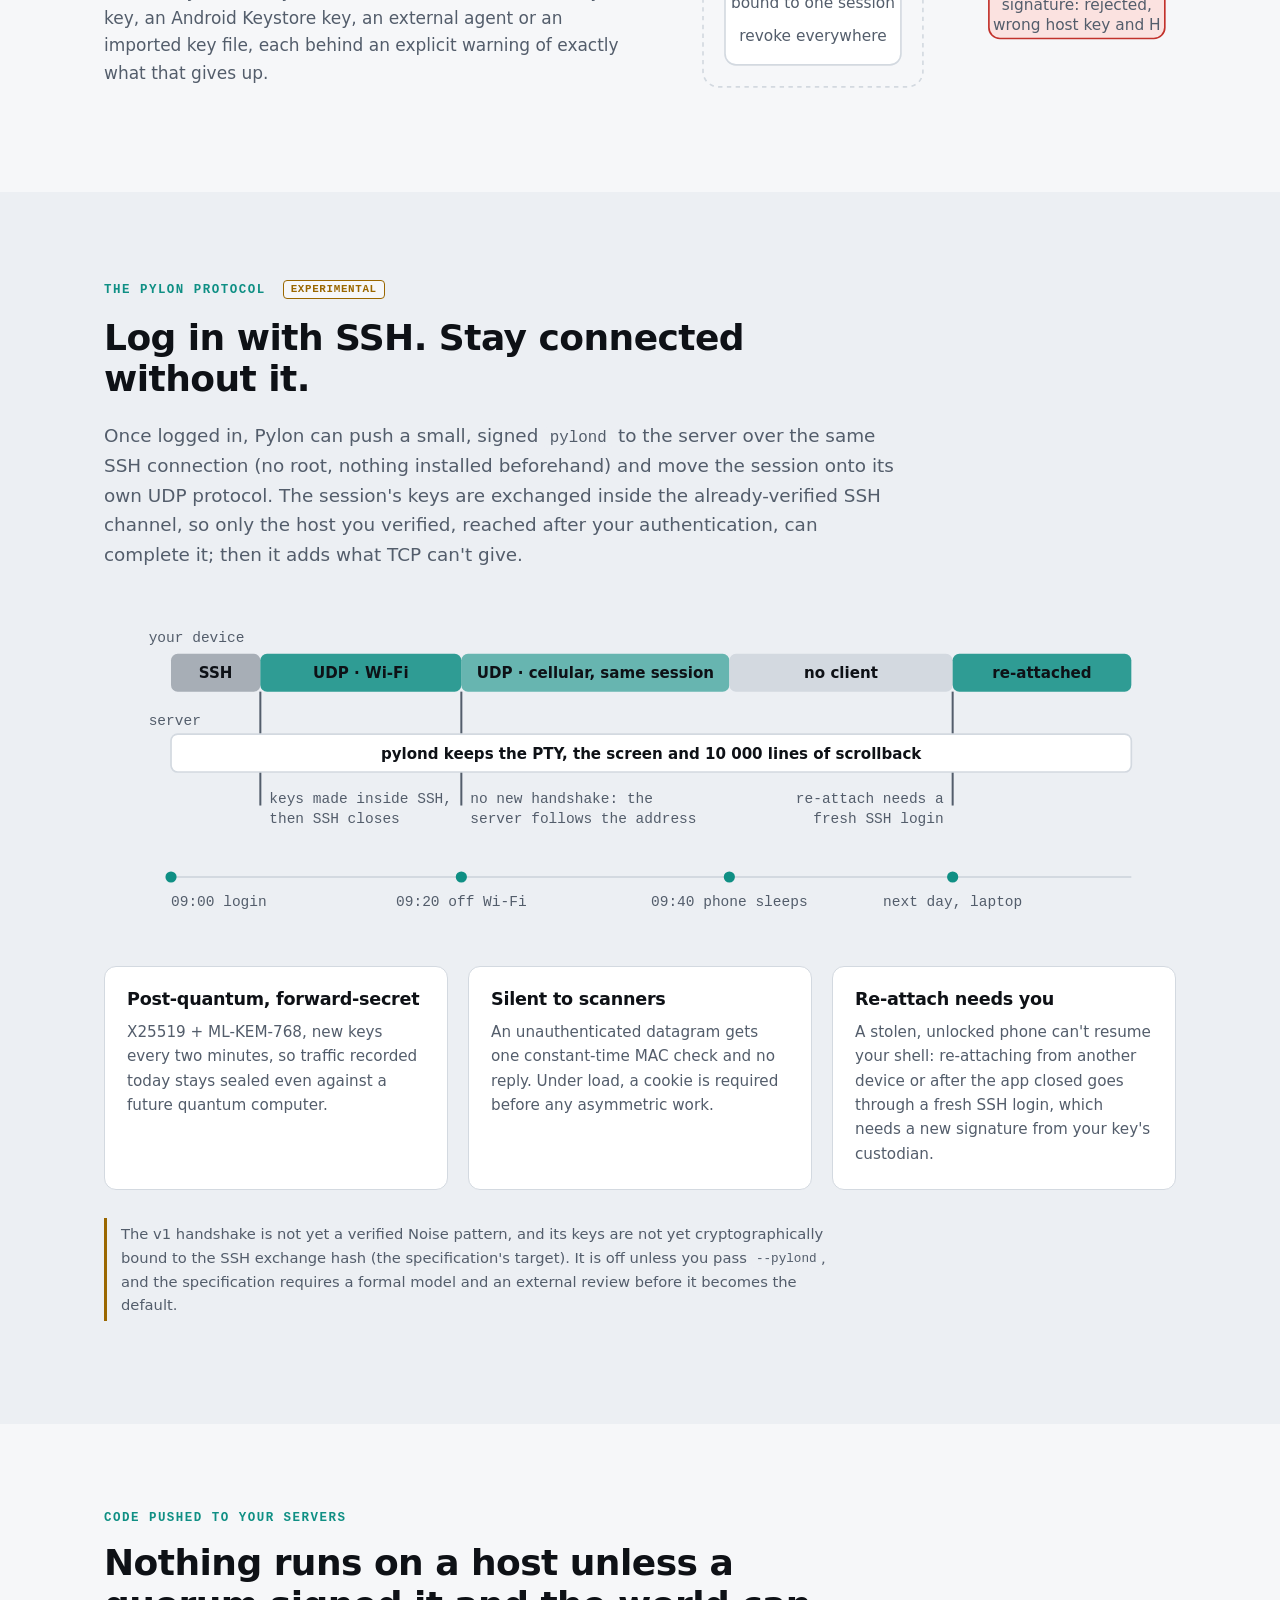
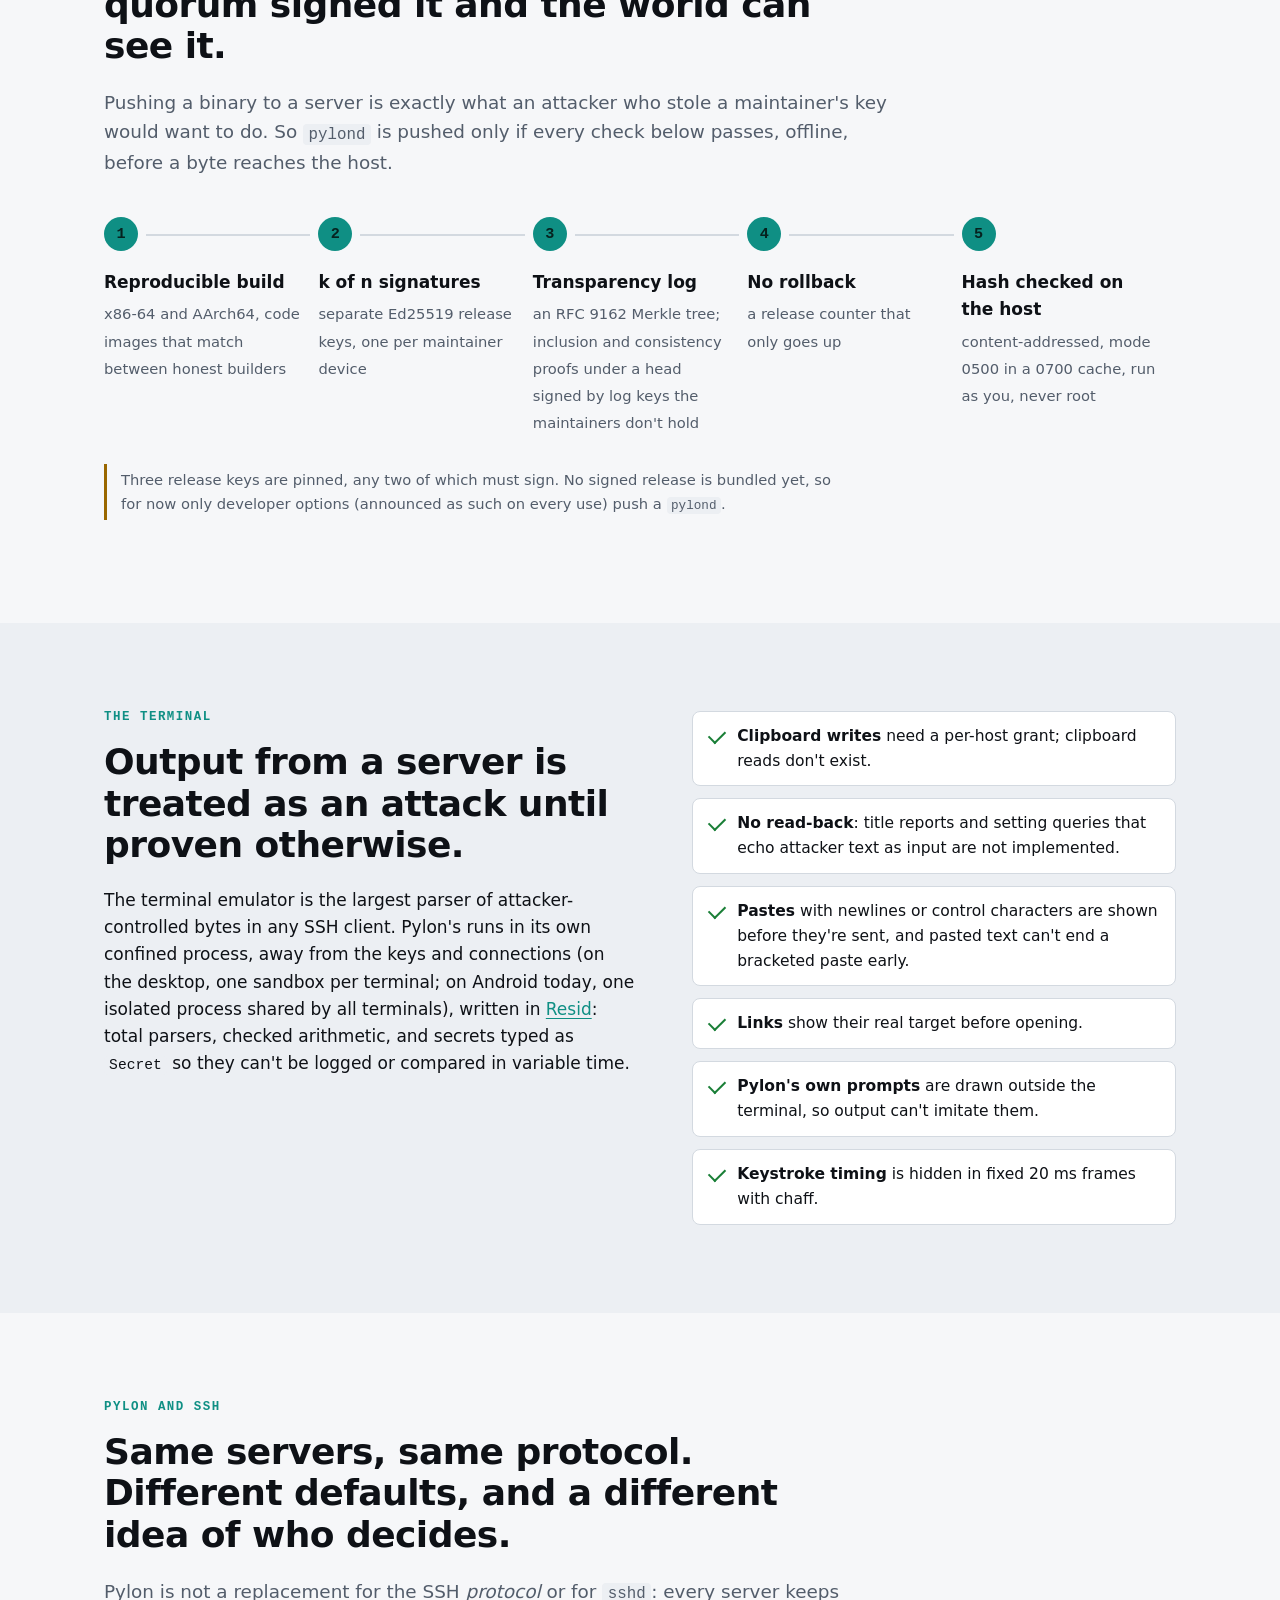
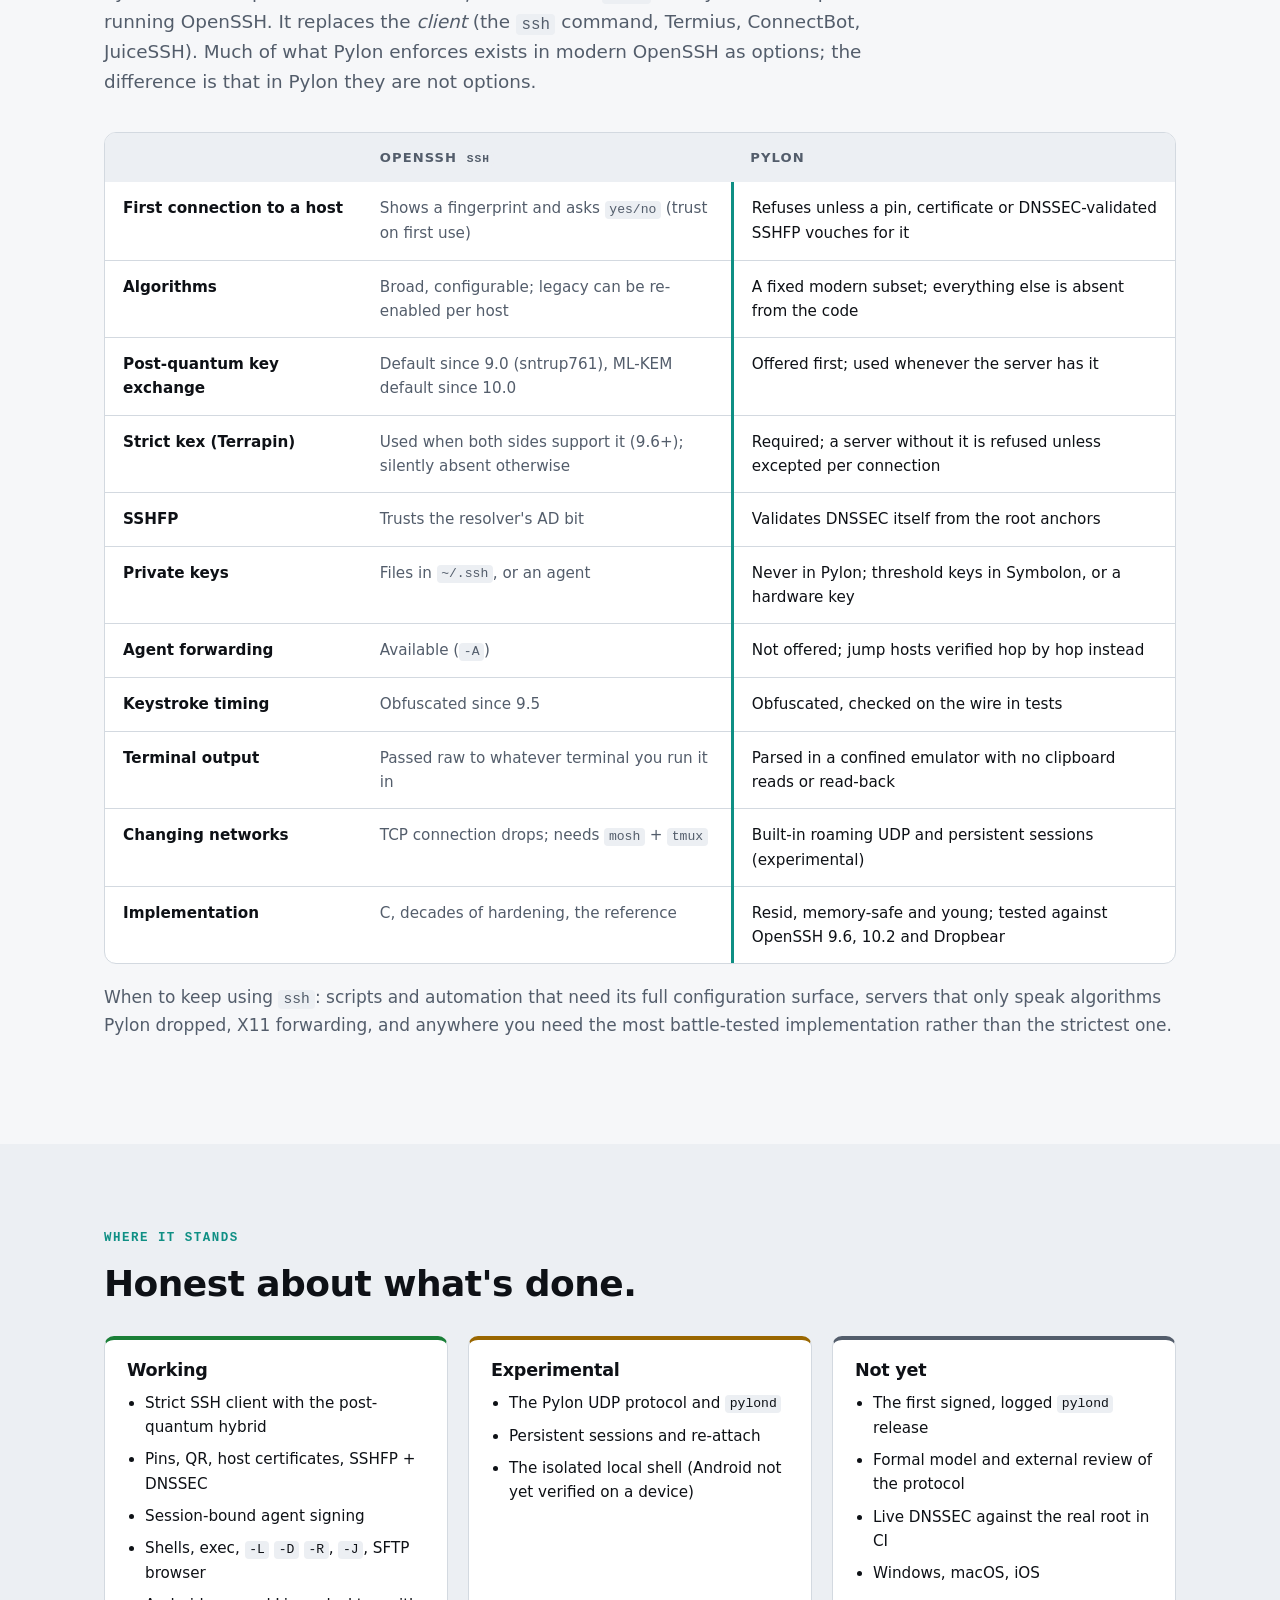
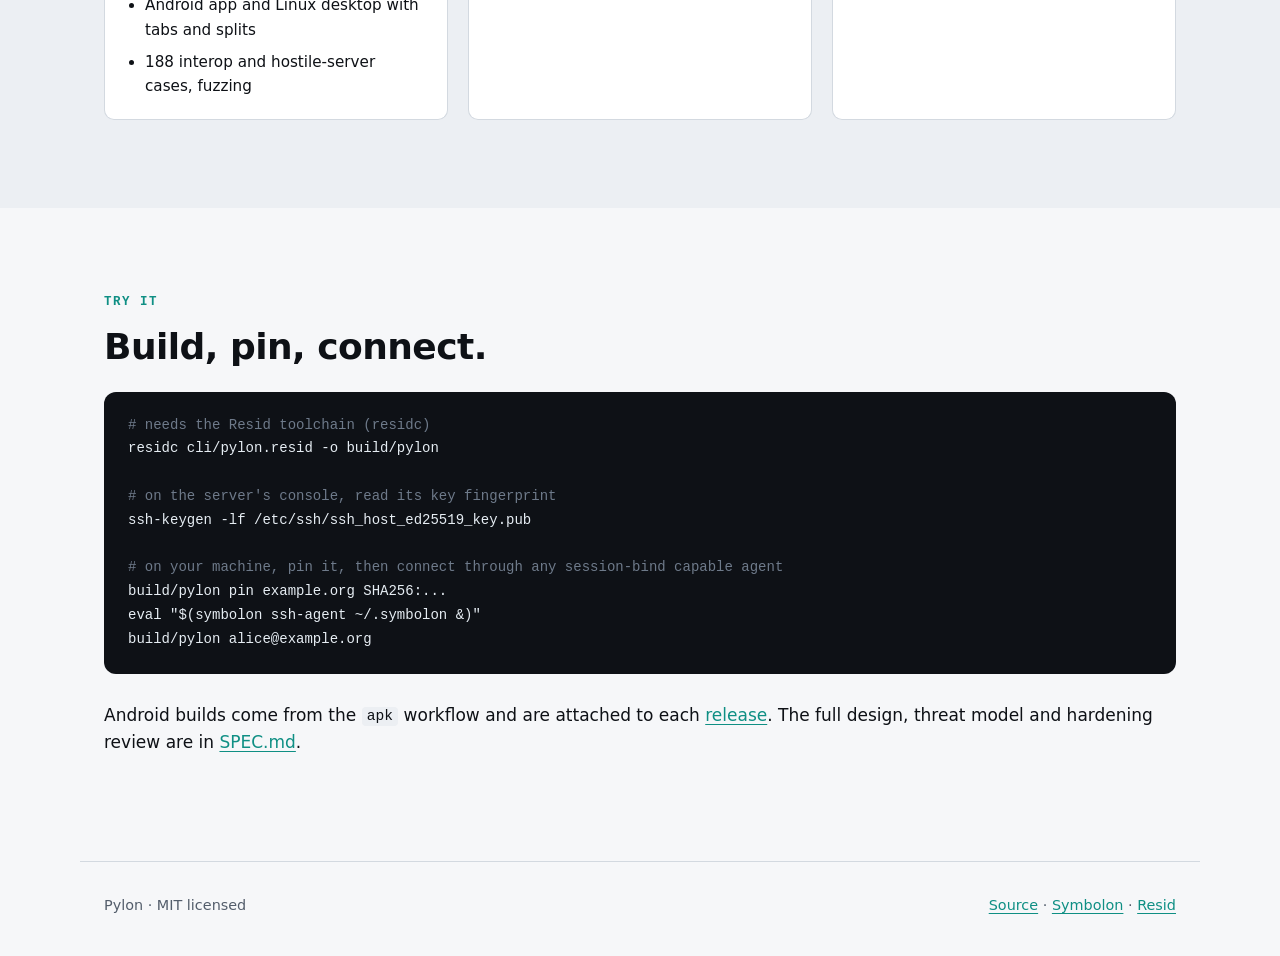
==== commit 049c841e: "Docs: the site counts the interop cases there are Co-Authored-By: Claude Opus 5.5 <noreply@anthropic" ====
--- a/docs/index.html
+++ b/docs/index.html
@@ -439,7 +439,7 @@
     <h2>Honest about what's done.</h2>
     <div class="status">
       <div class="col done"><h3>Working</h3>
-        <ul><li>Strict SSH client with the post-quantum hybrid</li><li>Pins, QR, host certificates, SSHFP + DNSSEC</li><li>Session-bound agent signing</li><li>Shells, exec, <code>-L</code> <code>-D</code> <code>-R</code>, <code>-J</code>, SFTP browser</li><li>Android app and Linux desktop with tabs and splits</li><li>153 interop and hostile-server cases, fuzzing</li></ul></div>
+        <ul><li>Strict SSH client with the post-quantum hybrid</li><li>Pins, QR, host certificates, SSHFP + DNSSEC</li><li>Session-bound agent signing</li><li>Shells, exec, <code>-L</code> <code>-D</code> <code>-R</code>, <code>-J</code>, SFTP browser</li><li>Android app and Linux desktop with tabs and splits</li><li>188 interop and hostile-server cases, fuzzing</li></ul></div>
       <div class="col exp"><h3>Experimental</h3>
         <ul><li>The Pylon UDP protocol and <code>pylond</code></li><li>Persistent sessions and re-attach</li><li>The isolated local shell (Android not yet verified on a device)</li></ul></div>
       <div class="col todo"><h3>Not yet</h3>
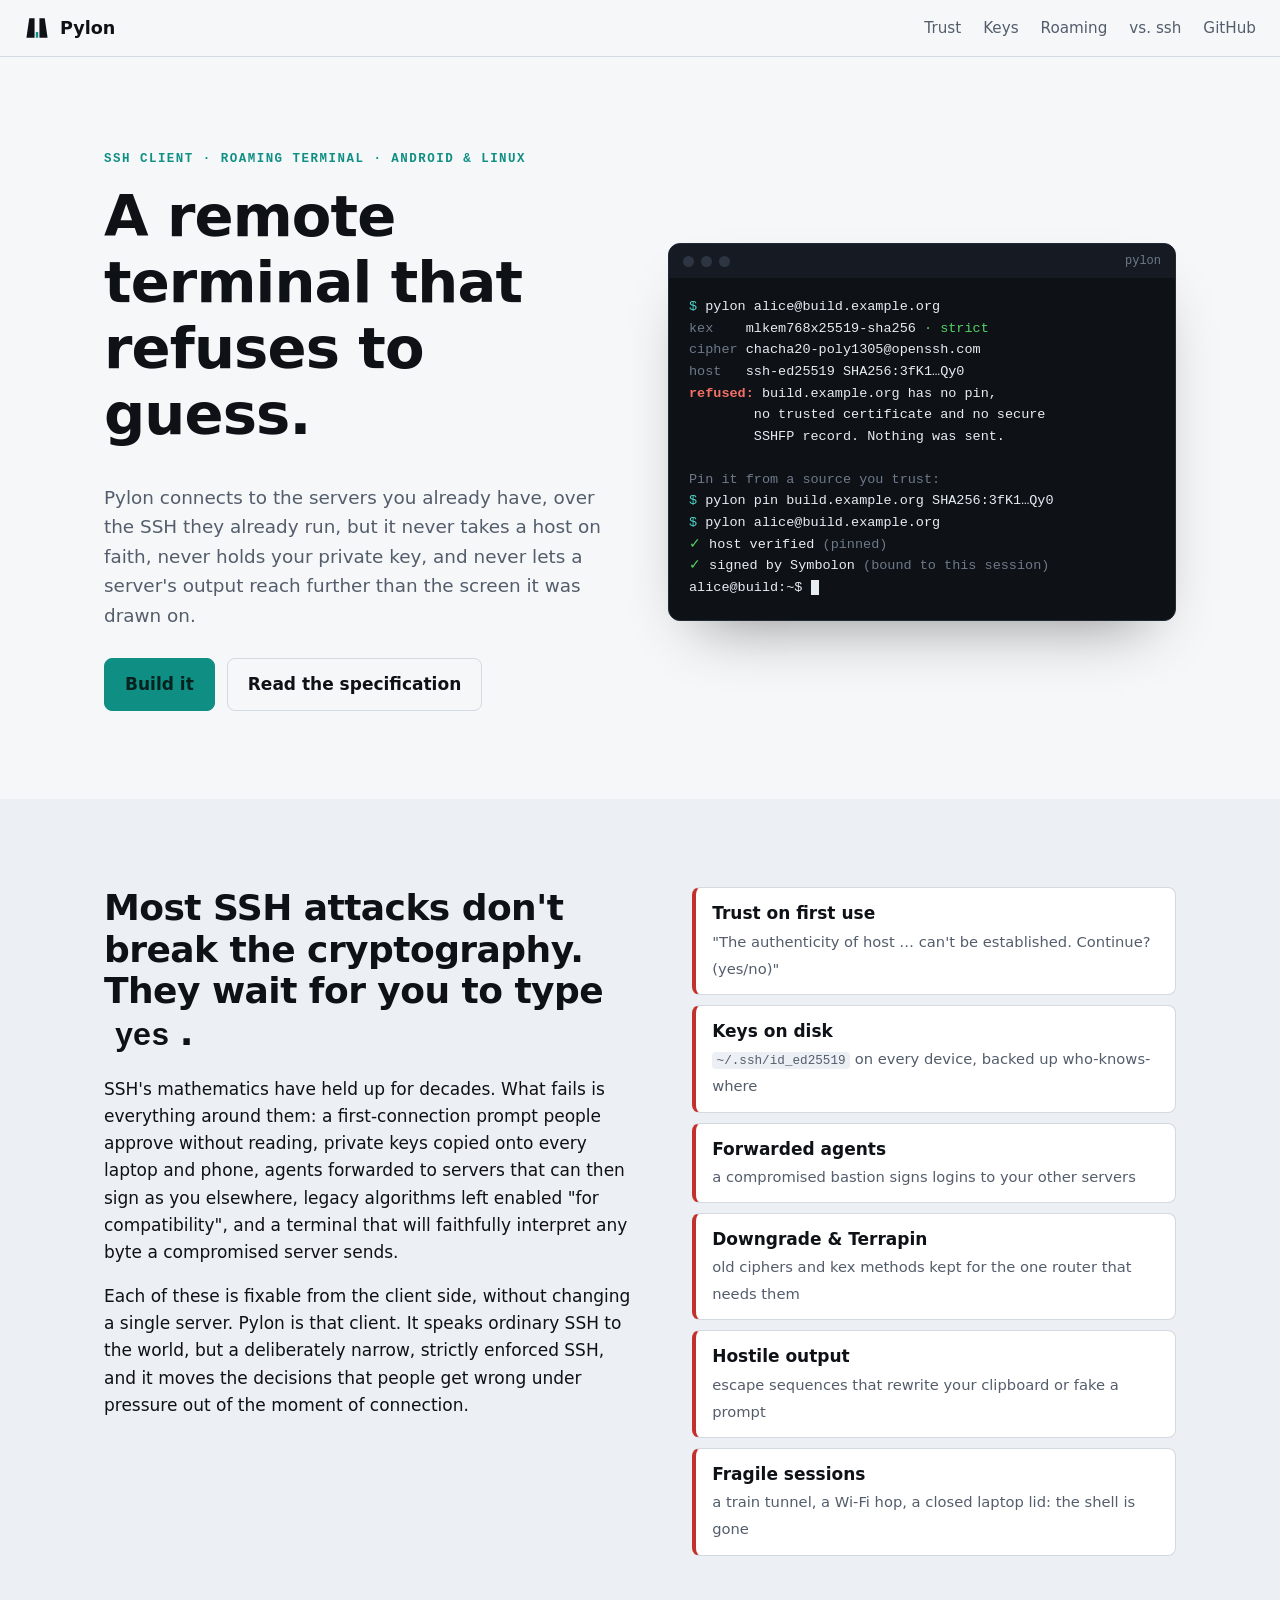
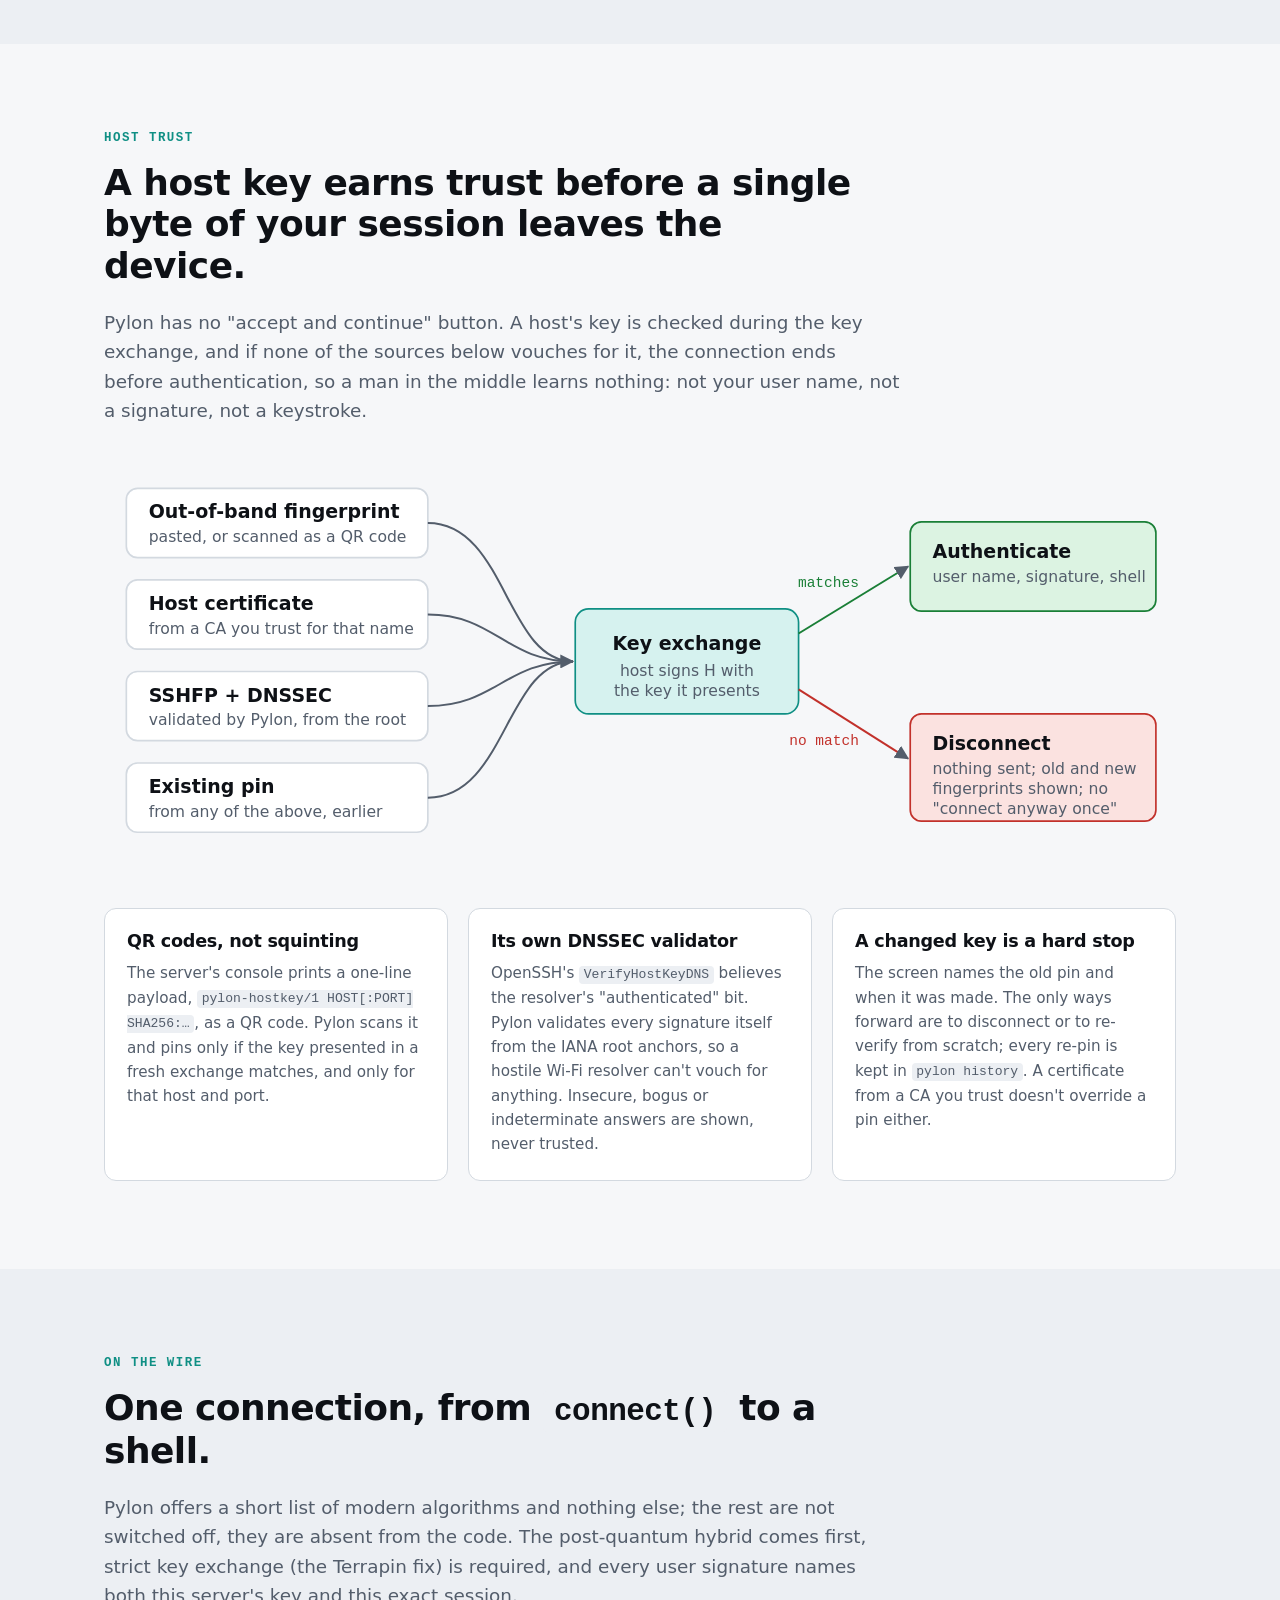
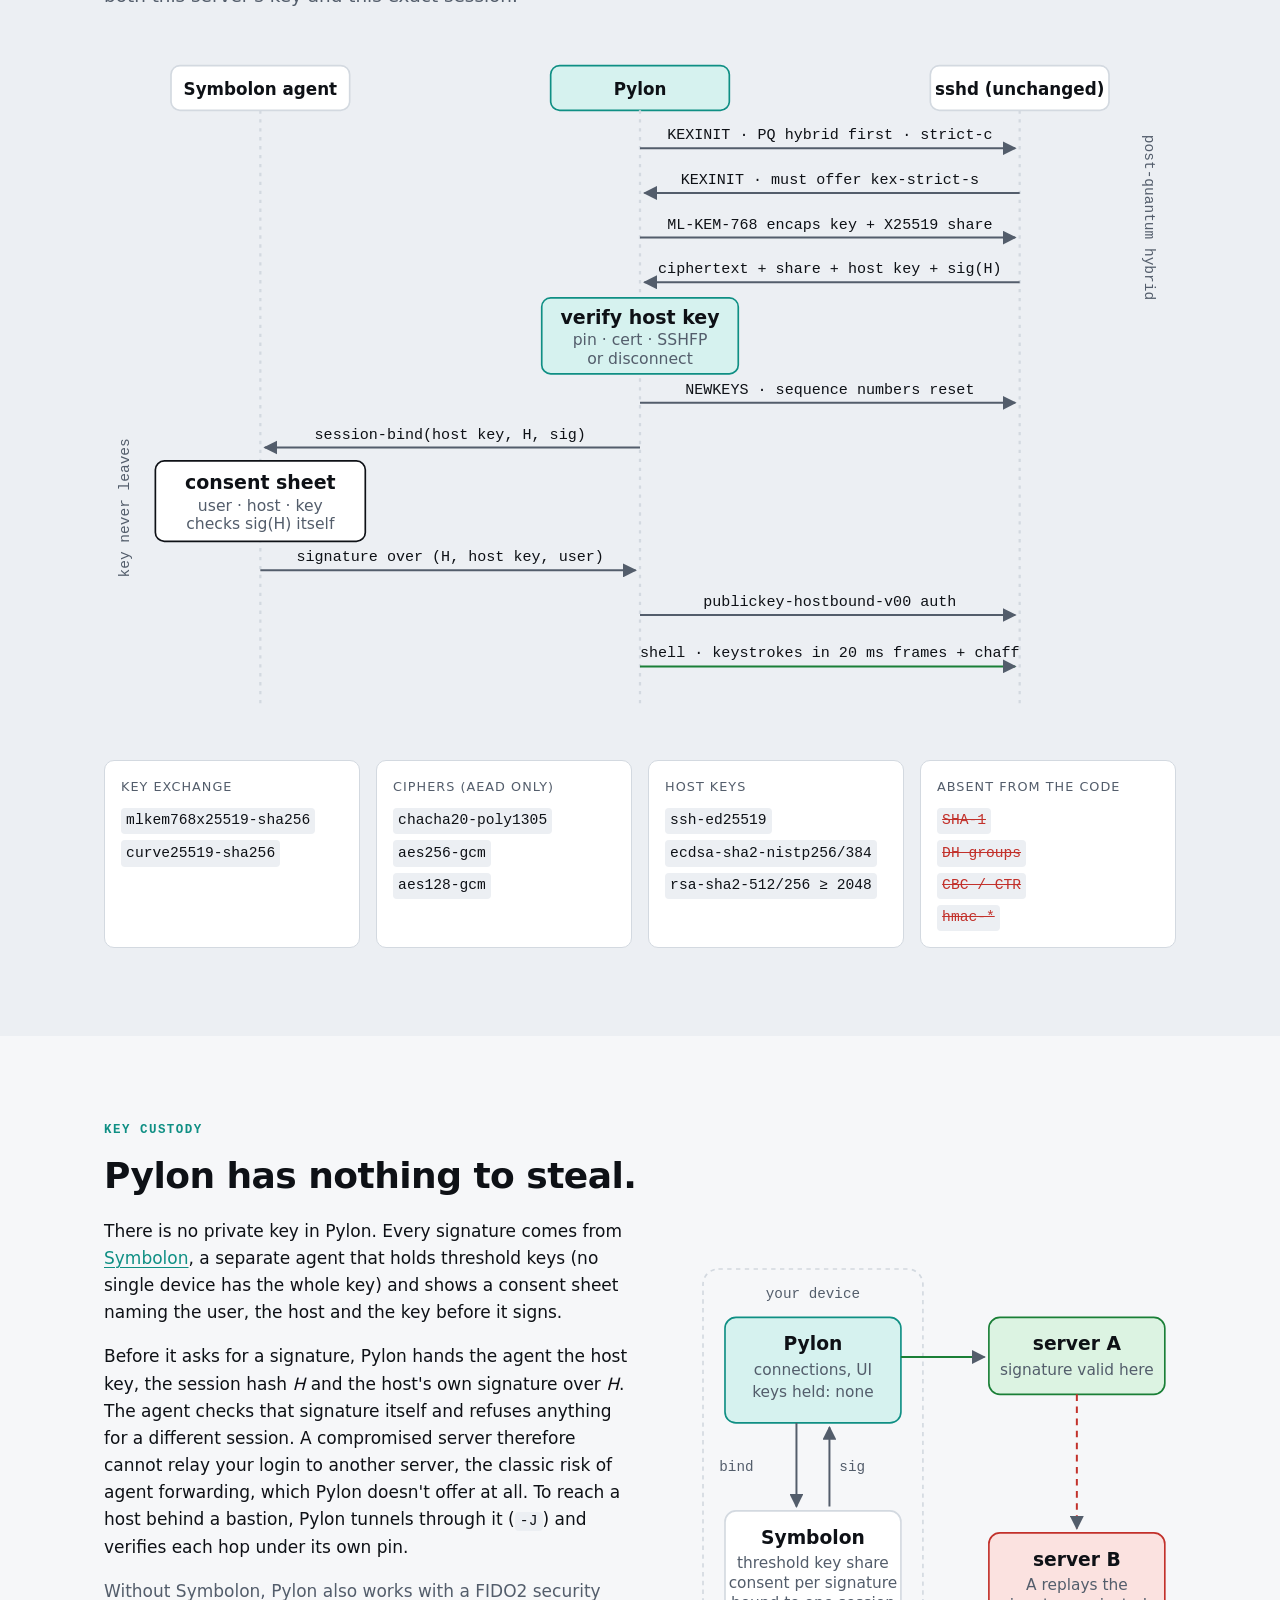
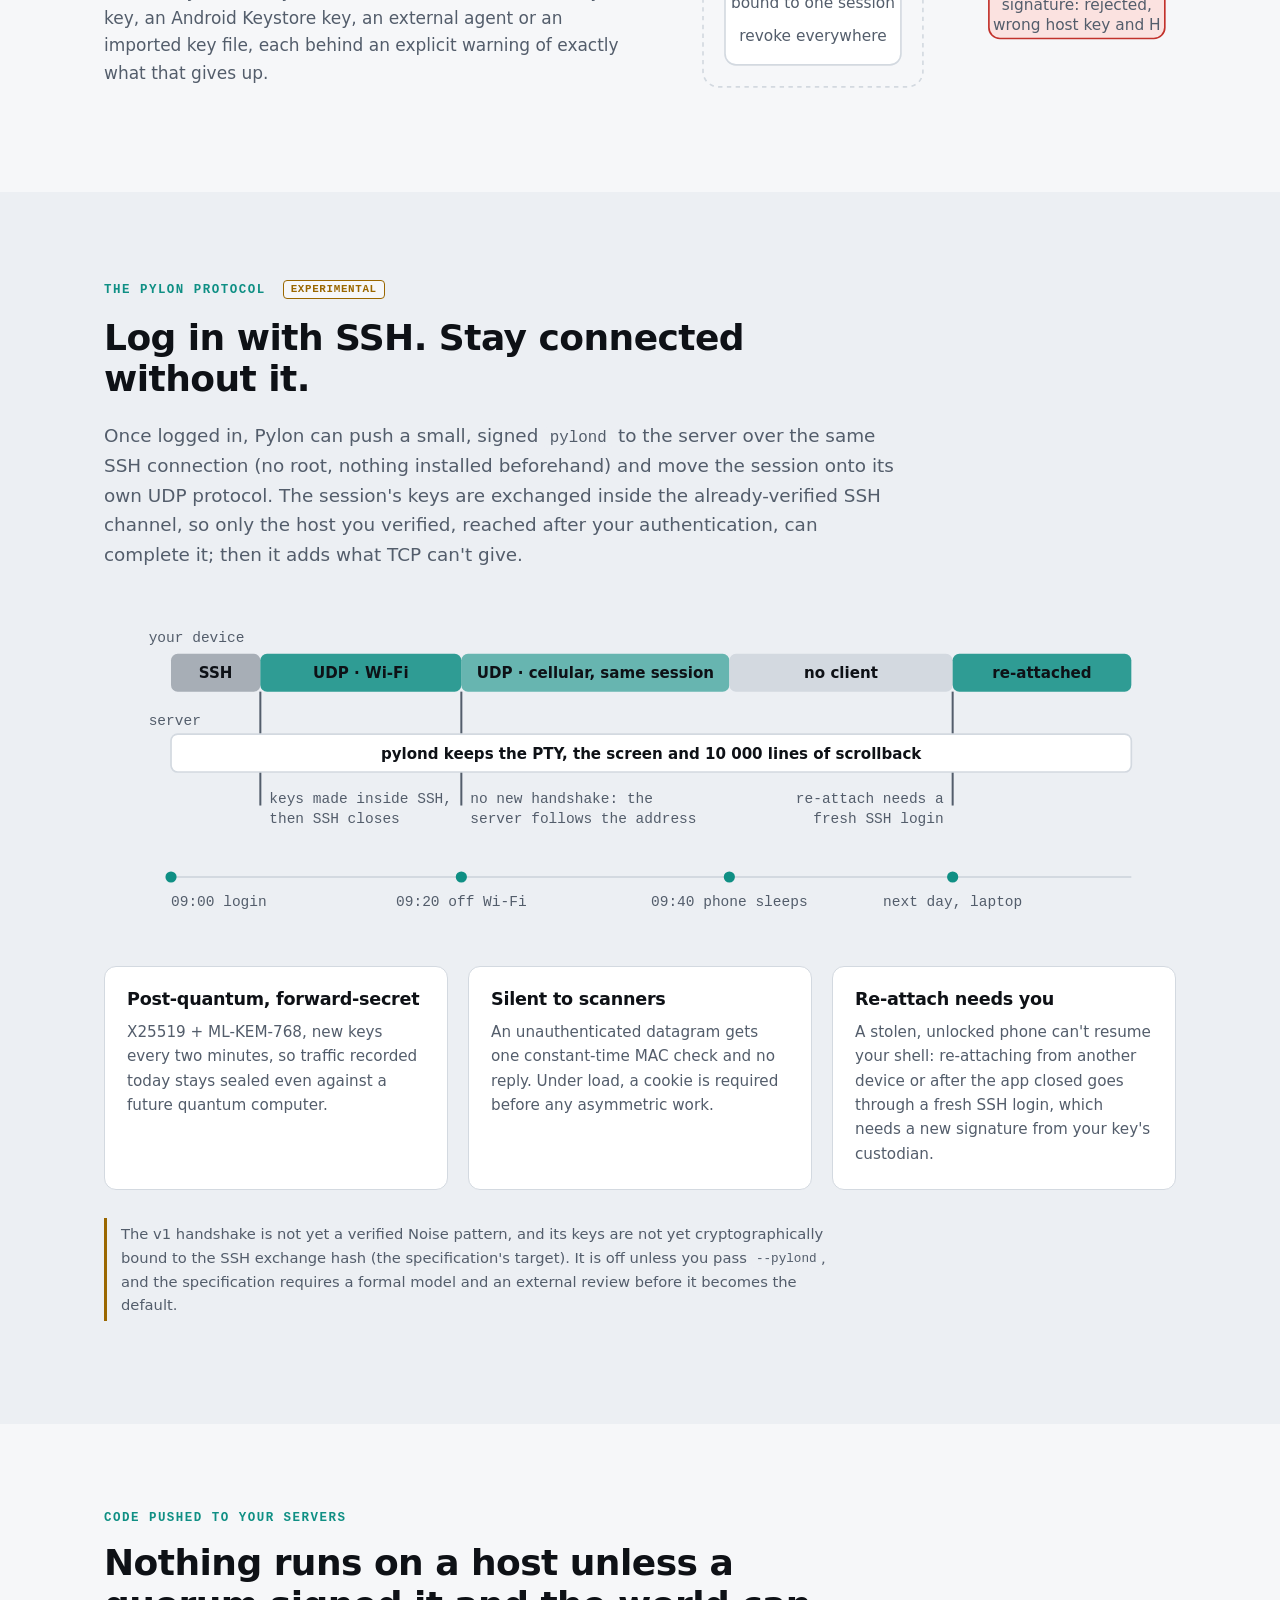
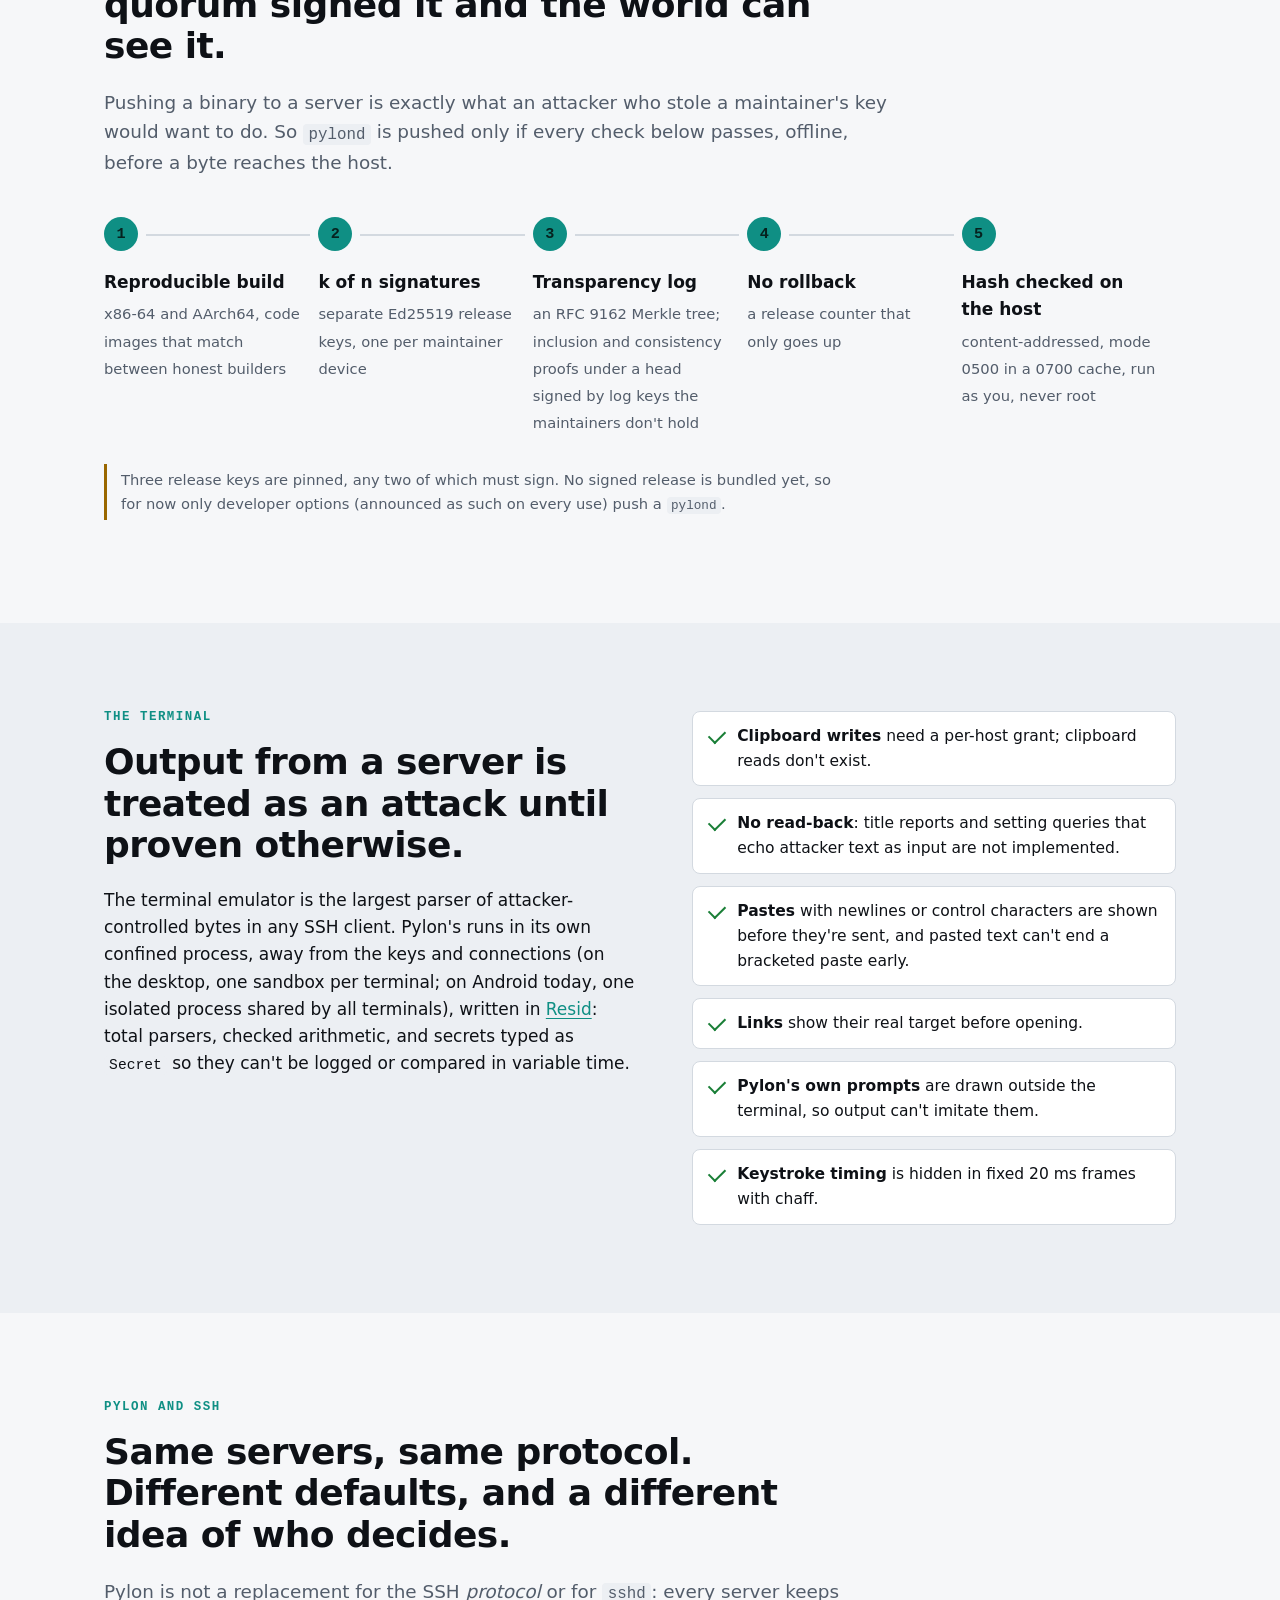
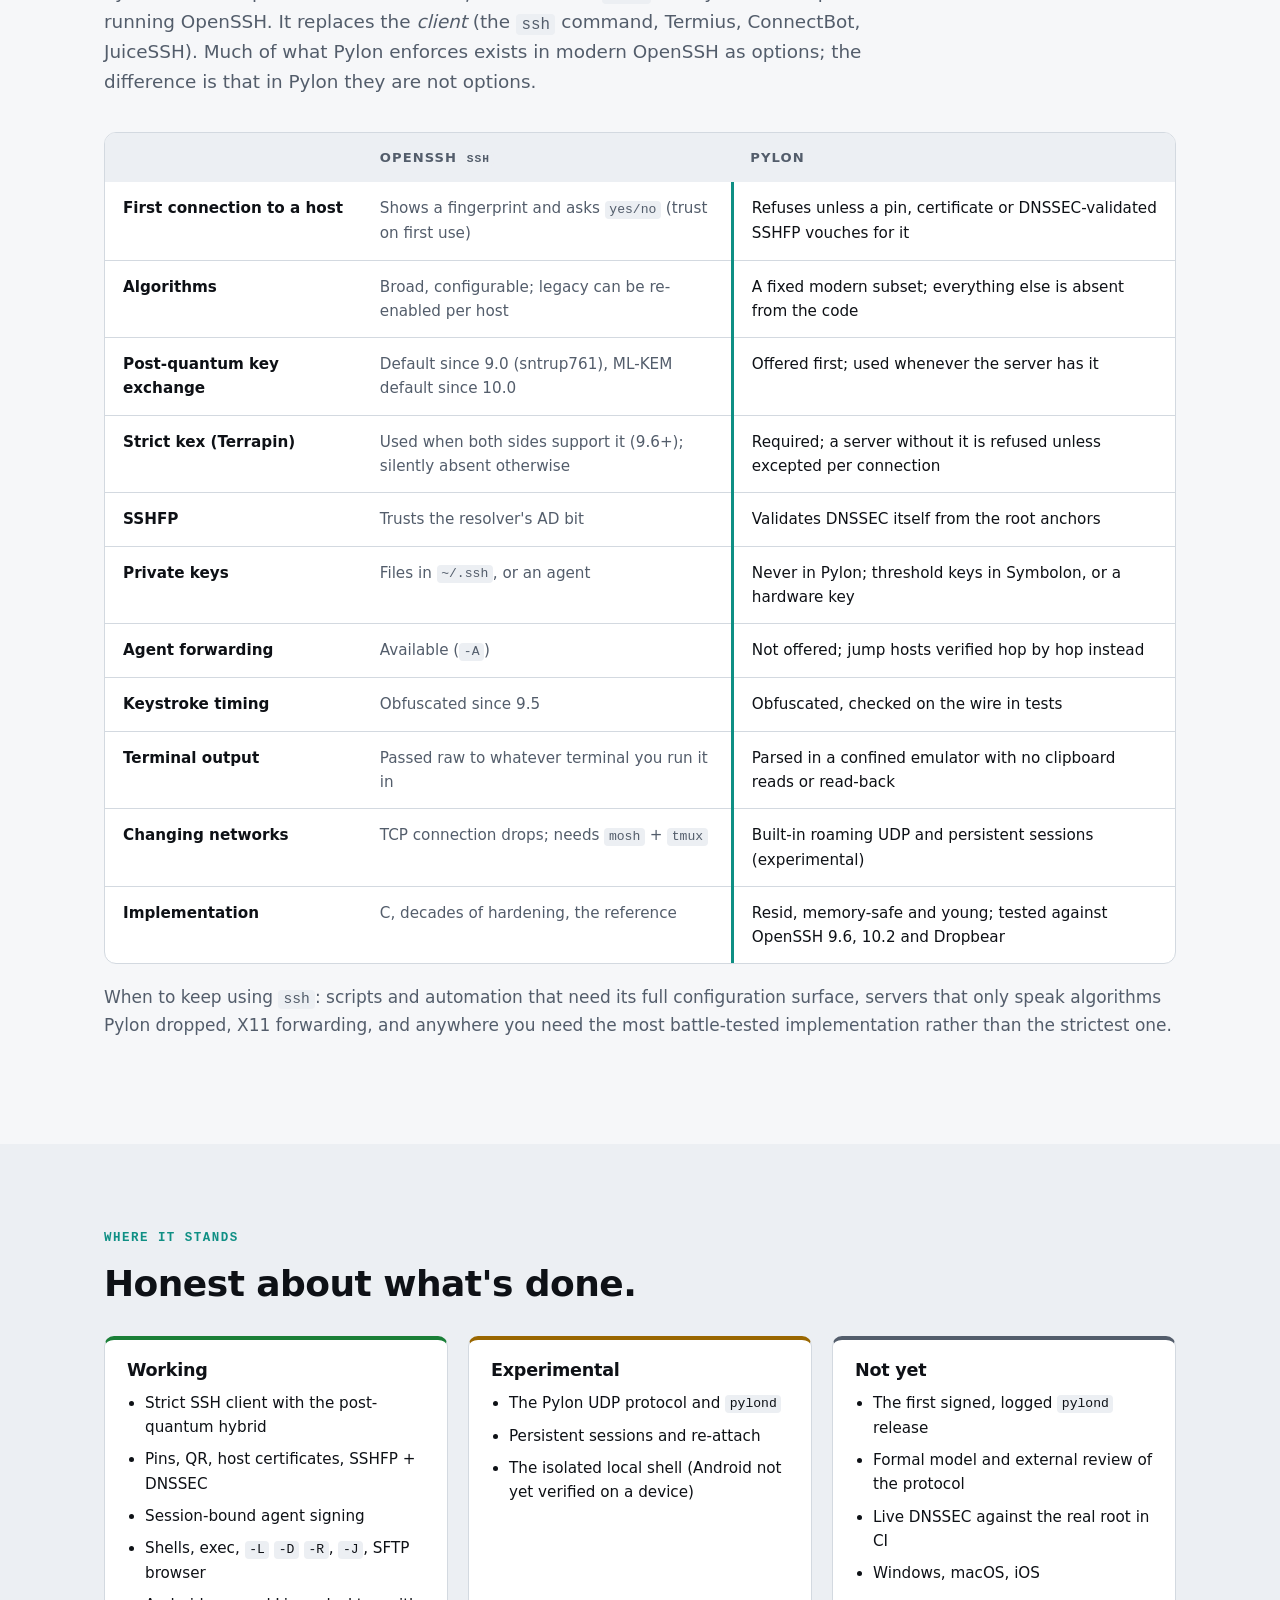
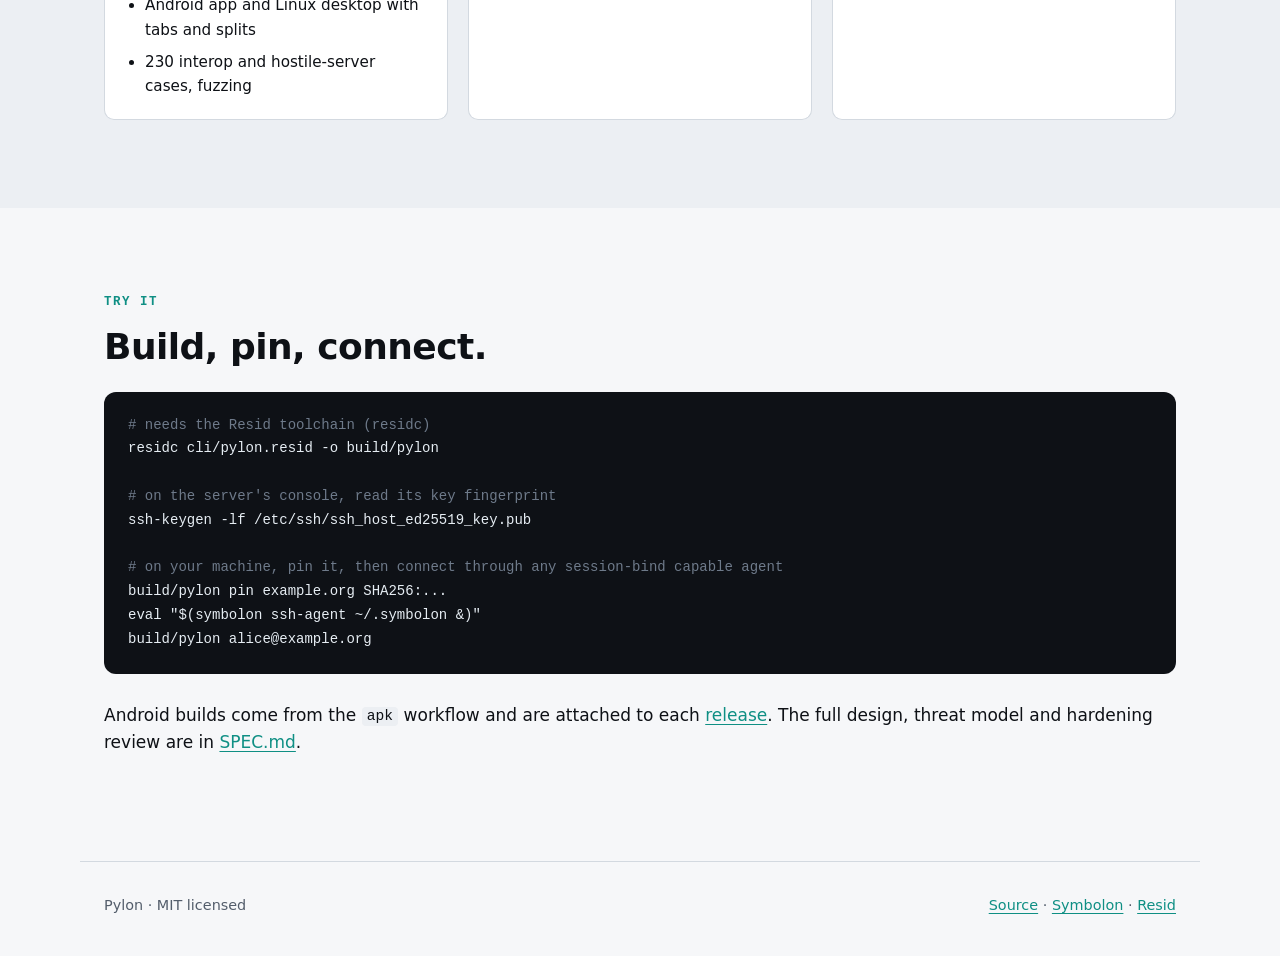
==== commit dadba8d1: "Docs: 230 interoperability cases Co-Authored-By: Claude Opus 5.5 <noreply@anthropic.com> Claude-Sess" ====
--- a/docs/index.html
+++ b/docs/index.html
@@ -439,7 +439,7 @@
     <h2>Honest about what's done.</h2>
     <div class="status">
       <div class="col done"><h3>Working</h3>
-        <ul><li>Strict SSH client with the post-quantum hybrid</li><li>Pins, QR, host certificates, SSHFP + DNSSEC</li><li>Session-bound agent signing</li><li>Shells, exec, <code>-L</code> <code>-D</code> <code>-R</code>, <code>-J</code>, SFTP browser</li><li>Android app and Linux desktop with tabs and splits</li><li>188 interop and hostile-server cases, fuzzing</li></ul></div>
+        <ul><li>Strict SSH client with the post-quantum hybrid</li><li>Pins, QR, host certificates, SSHFP + DNSSEC</li><li>Session-bound agent signing</li><li>Shells, exec, <code>-L</code> <code>-D</code> <code>-R</code>, <code>-J</code>, SFTP browser</li><li>Android app and Linux desktop with tabs and splits</li><li>230 interop and hostile-server cases, fuzzing</li></ul></div>
       <div class="col exp"><h3>Experimental</h3>
         <ul><li>The Pylon UDP protocol and <code>pylond</code></li><li>Persistent sessions and re-attach</li><li>The isolated local shell (Android not yet verified on a device)</li></ul></div>
       <div class="col todo"><h3>Not yet</h3>
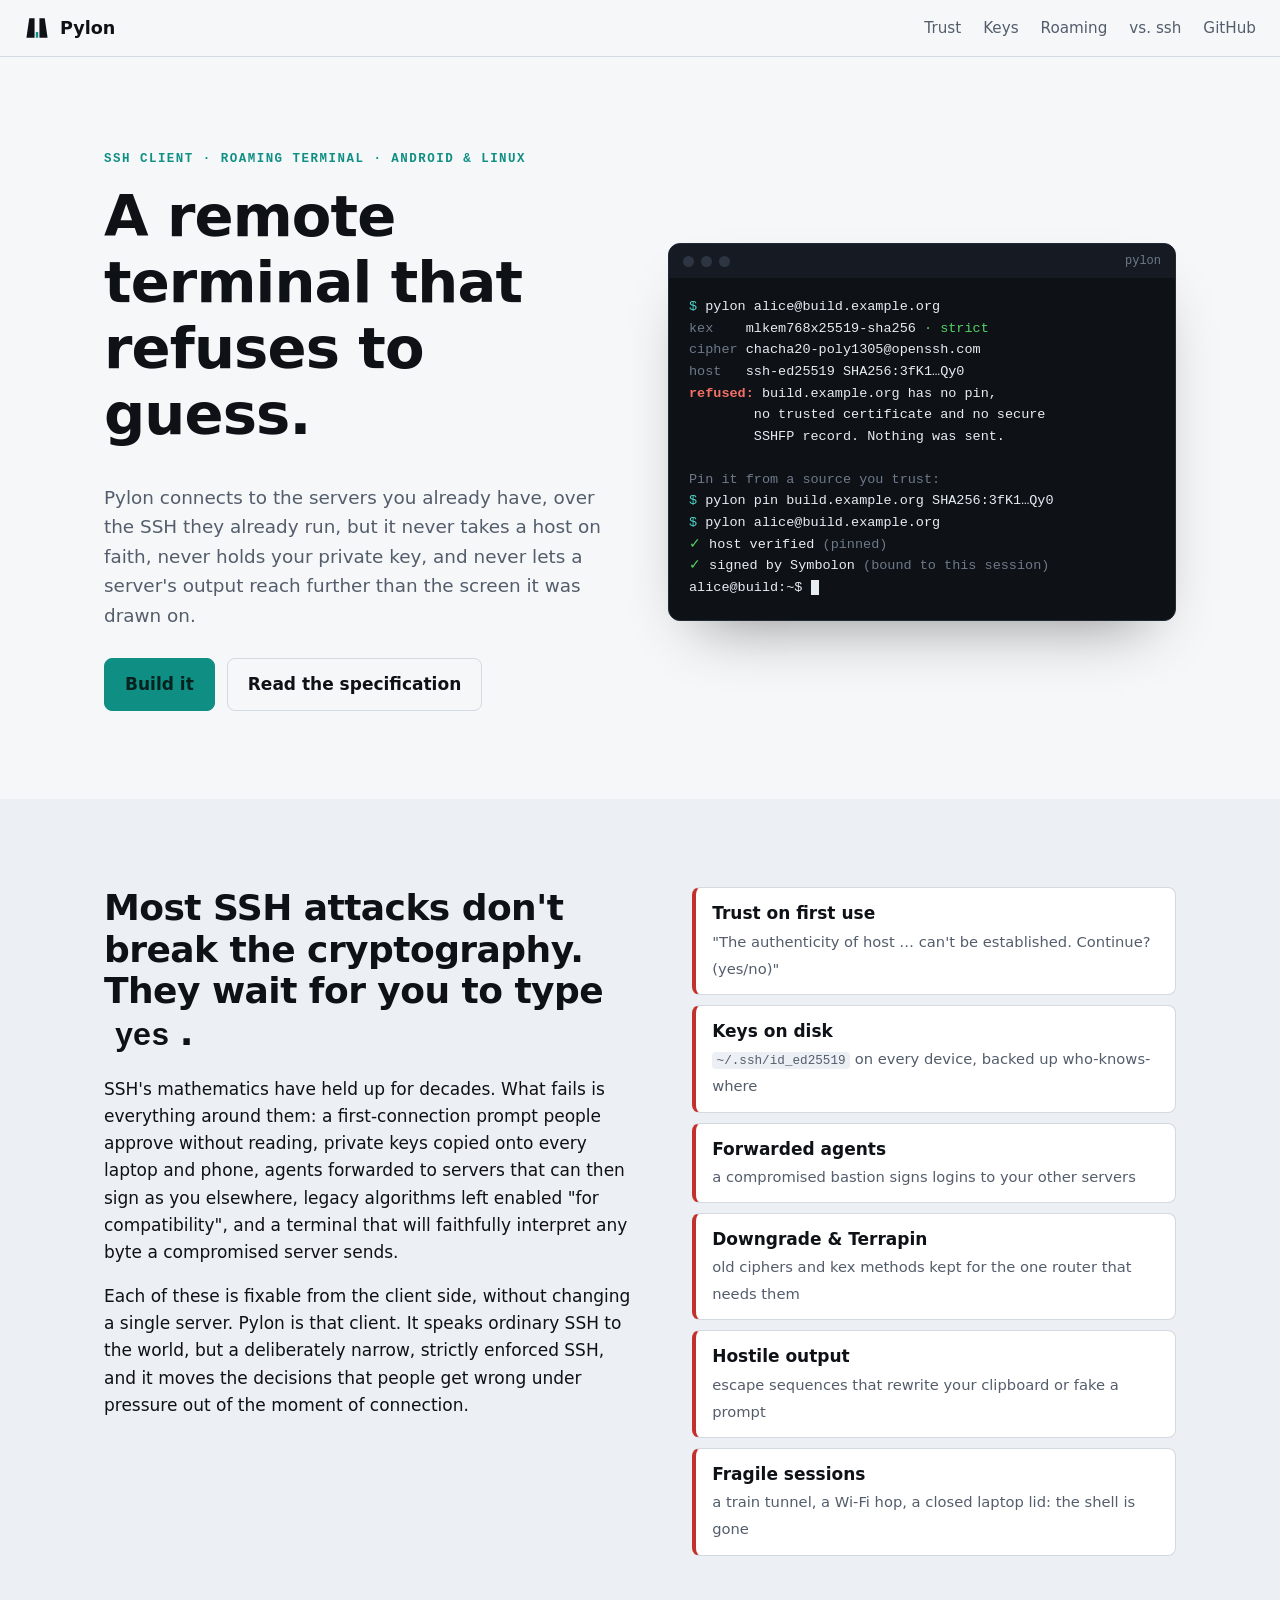
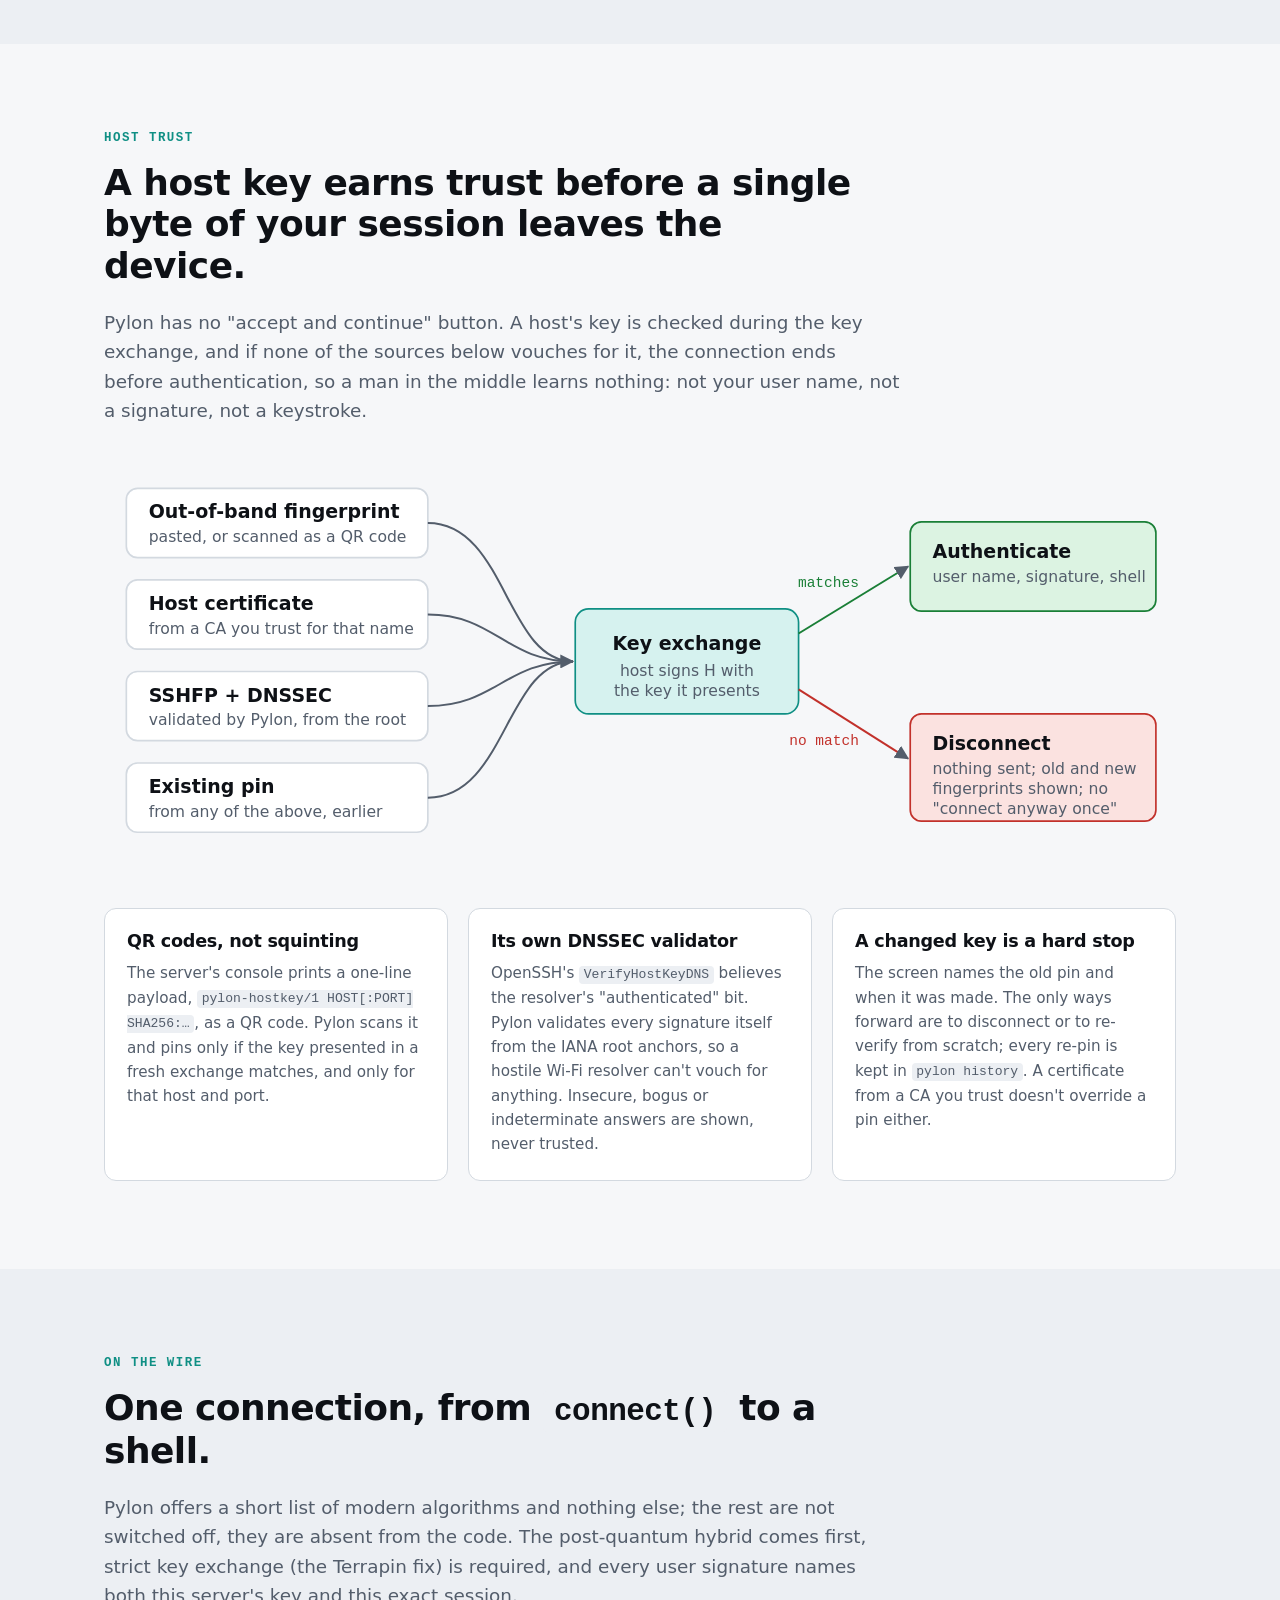
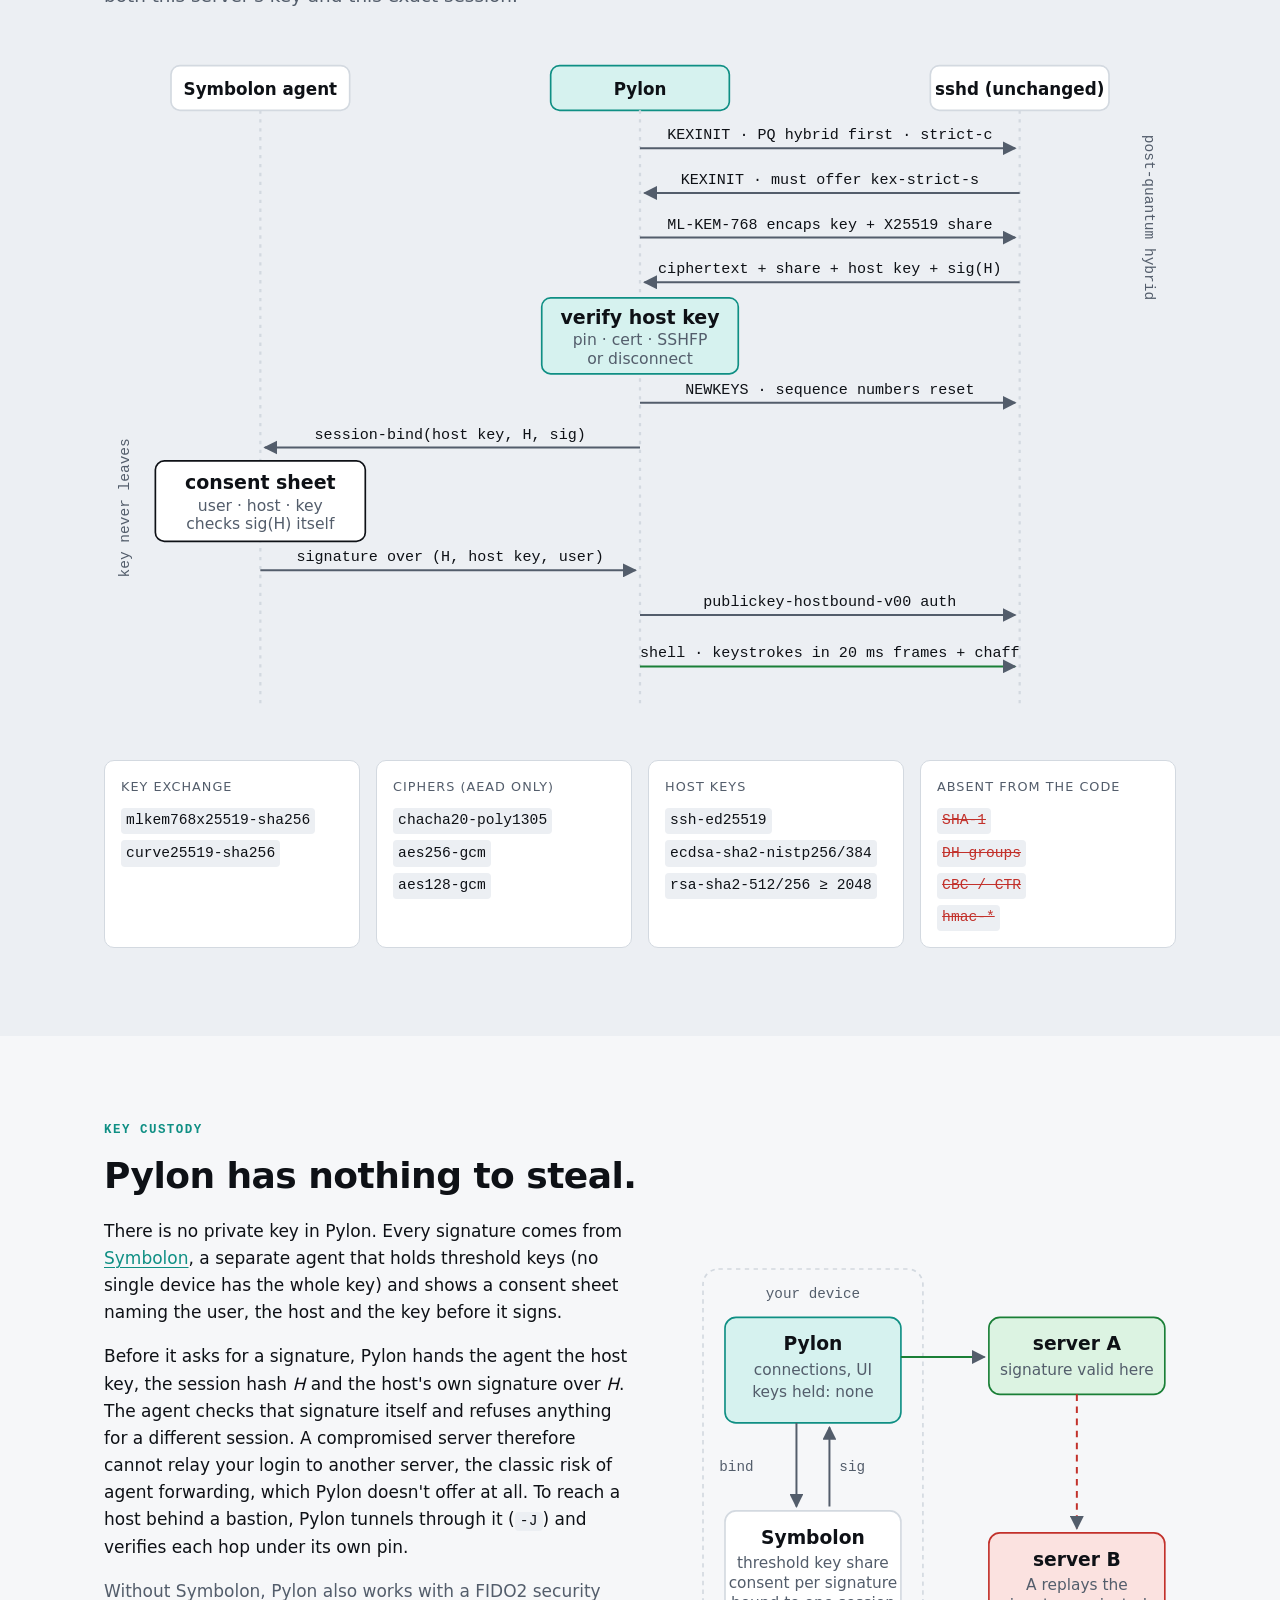
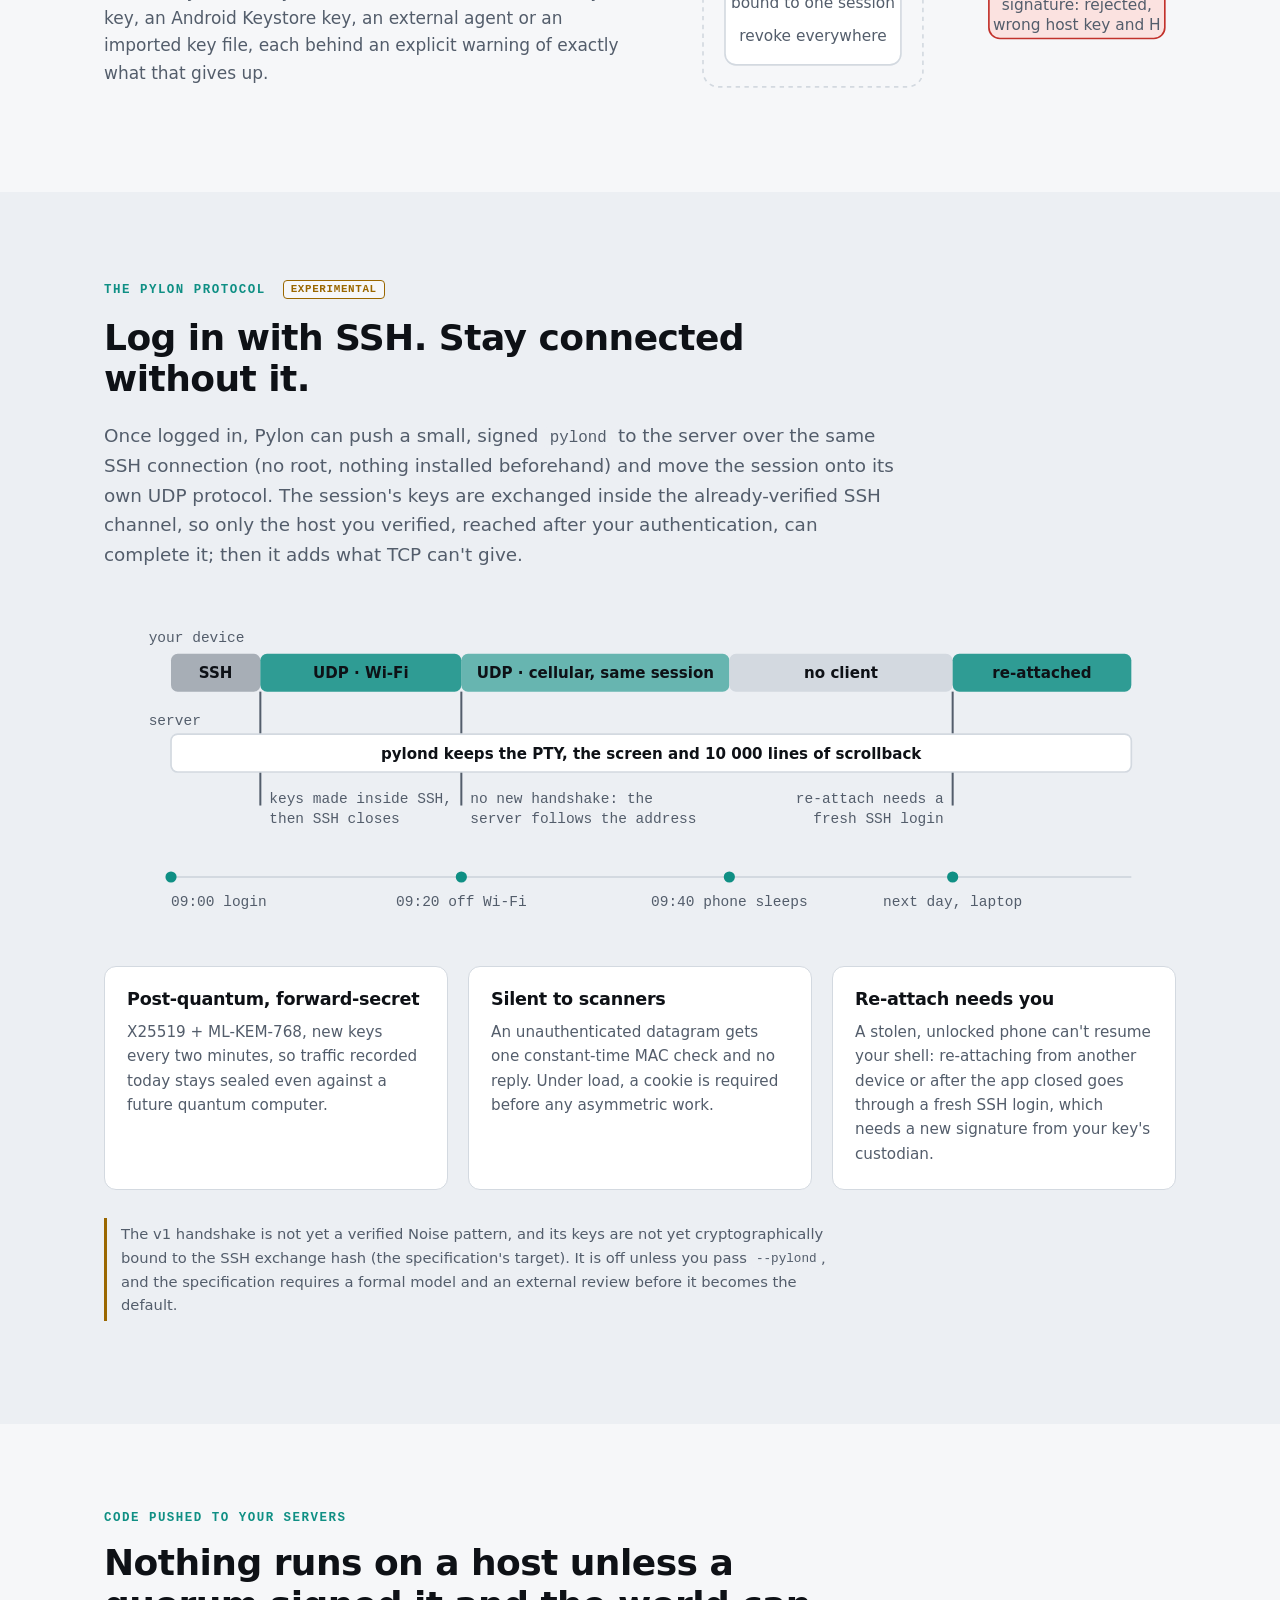
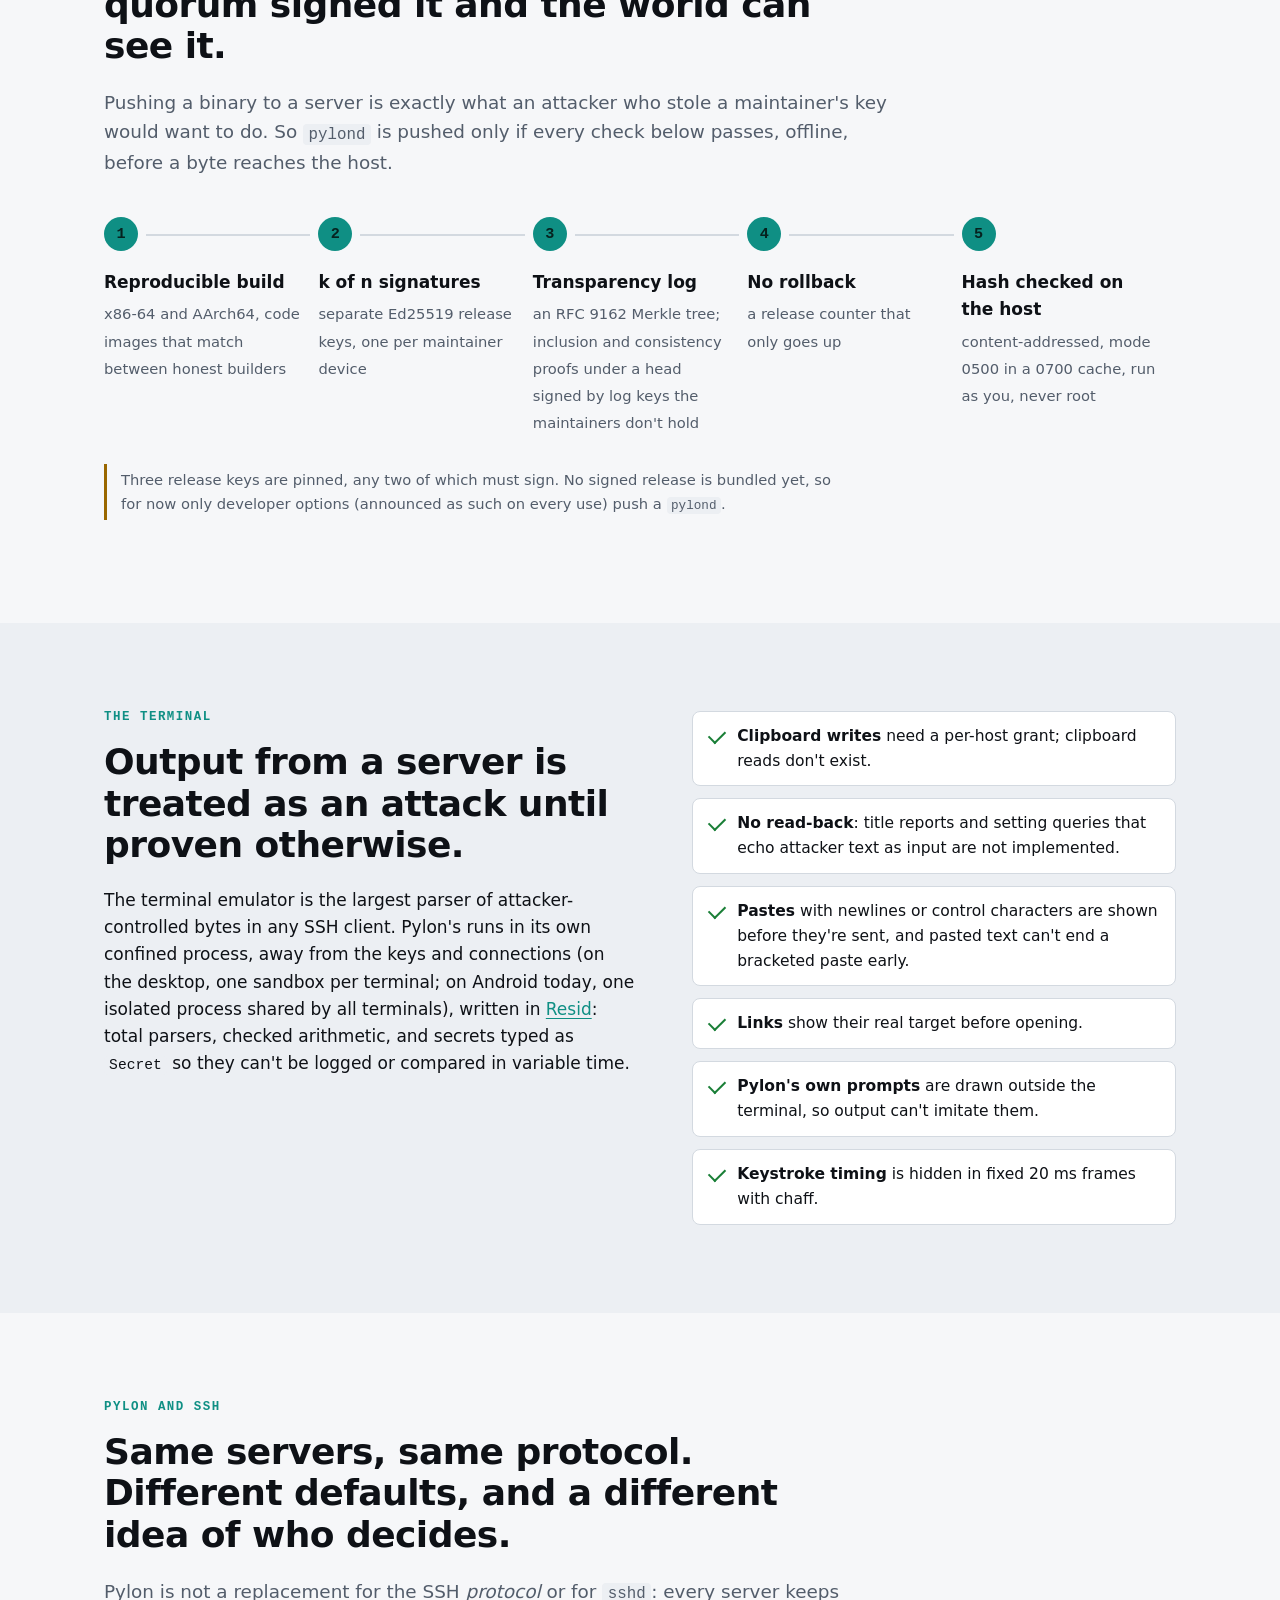
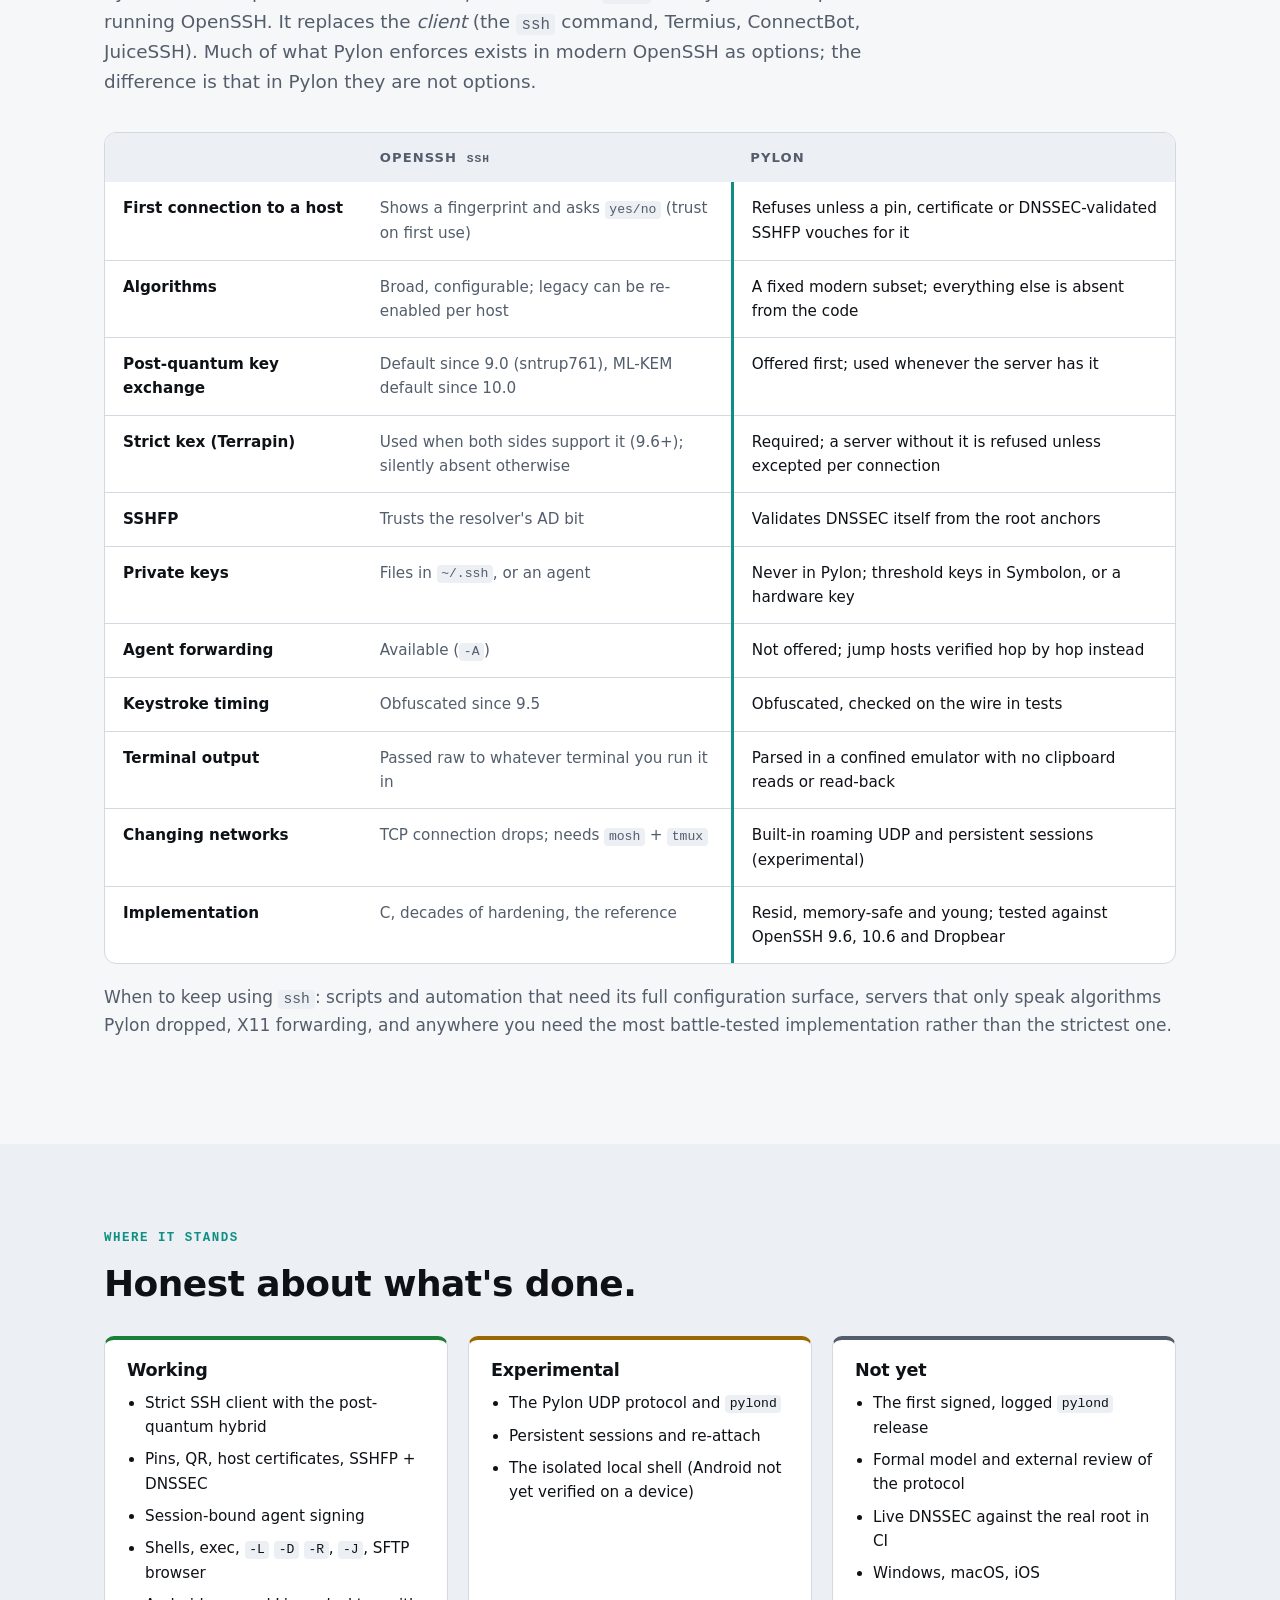
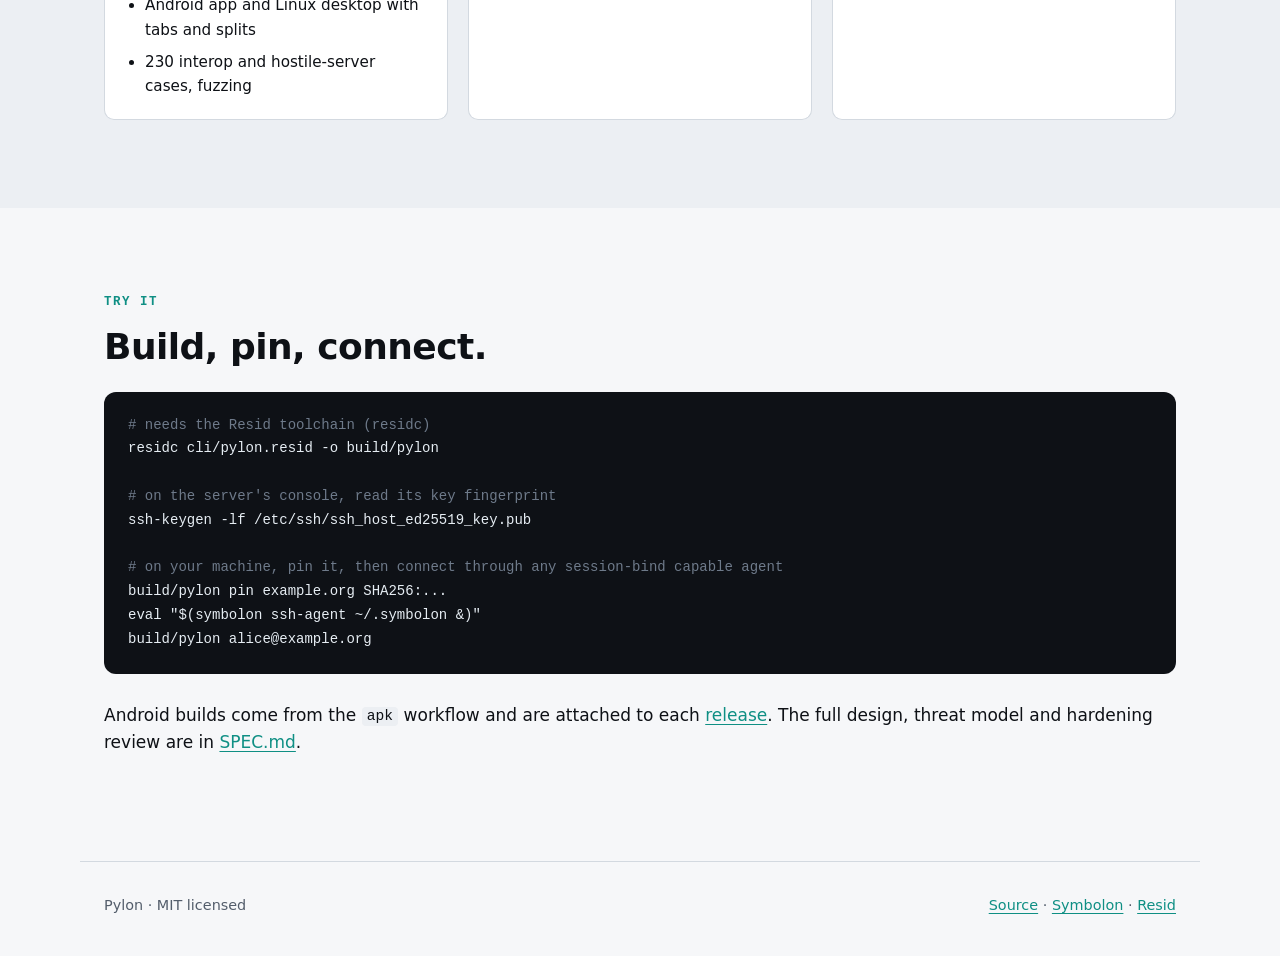
==== commit 673f7395: "CI: current actions, Ubuntu 26.04, Java 25, Flutter 3.50.1, OpenSSH 10.6p2 - GitHub Actions on curre" ====
--- a/docs/index.html
+++ b/docs/index.html
@@ -423,7 +423,7 @@
       <tr><th>Keystroke timing</th><td>Obfuscated since 9.5</td><td>Obfuscated, checked on the wire in tests</td></tr>
       <tr><th>Terminal output</th><td>Passed raw to whatever terminal you run it in</td><td>Parsed in a confined emulator with no clipboard reads or read-back</td></tr>
       <tr><th>Changing networks</th><td>TCP connection drops; needs <code>mosh</code> + <code>tmux</code></td><td>Built-in roaming UDP and persistent sessions (experimental)</td></tr>
-      <tr><th>Implementation</th><td>C, decades of hardening, the reference</td><td>Resid, memory-safe and young; tested against OpenSSH 9.6, 10.2 and Dropbear</td></tr>
+      <tr><th>Implementation</th><td>C, decades of hardening, the reference</td><td>Resid, memory-safe and young; tested against OpenSSH 9.6, 10.6 and Dropbear</td></tr>
     </tbody>
   </table>
   </div>
